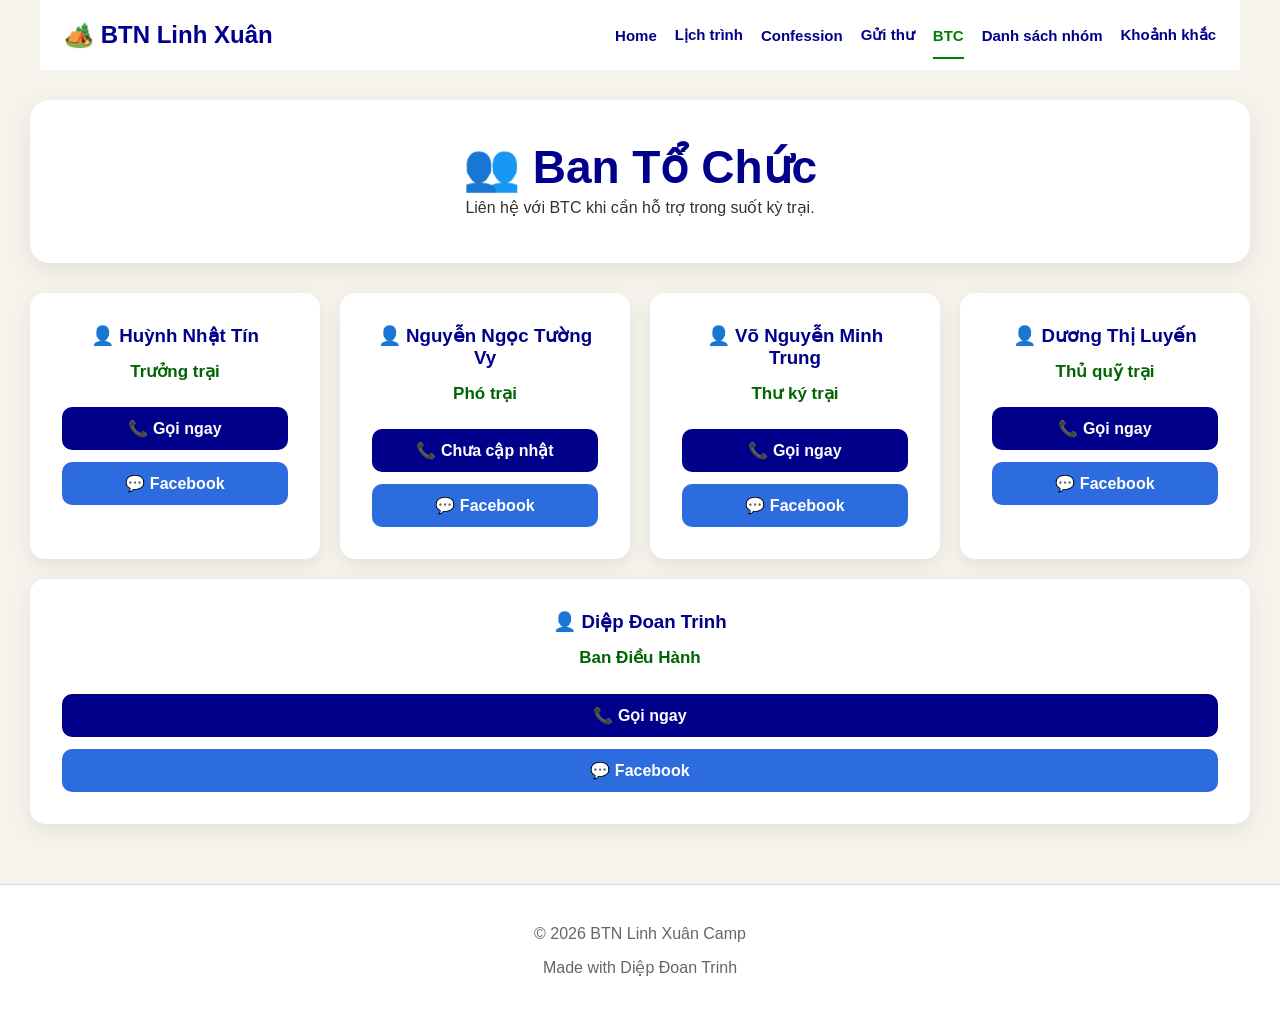
==== pages/btc.html @ 84582093 "Implement menu toggle with click events Added JavaScript for menu toggle functionality." ====
<!DOCTYPE html>
<html>

<head>
    <meta charset="UTF-8">
    <meta name="viewport" content="width=device-width, initial-scale=1.0">
    <title>BTC trại 2026</title>
    <link rel="stylesheet" href="../style.css">
</head>

<body>
    <nav>
        <div class="logo">
            <a href="../index.html" class="logo">
                🏕️ BTN Linh Xuân
            </a>
        </div>

        <button class="menu-toggle" type="button">
            ☰
        </button>

        <div class="menu">
            <a href="../index.html">Home</a>
            <a href="schedule.html">Lịch trình</a>
            <a href="confession.html">Confession</a>
            <a href="letter.html">Gửi thư</a>
            <a href="btc.html" class="active">BTC</a>
            <a href="groups.html">Danh sách nhóm</a>
            <a href="gallery.html">Khoảnh khắc</a>
        </div>
    </nav>

    <section class="page-title">
        <h1>👥 Ban Tổ Chức</h1>
        <p>
            Liên hệ với BTC khi cần hỗ trợ trong suốt kỳ trại.
        </p>
    </section>

    <section class="members">

        <div class="member-card">
            <h3>👤 Huỳnh Nhật Tín</h3>
            <p><strong>Trưởng trại</strong></p>

            <div class="member-buttons">
                <a class="call-btn" href="tel:0384628883" onclick="return confirm('Gọi cho Huỳnh Nhật Tín?')">
                    📞 Gọi ngay
                </a>

                <a class="facebook-btn" href="https://www.facebook.com/tin.huynhnhat.90" target="_blank">
                    💬 Facebook
                </a>
            </div>
        </div>

        <div class="member-card">
            <h3>👤 Nguyễn Ngọc Tường Vy</h3>
            <p><strong>Phó trại</strong></p>

            <div class="member-buttons">
                <a class="call-btn" href="tel:000">
                    📞 Chưa cập nhật
                </a>

                <a class="facebook-btn" href="https://www.facebook.com/vy.nguyen.122312" target="_blank">
                    💬 Facebook
                </a>
            </div>
        </div>

        <div class="member-card">
            <h3>👤 Võ Nguyễn Minh Trung</h3>
            <p><strong>Thư ký trại</strong></p>

            <div class="member-buttons">
                <a class="call-btn" href="tel:0704768756" onclick="return confirm('Gọi cho Võ Nguyễn Minh Trung?')">
                    📞 Gọi ngay
                </a>

                <a class="facebook-btn" href="https://www.facebook.com/vnmtrung" target="_blank">
                    💬 Facebook
                </a>
            </div>
        </div>

        <div class="member-card">
            <h3>👤 Dương Thị Luyến</h3>
            <p><strong>Thủ quỹ trại</strong></p>

            <div class="member-buttons">
                <a class="call-btn" href="tel:0365719910" onclick="return confirm('Gọi cho Dương Thị Luyến?')">
                    📞 Gọi ngay
                </a>

                <a class="facebook-btn" href="https://www.facebook.com/duong.luyen.2004" target="_blank">
                    💬 Facebook
                </a>
            </div>
        </div>

        <div class="member-card">
            <h3>👤 Diệp Đoan Trinh</h3>
            <p><strong>Ban Điều Hành</strong></p>

            <div class="member-buttons">
                <a class="call-btn" href="tel:0816173731" onclick="return confirm('Gọi cho Diệp Đoan Trinh?')">
                    📞 Gọi ngay
                </a>

                <a class="facebook-btn" href="https://www.facebook.com/theresadiep6" target="_blank">
                    💬 Facebook
                </a>
            </div>
        </div>

    </section>

    <footer>
        <p>© 2026 BTN Linh Xuân Camp</p>
        <p>Made with Diệp Đoan Trinh</p>
    </footer>

    <script>

        const toggle = document.querySelector(".menu-toggle");
        const menu = document.querySelector(".menu");

        // Mở / đóng menu
        toggle.addEventListener("click", () => {

            menu.classList.toggle("show");

            toggle.textContent =
                menu.classList.contains("show")
                    ? "✕"
                    : "☰";

        });

        // Bấm vào link thì đóng menu
        document.querySelectorAll(".menu a").forEach(link => {

            link.addEventListener("click", () => {

                menu.classList.remove("show");
                toggle.textContent = "☰";

            });

        });

        // Bấm ra ngoài thì đóng menu
        document.addEventListener("click", (e) => {

            if (
                !menu.contains(e.target) &&
                !toggle.contains(e.target)
            ) {

                menu.classList.remove("show");
                toggle.textContent = "☰";

            }

        });
    </script>
</body>

</html>
---- style.css ----
/* ===================== BODY ===================== */

* {
    margin: 0;
    padding: 0;
    box-sizing: border-box;
}

body {
    color: #333;
    min-height: 100vh;
    background: #f5f3ec;
    font-family: Verdana, sans-serif;
}

/* ===================== TEXT ===================== */
h1 {
    color: darkblue;
    text-align: center;
    font-size: 46px;
}

h2 {
    color: darkgreen;
}

p {
    line-height: 1.8;
}

/* ===================== HEADER ===================== */

header {
    position: sticky;
    top: 0;
    z-index: 1000;

    background: white;
    box-shadow: 0 3px 10px rgba(0, 0, 0, .08);
}

nav {

    position: sticky;
    top: 0;
    z-index: 1000;

    display: flex;
    justify-content: space-between;
    align-items: center;

    background: white;

    max-width: 1200px;
    margin: auto;

    padding: 16px 24px;

}

/* ===================== MENU ===================== */

.menu {
    display: flex;
    align-items: center;
    justify-content: flex-end;
    gap: 18px;
    flex: 1;
}

.menu-toggle {

    display: none;

    background: none !important;

    border: none;

    font-size: 30px;

    color: darkblue;

    cursor: pointer;

    padding: 0 !important;

}

.menu a {
    color: darkblue;
    text-decoration: none;
    transition: .3s;
    position: relative;
    font-weight: bold;
    white-space: nowrap;
    font-size: 15px;
    padding: 10px 0;
    width: auto;
}

.menu a::after {
    content: "";
    position: absolute;
    left: 0;
    bottom: -5px;
    width: 0%;
    height: 2px;
    background: darkblue;
    transition: .3s;
}

.menu a:hover::after {
    width: 100%;
}

.menu a:hover {
    color: darkgreen;
}

.menu a.active {
    color: green;
}

.menu a.active::after {
    width: 100%;
    background: green;
}

/* ===================== WELCOME ===================== */

.welcome {
    text-align: center;
    padding: 30px;
    margin: 30px;
    border-radius: 12px;
    box-shadow: 0 6px 20px rgba(0, 0, 0, 0.1);
}

.welcome p {
    max-width: 700px;
    margin: 15px auto 0;
}

/* ===================== CARD ===================== */

.card {
    padding: 30px;
    border-radius: 10px;
    border: 2px solid transparent;
    box-shadow: 0 6px 20px rgba(0, 0, 0, 0.1);
    flex: 1;
    min-width: 250px;
    transition: .3s;
    cursor: pointer;
    text-decoration: none;
    color: inherit;
}

.card:hover {
    transform: translateY(-8px);
    box-shadow: 0 12px 30px rgba(0, 0, 0, .15);
    border-color: darkblue;
}

.card:hover h3 {
    color: green;
}

.card p {
    color: #555;
}

.card h2 {
    font-size: 34px;
    line-height: 1;
    margin-bottom: 10px;
}

.card h3 {
    color: darkblue;
    margin-bottom: 10px;
}

.features {
    margin: 30px;
}

.features h2 {
    text-align: left;
}

.features p {
    text-align: left;
}

.card-container {
    display: flex;
    gap: 20px;
    flex-wrap: wrap;
}

/* ===================== HERO ===================== */

.hero {
    text-align: center;
    padding: 60px 40px;
    border-radius: 20px;
    box-shadow: 0 8px 25px rgba(0, 0, 0, .1);
    margin: 30px;
    animation: fadeUp .8s;
}

.hero-button {
    letter-spacing: .3px;
    font-size: 16px;
    display: inline-block;
    background-color: darkblue;
    color: white;
    padding: 15px 30px;
    border-radius: 10px;
    text-decoration: none;

    transition:
        transform .3s,
        background .3s,
        box-shadow .3s;

    font-weight: bold;
    box-shadow: 0 6px 20px rgba(0, 0, 0, .15);
}

.hero-button:hover {
    background-color: green;
    transform: scale(1.05);
    box-shadow: 0 10px 25px rgba(0, 0, 0, .18);
}

.hero-info {
    color: #777;
    font-size: 16px;
    margin-bottom: 35px;
}

.hero h1 {
    margin-top: 20px;
    margin-bottom: 15px;
}

.hero-subtitle {
    font-size: 20px;
    color: #555;
    margin: 0 auto 35px;
    max-width: 700px;
}

.hero-image {
    width: 100%;
    display: block;
    max-height: 400px;
    object-fit: cover;
    border-radius: 15px;
    margin-bottom: 30px;
}

@keyframes fadeUp {
    from {
        opacity: 0;
        transform: translateY(30px);
    }

    to {
        opacity: 1;
        transform: translateY(0);
    }
}

/* ===================== VERSE ===================== */

.verse {
    text-align: center;
    margin: 30px;
    line-height: 2;
    padding: 30px;
    border-radius: 20px;
    box-shadow: 0 8px 25px rgba(0, 0, 0, .08);
}

.verse h3 {
    color: darkblue;
    margin: 10px 0 20px;
}

.verse p {
    white-space: pre-line;
}

.verse p:last-child {
    max-width: 800px;
    margin: auto;
}

html {
    scroll-behavior: smooth;
}

.page-title {
    background: white;
    margin: 30px;
    padding: 40px;
    border-radius: 20px;
    text-align: center;
    box-shadow: 0 8px 25px rgba(0, 0, 0, .08);
}

.schedule {
    margin: 30px;
}

.schedule h2 {
    margin-bottom: 20px;
    color: darkblue;
}

.schedule table {
    margin-bottom: 40px;
}

.schedule table:last-child {
    margin-bottom: 0;
}

td:first-child {
    width: 120px;
    text-align: center;
    font-weight: bold;
}

tr {
    transition: .25s;
}

table {
    width: 100%;
    border-collapse: collapse;
    background: white;
    border-radius: 12px;
}

th,
td {
    border: 1px solid #ddd;
    padding: 15px;
}

th {
    background: darkblue;
    color: white;
}

tr:hover {
    background: #f8f8f8;
}

footer {
    background: white;
    margin-top: 60px;
    padding: 30px;
    text-align: center;
    color: #666;
    border-top: 1px solid #ddd;
}

footer p {
    margin: 5px 0;
}

section {
    margin-bottom: 50px;
}

.section-description {
    margin: 10px 0 30px;
    color: #666;
}

/* ===================== MOBILE ===================== */

@media (max-width:1000px) {
    nav {
        padding: 20px;
    }

    h1 {
        font-size: 36px;
    }

    .card {
        min-width: 100%;
    }

    .logo {
        flex-shrink: 0;
    }

    .menu-toggle {
        display: block;
    }


    .menu {

        display: none;

        flex-direction: column;
        border-top: 1px solid #eee;
        position: absolute;
        top: 100%;
        left: 0;
        right: 0;

        background: white;

        padding: 20px;

        gap: 20px;

        box-shadow: 0 10px 30px rgba(0, 0, 0, .1);
    }

    .menu.show {
        display: flex;
    }

    .menu a {
        width: 100%;
        text-align: center;
        padding: 12px 0;
    }
}

.logo a {

    color: darkblue;
    text-decoration: none;
    font-size: 24px;
    font-weight: bold;
    display: inline-block;
    transition: .3s;
}

.logo a:hover {
    transform: scale(1.05);
}

/* ===================== BTC & GROUPS ===================== */

.members,
.groups {
    margin: 30px;
    display: flex;
    gap: 20px;
    flex-wrap: wrap;
}

.member-card,
.group-card {
    flex: 1;
    transition: .3s;
    text-align: center;
    min-width: 250px;
    padding: 30px;
    border: 2px solid transparent;
    border-radius: 15px;
    box-shadow: 0 6px 20px rgba(0, 0, 0, .08);
}

.group-card hr {
    margin: 15px 0;
    border: none;
    border-top: 1px solid #ddd;
}

.group-card ul {
    margin-left: 20px;
    line-height: 2;
}

.group-card:hover {
    transform: translateY(-8px);
    border-color: darkblue;
    box-shadow: 0 12px 30px rgba(0, 0, 0, .15);
}

.member-card h3 {
    margin-bottom: 10px;
    color: darkblue;
}

.member-card:hover {
    border-color: darkblue;
    transform: translateY(-8px);
    box-shadow: 0 12px 30px rgba(0, 0, 0, .15);
}

.member-card strong {
    color: darkgreen;
    font-size: 17px;
}

.member-card p {
    margin: 10px 0;
}

.member-card p a {
    color: darkblue;
    text-decoration: none;
    font-weight: bold;
    transition: .25s;
}

.member-card p a:hover:not(.call-btn):not(.facebook-btn) {
    color: green;
    text-decoration: underline;
}

.call-btn,
.facebook-btn {
    color: white !important;
    text-decoration: none !important;
}

.call-btn:hover,
.facebook-btn:hover {
    color: white !important;
    text-decoration: none !important;
}

/* ===================== CONFESSION ===================== */

.confession-form {
    max-width: 700px;
    margin: 30px auto;
    background: white;
    padding: 30px;
    border-radius: 20px;
}

button {
    transition: .3s;
    background: darkblue;
    color: white;
    border: none;
    padding: 15px 30px;
    border-radius: 8px;
    cursor: pointer;
}

button:hover {
    background: green;
    transform: translateY(-2px);
}

.hero,
.verse,
.welcome,
.page-title,
.card,
.member-card,
.group-card,
.confession-form,
table,
footer {
    background: white;
}

label {
    font-weight: bold;
    color: darkblue;
}

input {
    transition: .25s;
}

input:focus,
textarea:focus,
select:focus {
    outline: none;
    border-color: darkblue;
    box-shadow: 0 0 8px rgba(0, 0, 139, .2);
}

input,
textarea,
select {
    width: 100%;
    padding: 14px;
    margin: 10px 0 20px;
    border: 1px solid #ccc;
    border-radius: 10px;
    font-size: 15px;
    transition: .25s;
}

.name-option {
    display: flex;
    gap: 25px;
    margin: 12px 0 15px;
}

.radio-option {
    display: flex;
    align-items: center;
    gap: 8px;
    color: darkblue;
    font-weight: bold;
    cursor: pointer;
}

.radio-option input {
    width: auto;
    margin: 0;
}

/* ===================== INTRO ===================== */

.intro-screen {
    position: fixed;
    inset: 0;
    display: flex;
    justify-content: center;
    align-items: center;
    background: rgba(255, 255, 255, .75);
    backdrop-filter: blur(8px);
    z-index: 9999;
    animation: introFade 1.5s forwards;
}

.intro-content h2 {
    font-size: 50px;
    color: darkblue;
    margin-bottom: 15px;
}

.intro-content {
    text-align: center;
    animation: zoomText 1.5s ease;
}

@keyframes zoomText {

    0% {
        opacity: 0;
        transform: scale(.9);
    }

    20% {
        opacity: 1;
        transform: scale(1);
    }

    80% {
        opacity: 1;
        transform: scale(1.03);
    }

    100% {
        opacity: 0;
        transform: scale(1.08);
    }
}

@keyframes introFade {

    0% {
        opacity: 1;
    }

    80% {
        opacity: 1;
    }

    100% {
        opacity: 0;
        visibility: hidden;
    }

}

/* ===================== GALLERY ===================== */

.gallery {
    margin: 30px;
    display: grid;
    grid-template-columns: repeat(auto-fit, minmax(250px, 1fr));
    gap: 20px;
}

.gallery img {
    width: 100%;
    height: 250px;
    object-fit: cover;
    border-radius: 15px;
    transition: .3s;
    cursor: pointer;
    box-shadow: 0 6px 20px rgba(0, 0, 0, .1);
}

.gallery img:hover {
    transform: scale(1.04);
    box-shadow: 0 15px 30px rgba(0, 0, 0, .2);
}

/* ===================== COUNTDOWN ===================== */

.countdown {
    margin: 30px;
    padding: 40px;
    background: white;
    border-radius: 20px;
    text-align: center;
    box-shadow: 0 8px 25px rgba(0, 0, 0, .08);
}

.countdown h2 {
    margin-bottom: 30px;
}

.countdown-container {

    display: flex;
    justify-content: center;
    gap: 20px;
    flex-wrap: wrap;

}

.time-box {
    width: 130px;
    padding: 25px;
    background: darkblue;
    color: white;
    border-radius: 18px;
    box-shadow: 0 8px 20px rgba(0, 0, 0, .15);
    transition: .3s;
    flex: 1;
    max-width: 130px;
}

.time-box:hover {

    transform: translateY(-8px);

}

.time-box span {

    display: block;

    font-size: 48px;

    font-weight: bold;

}

.time-box p {

    margin-top: 10px;

    font-size: 18px;

    letter-spacing: 1px;

}

/* ===================== MEMBER BUTTONS ===================== */

.member-buttons {
    display: flex;
    flex-direction: column;
    gap: 12px;
    margin-top: 20px;
}

.member-buttons a {

    display: flex;
    justify-content: center;
    align-items: center;

    padding: 12px;

    border-radius: 10px;

    color: white;

    text-decoration: none;

    font-weight: bold;

    transition: .3s;

}

.member-buttons a:hover {

    color: white;
    text-decoration: none;

}

.member-buttons a:active {

    transform: scale(.97);

}

.call-btn {

    background: darkblue;

}

.call-btn:hover {

    background: green;
    transform: translateY(-2px);

}

.facebook-btn {

    background: #2d6cdf;

}

.facebook-btn:hover {

    background: #1f4fa8;
    transform: translateY(-2px);

}

::selection {
    background: darkblue;
    color: white;
}
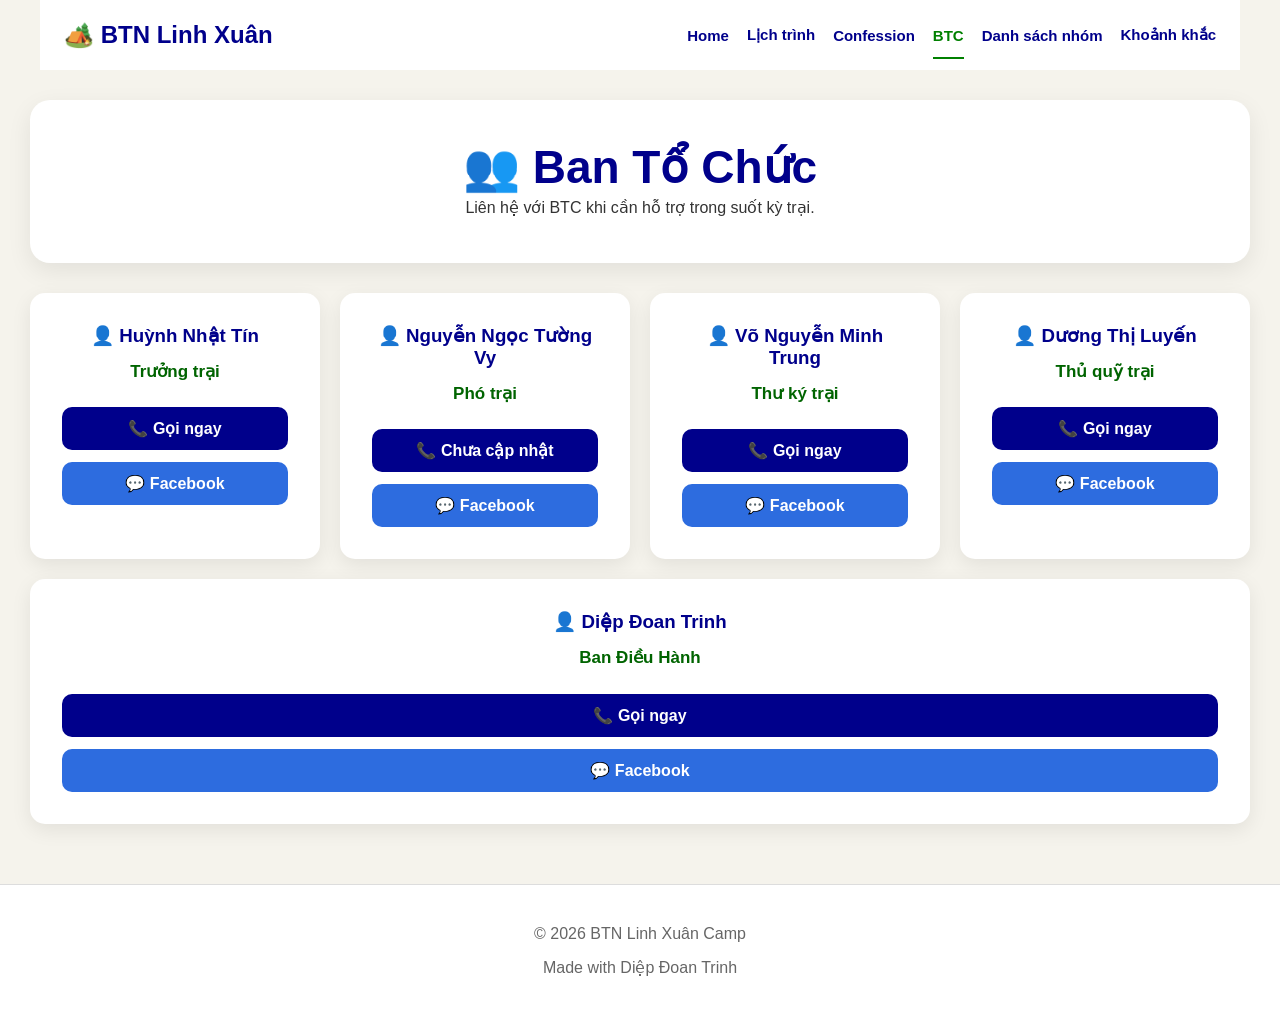
==== commit 56259d1d: "Remove 'Gửi thư' link from BTC page" ====
--- a/pages/btc.html
+++ b/pages/btc.html
@@ -24,7 +24,6 @@
             <a href="../index.html">Home</a>
             <a href="schedule.html">Lịch trình</a>
             <a href="confession.html">Confession</a>
-            <a href="letter.html">Gửi thư</a>
             <a href="btc.html" class="active">BTC</a>
             <a href="groups.html">Danh sách nhóm</a>
             <a href="gallery.html">Khoảnh khắc</a>
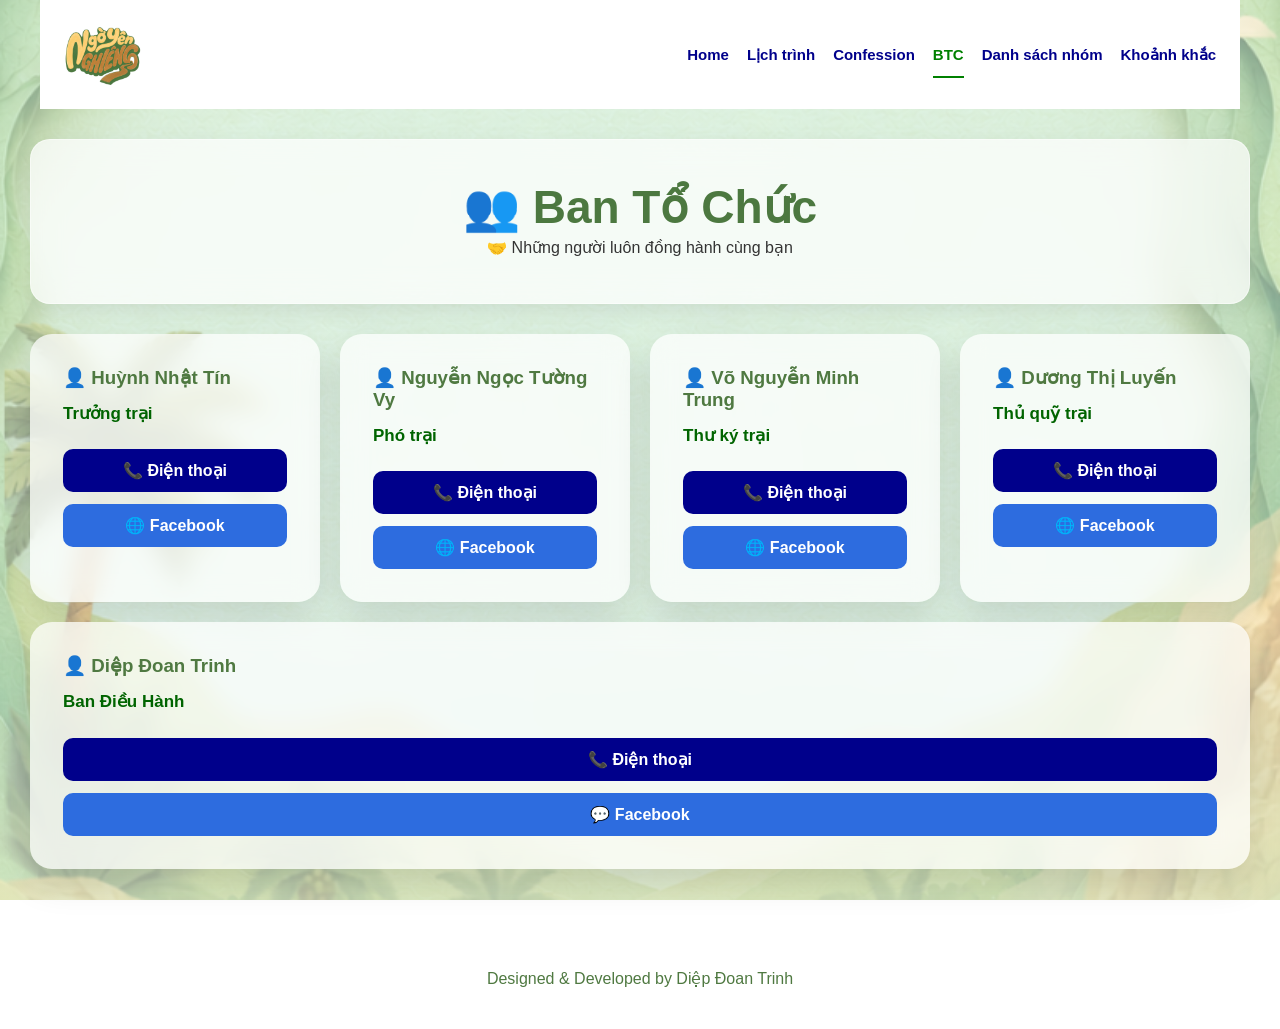
==== commit 066a092c: "Update BTC page with new logo and text changes" ====
--- a/pages/btc.html
+++ b/pages/btc.html
@@ -11,8 +11,8 @@
 <body>
     <nav>
         <div class="logo">
-            <a href="../index.html" class="logo">
-                🏕️ BTN Linh Xuân
+            <a href="../index.html">
+                <img src="../images/logo.png" alt="NGỜ YÊN NGHIÊNG">
             </a>
         </div>
 
@@ -30,11 +30,9 @@
         </div>
     </nav>
 
-    <section class="page-title">
+    <section class="page-title glass">
         <h1>👥 Ban Tổ Chức</h1>
-        <p>
-            Liên hệ với BTC khi cần hỗ trợ trong suốt kỳ trại.
-        </p>
+        <p>🤝 Những người luôn đồng hành cùng bạn</p>
     </section>
 
     <section class="members">
@@ -45,11 +43,11 @@
 
             <div class="member-buttons">
                 <a class="call-btn" href="tel:0384628883" onclick="return confirm('Gọi cho Huỳnh Nhật Tín?')">
-                    📞 Gọi ngay
+                    📞 Điện thoại
                 </a>
 
                 <a class="facebook-btn" href="https://www.facebook.com/tin.huynhnhat.90" target="_blank">
-                    💬 Facebook
+                    🌐 Facebook
                 </a>
             </div>
         </div>
@@ -59,12 +57,12 @@
             <p><strong>Phó trại</strong></p>
 
             <div class="member-buttons">
-                <a class="call-btn" href="tel:000">
-                    📞 Chưa cập nhật
+                <a class="call-btn" href="tel:0337631143">
+                    📞 Điện thoại
                 </a>
 
                 <a class="facebook-btn" href="https://www.facebook.com/vy.nguyen.122312" target="_blank">
-                    💬 Facebook
+                    🌐 Facebook
                 </a>
             </div>
         </div>
@@ -75,11 +73,11 @@
 
             <div class="member-buttons">
                 <a class="call-btn" href="tel:0704768756" onclick="return confirm('Gọi cho Võ Nguyễn Minh Trung?')">
-                    📞 Gọi ngay
+                    📞 Điện thoại
                 </a>
 
                 <a class="facebook-btn" href="https://www.facebook.com/vnmtrung" target="_blank">
-                    💬 Facebook
+                    🌐 Facebook
                 </a>
             </div>
         </div>
@@ -90,11 +88,11 @@
 
             <div class="member-buttons">
                 <a class="call-btn" href="tel:0365719910" onclick="return confirm('Gọi cho Dương Thị Luyến?')">
-                    📞 Gọi ngay
+                    📞 Điện thoại
                 </a>
 
                 <a class="facebook-btn" href="https://www.facebook.com/duong.luyen.2004" target="_blank">
-                    💬 Facebook
+                    🌐 Facebook
                 </a>
             </div>
         </div>
@@ -105,7 +103,7 @@
 
             <div class="member-buttons">
                 <a class="call-btn" href="tel:0816173731" onclick="return confirm('Gọi cho Diệp Đoan Trinh?')">
-                    📞 Gọi ngay
+                    📞 Điện thoại
                 </a>
 
                 <a class="facebook-btn" href="https://www.facebook.com/theresadiep6" target="_blank">
@@ -117,8 +115,7 @@
     </section>
 
     <footer>
-        <p>© 2026 BTN Linh Xuân Camp</p>
-        <p>Made with Diệp Đoan Trinh</p>
+        <p>Designed & Developed by Diệp Đoan Trinh</p>
     </footer>
 
     <script>
--- a/style.css
+++ b/style.css
@@ -6,16 +6,26 @@
     box-sizing: border-box;
 }
 
-body {
-    color: #333;
-    min-height: 100vh;
-    background: #f5f3ec;
-    font-family: Verdana, sans-serif;
+body{
+    color:#333;
+    background:
+        linear-gradient(rgba(255,255,255,.5),
+        rgba(255,255,255,.5)),
+        url(images/background.png) center/cover fixed;
+
+    min-height:100vh;
+    font-family:Verdana,sans-serif;
+}
+
+@media(max-width:1000px) {
+    body {
+        background-attachment: scroll;
+    }
 }
 
 /* ===================== TEXT ===================== */
 h1 {
-    color: darkblue;
+    color: #4c7840;
     text-align: center;
     font-size: 46px;
 }
@@ -34,7 +44,6 @@
     position: sticky;
     top: 0;
     z-index: 1000;
-
     background: white;
     box-shadow: 0 3px 10px rgba(0, 0, 0, .08);
 }
@@ -92,7 +101,11 @@
     transition: .3s;
     position: relative;
     font-weight: bold;
-    white-space: nowrap;
+    
+    white-space: normal;
+    max-width: 80%;
+    text-align:center;
+
     font-size: 15px;
     padding: 10px 0;
     width: auto;
@@ -126,40 +139,34 @@
     background: green;
 }
 
-/* ===================== WELCOME ===================== */
-
-.welcome {
-    text-align: center;
-    padding: 30px;
-    margin: 30px;
-    border-radius: 12px;
-    box-shadow: 0 6px 20px rgba(0, 0, 0, 0.1);
-}
-
-.welcome p {
-    max-width: 700px;
-    margin: 15px auto 0;
-}
-
 /* ===================== CARD ===================== */
 
 .card {
+    overflow: hidden;
+    position: relative;
+
     padding: 30px;
     border-radius: 10px;
     border: 2px solid transparent;
     box-shadow: 0 6px 20px rgba(0, 0, 0, 0.1);
     flex: 1;
     min-width: 250px;
-    transition: .3s;
+
+    transition:
+        transform .3s,
+        box-shadow .3s,
+        border-color .3s;
     cursor: pointer;
     text-decoration: none;
     color: inherit;
+    background: rgba(255, 255, 255, .65);
+    backdrop-filter: blur(10px);
 }
 
 .card:hover {
-    transform: translateY(-8px);
+    transform: translateY(-8px) scale(1.05);
     box-shadow: 0 12px 30px rgba(0, 0, 0, .15);
-    border-color: darkblue;
+    border-color: #4c7840;
 }
 
 .card:hover h3 {
@@ -174,11 +181,38 @@
     font-size: 34px;
     line-height: 1;
     margin-bottom: 10px;
+    transition:.3s;
 }
 
 .card h3 {
-    color: darkblue;
+    color: #4c7840;
     margin-bottom: 10px;
+}
+
+.card::before {
+
+    content: "";
+
+    position: absolute;
+
+    top: 0;
+    left: -100%;
+
+    width: 100%;
+    height: 100%;
+
+    background:
+        linear-gradient(90deg,
+            transparent,
+            rgba(255, 255, 255, .35),
+            transparent);
+
+    transition: .8s;
+
+}
+
+.card:hover::before {
+    left: 100%;
 }
 
 .features {
@@ -201,110 +235,206 @@
 
 /* ===================== HERO ===================== */
 
-.hero {
-    text-align: center;
-    padding: 60px 40px;
-    border-radius: 20px;
-    box-shadow: 0 8px 25px rgba(0, 0, 0, .1);
-    margin: 30px;
-    animation: fadeUp .8s;
-}
-
-.hero-button {
-    letter-spacing: .3px;
-    font-size: 16px;
-    display: inline-block;
-    background-color: darkblue;
-    color: white;
-    padding: 15px 30px;
-    border-radius: 10px;
-    text-decoration: none;
-
-    transition:
-        transform .3s,
-        background .3s,
-        box-shadow .3s;
-
-    font-weight: bold;
-    box-shadow: 0 6px 20px rgba(0, 0, 0, .15);
-}
-
-.hero-button:hover {
-    background-color: green;
-    transform: scale(1.05);
-    box-shadow: 0 10px 25px rgba(0, 0, 0, .18);
-}
-
-.hero-info {
-    color: #777;
-    font-size: 16px;
-    margin-bottom: 35px;
-}
-
-.hero h1 {
-    margin-top: 20px;
-    margin-bottom: 15px;
-}
-
-.hero-subtitle {
-    font-size: 20px;
-    color: #555;
-    margin: 0 auto 35px;
-    max-width: 700px;
-}
-
-.hero-image {
-    width: 100%;
-    display: block;
-    max-height: 400px;
-    object-fit: cover;
-    border-radius: 15px;
-    margin-bottom: 30px;
-}
-
-@keyframes fadeUp {
-    from {
-        opacity: 0;
-        transform: translateY(30px);
-    }
-
-    to {
-        opacity: 1;
-        transform: translateY(0);
-    }
-}
-
-/* ===================== VERSE ===================== */
-
-.verse {
-    text-align: center;
-    margin: 30px;
-    line-height: 2;
-    padding: 30px;
-    border-radius: 20px;
-    box-shadow: 0 8px 25px rgba(0, 0, 0, .08);
-}
-
-.verse h3 {
-    color: darkblue;
-    margin: 10px 0 20px;
-}
-
-.verse p {
-    white-space: pre-line;
-}
-
-.verse p:last-child {
-    max-width: 800px;
-    margin: auto;
-}
+.hero{
+
+    position:relative;
+
+    margin:30px;
+
+    border-radius:20px;
+
+    overflow:hidden;
+
+    aspect-ratio:1774/887;
+
+    cursor:pointer;
+
+    background:
+        url(images/banner.png)
+        center/cover no-repeat;
+
+    box-shadow:0 8px 25px rgba(0,0,0,.3);
+
+}
+
+.hero-hint{
+    position:absolute;
+    left:50%;
+    bottom:25px;
+    transform:translateX(-50%);
+
+    padding:12px 22px;
+
+    background:#4c7840;
+    backdrop-filter:blur(12px);
+    border-radius:999px;
+
+    color:#fcd077;
+    font-weight:bold;
+
+    font-size:clamp(12px,2vw,18px);
+
+    box-shadow:0 8px 18px rgba(0,0,0,.15);
+
+    transition:.4s;
+    z-index:5;
+
+    white-space:nowrap;
+
+    animation:pulseHint 2.2s infinite;
+}
+
+.hero.show .hero-hint{
+
+    opacity:0;
+
+    transform:
+        translateX(-50%)
+        translateY(15px);
+
+}
+
+@keyframes pulseHint{
+
+    0%,100%{
+        transform:translateX(-50%) scale(1);
+    }
+
+    50%{
+        transform:translateX(-50%) scale(1.05);
+    }
+
+}
+
+.hero-overlay{
+
+    position:absolute;
+
+    inset:0;
+
+    display:flex;
+
+    flex-direction:column;
+
+    justify-content:center;
+
+    align-items:center;
+
+    text-align:center;
+
+    padding:40px;
+
+    background:rgba(255,255,255,.72);
+
+    backdrop-filter:blur(18px);
+
+    opacity:0;
+
+    visibility:hidden;
+
+    transition:.45s;
+
+}
+
+.hero.show .hero-overlay{
+
+    opacity:1;
+
+    visibility:visible;
+
+}
+
+.hero-overlay h2{
+
+    color:#4c7840;
+
+    margin-bottom:20px;
+
+}
+
+.hero-overlay p{
+
+    max-width:750px;
+
+    line-height:2;
+
+    font-size:18px;
+
+}
+
+.hero-overlay small{
+
+    margin-top:25px;
+
+    color:#666;
+
+}
+
+@media (max-width:830px){
+
+    .hero{
+            aspect-ratio:819/1024;
+    
+            background-image:url(images/banner-mobile.png);
+            background-size:cover;
+            background-position:center;
+    }
+
+    .hero-overlay{
+
+        padding:28px;
+
+    }
+
+    .hero-overlay h2{
+
+        font-size:28px;
+
+    }
+
+    .hero-overlay p{
+
+        font-size:16px;
+
+        line-height:1.9;
+
+    }
+
+}
+
+.hero-button{
+    background:#4f7941;
+    color:white;
+    padding:14px 22px;
+    border-radius:999px;
+    font-weight:bold;
+    box-shadow:0 8px 20px rgba(0,0,0,.12);
+
+    display:inline-block;
+    text-decoration:none;
+    transition:.3s;
+}
+
+.hero-button:hover{
+    transform:translateY(-3px);
+    background:#3d6233;
+    box-shadow:0 14px 30px rgba(0,0,0,.18);
+}
+
+.hero:hover{
+    transform:scale(1.01);
+    cursor:pointer;
+}
+/* ===================== end HERO ===================== */
 
 html {
     scroll-behavior: smooth;
 }
 
 .page-title {
-    background: white;
+    background:rgba(255,255,255,.72);
+    backdrop-filter:blur(15px);
+    border:1px solid rgba(255,255,255,.45);
     margin: 30px;
     padding: 40px;
     border-radius: 20px;
@@ -313,12 +443,12 @@
 }
 
 .schedule {
-    margin: 30px;
+    margin: 50px;
 }
 
 .schedule h2 {
     margin-bottom: 20px;
-    color: darkblue;
+    color: #4c7840;
 }
 
 .schedule table {
@@ -330,7 +460,7 @@
 }
 
 td:first-child {
-    width: 120px;
+    width: 200px;
     text-align: center;
     font-weight: bold;
 }
@@ -340,21 +470,22 @@
 }
 
 table {
+    background:white;
     width: 100%;
     border-collapse: collapse;
-    background: white;
     border-radius: 12px;
 }
 
 th,
 td {
-    border: 1px solid #ddd;
-    padding: 15px;
+    border: 1.5px solid #4f7941;
+    padding: 30px;
 }
 
 th {
-    background: darkblue;
-    color: white;
+    background: #4f7941;
+    color: #fcd077;
+    font-size: 20px;
 }
 
 tr:hover {
@@ -362,12 +493,14 @@
 }
 
 footer {
-    background: white;
     margin-top: 60px;
     padding: 30px;
     text-align: center;
-    color: #666;
-    border-top: 1px solid #ddd;
+    color: #4f7941;
+
+    background:rgba(255,255,255,.65);
+    backdrop-filter:blur(15px);
+    border-top:1px solid white;
 }
 
 footer p {
@@ -436,23 +569,50 @@
         text-align: center;
         padding: 12px 0;
     }
-}
-
-.logo a {
-
-    color: darkblue;
-    text-decoration: none;
-    font-size: 24px;
-    font-weight: bold;
-    display: inline-block;
-    transition: .3s;
-}
-
-.logo a:hover {
-    transform: scale(1.05);
+
+    .slider button {
+        width: 38px;
+        height: 38px;
+        font-size: 22px;
+    }
+
+    .counter {
+        font-size: 12px;
+        padding: 5px 10px;
+    }
+}
+
+.logo img {
+    height: 77px;
+    width: auto;
+    display: block;
+    transition: .35s;
+}
+
+.logo img:hover {
+    transform: rotate(-3deg) scale(1.06);
 }
 
 /* ===================== BTC & GROUPS ===================== */
+.member-card::before{
+    content:"";
+    position:absolute;
+    left:-100%;
+    top:0;
+    width:100%;
+    height:100%;
+    background:linear-gradient(
+        90deg,
+        transparent,
+        rgba(255,255,255,.35),
+        transparent
+    );
+    transition:.5s;
+}
+
+.member-card:hover::before{
+    left:100%;
+}
 
 .members,
 .groups {
@@ -463,15 +623,27 @@
 }
 
 .member-card,
-.group-card {
-    flex: 1;
-    transition: .3s;
-    text-align: center;
-    min-width: 250px;
-    padding: 30px;
-    border: 2px solid transparent;
-    border-radius: 15px;
-    box-shadow: 0 6px 20px rgba(0, 0, 0, .08);
+.group-card{
+    position:relative;
+    overflow:hidden;
+
+    flex:1;
+    min-width:250px;
+
+    padding:30px;
+
+    border-radius:22px;
+    border: solid transparent;
+
+    background:rgba(255,255,255,.72);
+    backdrop-filter:blur(12px);
+
+    box-shadow:0 15px 35px rgba(0,0,0,.12);
+
+    transition:
+        transform .35s,
+        box-shadow .35s,
+        border-color .35s;
 }
 
 .group-card hr {
@@ -486,18 +658,18 @@
 }
 
 .group-card:hover {
-    transform: translateY(-8px);
-    border-color: darkblue;
-    box-shadow: 0 12px 30px rgba(0, 0, 0, .15);
+    transform: translateY(-10px);
+    border-color: #4f7941;
+    box-shadow:0 18px 40px rgba(0,0,0,.18);
 }
 
 .member-card h3 {
     margin-bottom: 10px;
-    color: darkblue;
+    color: #4f7941;
 }
 
 .member-card:hover {
-    border-color: darkblue;
+    border-color: #4f7941;
     transform: translateY(-8px);
     box-shadow: 0 12px 30px rgba(0, 0, 0, .15);
 }
@@ -512,7 +684,7 @@
 }
 
 .member-card p a {
-    color: darkblue;
+    color: #4c7840;
     text-decoration: none;
     font-weight: bold;
     transition: .25s;
@@ -535,19 +707,30 @@
     text-decoration: none !important;
 }
 
+.leader{
+    margin:20px 0;
+    padding:15px;
+    border-radius:12px;
+    background:#4f7941;
+    color:#fbd178;
+}
+
 /* ===================== CONFESSION ===================== */
 
 .confession-form {
     max-width: 700px;
     margin: 30px auto;
-    background: white;
+    
+    background:rgba(255,255,255,.7);
+    backdrop-filter:blur(12px);
+
     padding: 30px;
     border-radius: 20px;
 }
 
 button {
-    transition: .3s;
-    background: darkblue;
+    transition: background .3s, transform .3s;
+    background: #4f7941;
     color: white;
     border: none;
     padding: 15px 30px;
@@ -560,22 +743,9 @@
     transform: translateY(-2px);
 }
 
-.hero,
-.verse,
-.welcome,
-.page-title,
-.card,
-.member-card,
-.group-card,
-.confession-form,
-table,
-footer {
-    background: white;
-}
-
 label {
     font-weight: bold;
-    color: darkblue;
+    color: #4f7941;
 }
 
 input {
@@ -586,7 +756,7 @@
 textarea:focus,
 select:focus {
     outline: none;
-    border-color: darkblue;
+    border-color: #4f7941;
     box-shadow: 0 0 8px rgba(0, 0, 139, .2);
 }
 
@@ -602,6 +772,11 @@
     transition: .25s;
 }
 
+textarea{
+    resize:vertical;
+    min-height:180px;
+}
+
 .name-option {
     display: flex;
     gap: 25px;
@@ -612,7 +787,7 @@
     display: flex;
     align-items: center;
     gap: 8px;
-    color: darkblue;
+    color: #4f7941;
     font-weight: bold;
     cursor: pointer;
 }
@@ -630,15 +805,15 @@
     display: flex;
     justify-content: center;
     align-items: center;
-    background: rgba(255, 255, 255, .75);
-    backdrop-filter: blur(8px);
+    background:white;
+    backdrop-filter: blur(20px);
     z-index: 9999;
     animation: introFade 1.5s forwards;
 }
 
 .intro-content h2 {
-    font-size: 50px;
-    color: darkblue;
+    font-size: 75px;
+    color: #4f7941;
     margin-bottom: 15px;
 }
 
@@ -707,8 +882,41 @@
 }
 
 .gallery img:hover {
+    filter:brightness(1.05);
     transform: scale(1.04);
     box-shadow: 0 15px 30px rgba(0, 0, 0, .2);
+}
+
+.gallery-subtitle{
+
+    max-width:650px;
+    margin:18px auto 35px;
+    color:#666;
+    line-height:1.8;
+
+}
+
+.gallery-info{
+
+    display:flex;
+
+    justify-content:center;
+
+    align-items:center;
+
+    gap:20px;
+
+    flex-wrap:wrap;
+
+}
+
+.gallery-count{
+    background:#4f7941;
+    color:#fbd178;
+    padding:14px 22px;
+    border-radius:999px;
+    font-weight:bold;
+    box-shadow:0 8px 20px rgba(0,0,0,.12);
 }
 
 /* ===================== COUNTDOWN ===================== */
@@ -716,7 +924,11 @@
 .countdown {
     margin: 30px;
     padding: 40px;
-    background: white;
+
+    background:rgba(255,255,255,.65);
+    backdrop-filter:blur(20px);
+    border:1px solid rgba(255,255,255,.4);
+
     border-radius: 20px;
     text-align: center;
     box-shadow: 0 8px 25px rgba(0, 0, 0, .08);
@@ -738,8 +950,8 @@
 .time-box {
     width: 130px;
     padding: 25px;
-    background: darkblue;
-    color: white;
+    background: #4f7941;
+    color: #fbd178;
     border-radius: 18px;
     box-shadow: 0 8px 20px rgba(0, 0, 0, .15);
     transition: .3s;
@@ -748,9 +960,7 @@
 }
 
 .time-box:hover {
-
     transform: translateY(-8px);
-
 }
 
 .time-box span {
@@ -816,14 +1026,12 @@
 }
 
 .call-btn {
-
     background: darkblue;
-
 }
 
 .call-btn:hover {
 
-    background: green;
+    background: #4c7840;
     transform: translateY(-2px);
 
 }
@@ -842,6 +1050,144 @@
 }
 
 ::selection {
-    background: darkblue;
+    background: #4f7941;
     color: white;
-}+}
+
+.upload-section {
+
+    text-align: center;
+
+    margin: 40px 0;
+
+}
+
+/* ===================== FEED ===================== */
+
+.feed {
+    max-width: 800px;
+    width: 100%;
+    margin: 40px auto;
+    padding: 0 20px;
+}
+
+.post {
+    background: white;
+    border-radius: 18px;
+    overflow: hidden;
+    margin-bottom: 30px;
+    box-shadow: 0 8px 25px rgba(0, 0, 0, .08);
+}
+
+.post-header {
+    padding: 18px 20px;
+    font-weight: bold;
+    color: #4f7941;
+}
+
+.post-image {
+    width: 100%;
+    height: auto;
+    display: block;
+}
+
+.post-caption {
+    padding: 18px 20px 8px;
+    line-height: 1.7;
+}
+
+.post-time {
+    padding: 0 20px 20px;
+    color: #888;
+    font-size: 14px;
+}
+
+.slider {
+    position: relative;
+    background: #000;
+}
+
+.slider-image {
+    width: 100%;
+    height: auto;
+    display: block;
+    transition:.3s;
+}
+
+.slider button {
+    position: absolute;
+    top: 50%;
+    transform: translateY(-50%);
+
+    width: 45px;
+    height: 45px;
+
+    display: flex;
+    justify-content: center;
+    align-items: center;
+
+    border: none;
+    border-radius: 50%;
+
+    background: rgba(0, 0, 0, .45);
+
+    color: white;
+
+    font-size: 28px;
+    line-height: 1;
+
+    cursor: pointer;
+
+    z-index: 10;
+}
+
+.slider button:hover {
+    background: rgba(0, 0, 0, .7);
+}
+
+.slider button:active {
+    transform: translateY(-50%) scale(.92);
+}
+
+.prev {
+    left: 15px;
+}
+
+.next {
+    right: 15px;
+}
+
+.counter {
+    position: absolute;
+    bottom: 15px;
+    right: 15px;
+
+    background: rgba(0, 0, 0, .55);
+    color: white;
+
+    padding: 6px 12px;
+    border-radius: 20px;
+
+    font-size: 14px;
+    font-weight: bold;
+}
+
+.fade-up{
+    opacity:0;
+    transform:translateY(25px);
+    animation:fadeUp .7s forwards;
+}
+
+@keyframes fadeUp{
+
+    from{
+    opacity:0;
+    transform:translateY(25px);
+    }
+    
+    to{
+    opacity:1;
+    transform:translateY(0);
+    }
+    
+    }
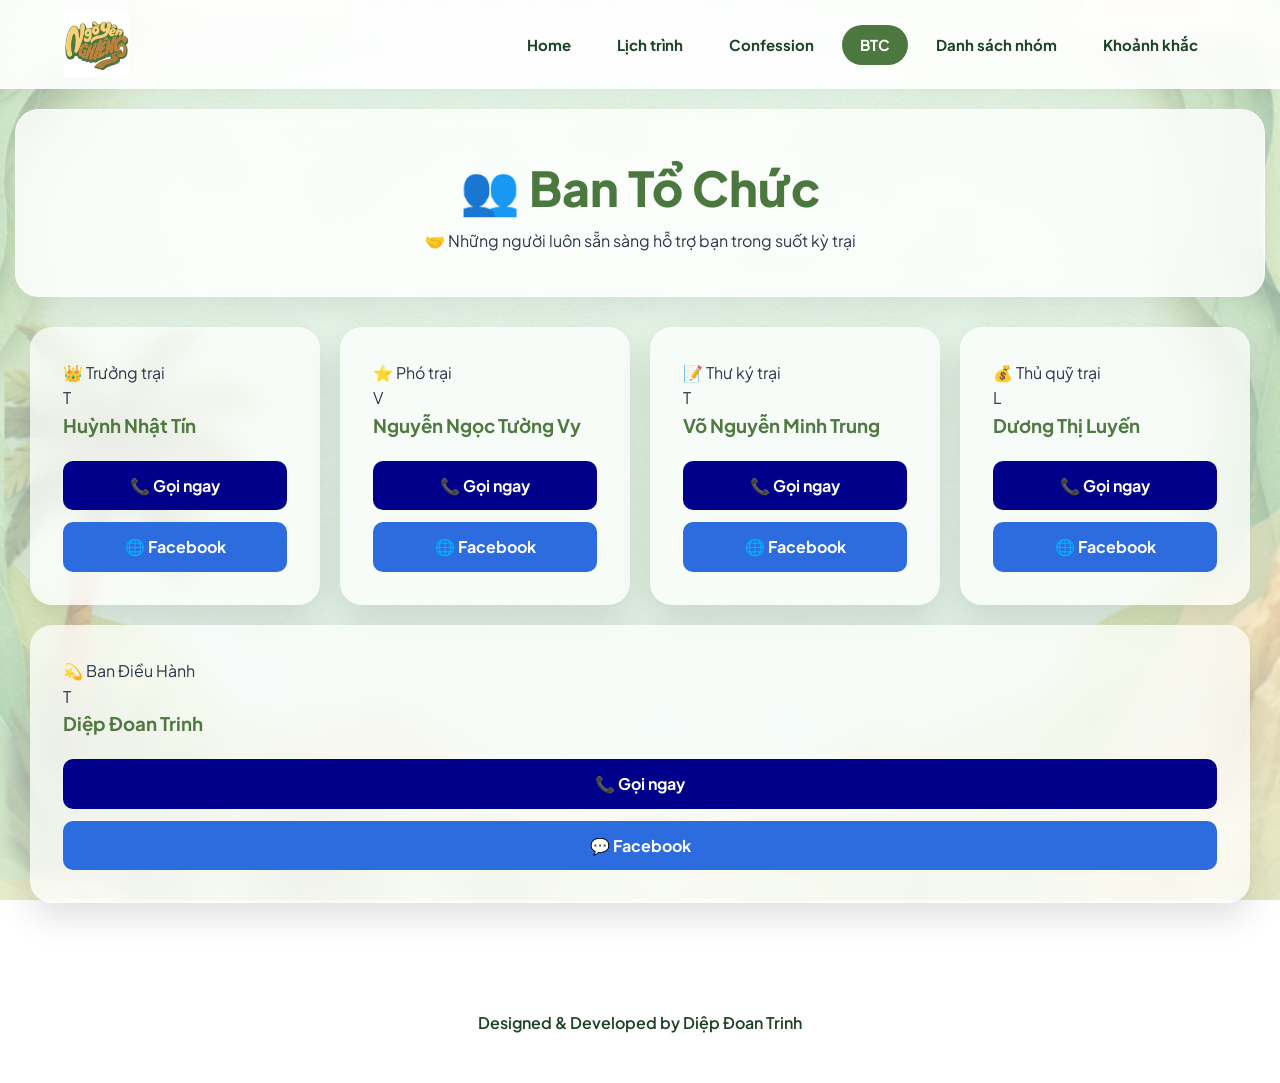
==== commit f00c844e: "Update BTC page layout and member information Refactor navigation structure and update member roles." ====
--- a/pages/btc.html
+++ b/pages/btc.html
@@ -1,5 +1,5 @@
 <!DOCTYPE html>
-<html>
+<html lang="vi">
 
 <head>
     <meta charset="UTF-8">
@@ -9,103 +9,109 @@
 </head>
 
 <body>
-    <nav>
-        <div class="logo">
-            <a href="../index.html">
-                <img src="../images/logo.png" alt="NGỜ YÊN NGHIÊNG">
-            </a>
-        </div>
+    <header>
+        <nav>
+            <div class="logo">
+                <a href="../index.html">
+                    <img src="../images/logo.png" alt="NGỜ YÊN NGHIÊNG">
+                </a>
+            </div>
 
-        <button class="menu-toggle" type="button">
-            ☰
-        </button>
+            <button class="menu-toggle" type="button">☰</button>
 
-        <div class="menu">
-            <a href="../index.html">Home</a>
-            <a href="schedule.html">Lịch trình</a>
-            <a href="confession.html">Confession</a>
-            <a href="btc.html" class="active">BTC</a>
-            <a href="groups.html">Danh sách nhóm</a>
-            <a href="gallery.html">Khoảnh khắc</a>
-        </div>
-    </nav>
+            <div class="menu">
+                <a href="../index.html">Home</a>
+                <a href="schedule.html">Lịch trình</a>
+                <a href="confession.html">Confession</a>
+                <a href="btc.html" class="active">BTC</a>
+                <a href="groups.html">Danh sách nhóm</a>
+                <a href="gallery.html">Khoảnh khắc</a>
+            </div>
+        </nav>
+    </header>
 
     <section class="page-title glass">
         <h1>👥 Ban Tổ Chức</h1>
-        <p>🤝 Những người luôn đồng hành cùng bạn</p>
+        <p>🤝 Những người luôn sẵn sàng hỗ trợ bạn trong suốt kỳ trại</p>
     </section>
 
-    <section class="members">
+    <!-- Section BTC Grid -->
+    <section class="members btc-grid">
 
-        <div class="member-card">
-            <h3>👤 Huỳnh Nhật Tín</h3>
-            <p><strong>Trưởng trại</strong></p>
+        <!-- Trưởng trại -->
+        <div class="member-card highlight-card">
+            <div class="role-badge">👑 Trưởng trại</div>
+            <div class="member-avatar">T</div>
+            <h3>Huỳnh Nhật Tín</h3>
 
             <div class="member-buttons">
                 <a class="call-btn" href="tel:0384628883" onclick="return confirm('Gọi cho Huỳnh Nhật Tín?')">
-                    📞 Điện thoại
+                    📞 Gọi ngay
                 </a>
-
                 <a class="facebook-btn" href="https://www.facebook.com/tin.huynhnhat.90" target="_blank">
                     🌐 Facebook
                 </a>
             </div>
         </div>
 
-        <div class="member-card">
-            <h3>👤 Nguyễn Ngọc Tường Vy</h3>
-            <p><strong>Phó trại</strong></p>
+        <!-- Phó trại -->
+        <div class="member-card highlight-card">
+            <div class="role-badge">⭐ Phó trại</div>
+            <div class="member-avatar">V</div>
+            <h3>Nguyễn Ngọc Tường Vy</h3>
 
             <div class="member-buttons">
                 <a class="call-btn" href="tel:0337631143">
-                    📞 Điện thoại
+                    📞 Gọi ngay
                 </a>
-
                 <a class="facebook-btn" href="https://www.facebook.com/vy.nguyen.122312" target="_blank">
                     🌐 Facebook
                 </a>
             </div>
         </div>
 
-        <div class="member-card">
-            <h3>👤 Võ Nguyễn Minh Trung</h3>
-            <p><strong>Thư ký trại</strong></p>
+        <!-- Thư ký (Đã thêm highlight-card và đổi class role-badge) -->
+        <div class="member-card highlight-card">
+            <div class="role-badge">📝 Thư ký trại</div>
+            <div class="member-avatar">T</div>
+            <h3>Võ Nguyễn Minh Trung</h3>
 
             <div class="member-buttons">
                 <a class="call-btn" href="tel:0704768756" onclick="return confirm('Gọi cho Võ Nguyễn Minh Trung?')">
-                    📞 Điện thoại
+                    📞 Gọi ngay
                 </a>
-
                 <a class="facebook-btn" href="https://www.facebook.com/vnmtrung" target="_blank">
                     🌐 Facebook
                 </a>
             </div>
         </div>
 
-        <div class="member-card">
-            <h3>👤 Dương Thị Luyến</h3>
-            <p><strong>Thủ quỹ trại</strong></p>
+        <!-- Thủ quỹ (Đã thêm highlight-card và đổi class role-badge) -->
+        <div class="member-card highlight-card">
+            <div class="role-badge">💰 Thủ quỹ trại</div>
+            <div class="member-avatar">L</div>
+            <h3>Dương Thị Luyến</h3>
 
             <div class="member-buttons">
                 <a class="call-btn" href="tel:0365719910" onclick="return confirm('Gọi cho Dương Thị Luyến?')">
-                    📞 Điện thoại
+                    📞 Gọi ngay
                 </a>
-
                 <a class="facebook-btn" href="https://www.facebook.com/duong.luyen.2004" target="_blank">
                     🌐 Facebook
                 </a>
             </div>
         </div>
 
+        <!-- BĐH (Giữ nguyên dạng thẻ phụ) -->
         <div class="member-card">
-            <h3>👤 Diệp Đoan Trinh</h3>
-            <p><strong>Ban Điều Hành</strong></p>
+            <div class="role-badge sub">💫 Ban Điều Hành</div>
+            <div class="member-avatar">T</div>
+            <h3>Diệp Đoan Trinh</h3>
 
             <div class="member-buttons">
                 <a class="call-btn" href="tel:0816173731" onclick="return confirm('Gọi cho Diệp Đoan Trinh?')">
-                    📞 Điện thoại
+                    📞 Gọi ngay
                 </a>
-
                 <a class="facebook-btn" href="https://www.facebook.com/theresadiep6" target="_blank">
                     💬 Facebook
                 </a>
@@ -119,47 +125,26 @@
     </footer>
 
     <script>
-
         const toggle = document.querySelector(".menu-toggle");
         const menu = document.querySelector(".menu");
 
-        // Mở / đóng menu
         toggle.addEventListener("click", () => {
-
             menu.classList.toggle("show");
-
-            toggle.textContent =
-                menu.classList.contains("show")
-                    ? "✕"
-                    : "☰";
-
+            toggle.textContent = menu.classList.contains("show") ? "✕" : "☰";
         });
 
-        // Bấm vào link thì đóng menu
         document.querySelectorAll(".menu a").forEach(link => {
-
             link.addEventListener("click", () => {
-
                 menu.classList.remove("show");
                 toggle.textContent = "☰";
-
             });
-
         });
 
-        // Bấm ra ngoài thì đóng menu
         document.addEventListener("click", (e) => {
-
-            if (
-                !menu.contains(e.target) &&
-                !toggle.contains(e.target)
-            ) {
-
+            if (!menu.contains(e.target) && !toggle.contains(e.target)) {
                 menu.classList.remove("show");
                 toggle.textContent = "☰";
-
             }
-
         });
     </script>
 </body>
--- a/style.css
+++ b/style.css
@@ -1,3 +1,18 @@
+/* Thêm vào đầu file CSS */
+@import url('https://fonts.googleapis.com/css2?family=Plus+Jakarta+Sans:wght@400;500;600;700;800&display=swap');
+body {
+    color: #2D3748;
+    background: linear-gradient(rgba(255,255,255,.6), rgba(255,255,255,.6)),
+                url(images/background.png) center/cover fixed;
+    min-height: 100vh;
+    font-family: 'Plus Jakarta Sans', -apple-system, sans-serif;
+    line-height: 1.6;
+}
+
+@media(max-width: 1000px) {
+    body { background-attachment: scroll; }
+}
+
 /* ===================== BODY ===================== */
 
 * {
@@ -6,137 +21,83 @@
     box-sizing: border-box;
 }
 
-body{
-    color:#333;
-    background:
-        linear-gradient(rgba(255,255,255,.5),
-        rgba(255,255,255,.5)),
-        url(images/background.png) center/cover fixed;
-
-    min-height:100vh;
-    font-family:Verdana,sans-serif;
-}
-
-@media(max-width:1000px) {
-    body {
-        background-attachment: scroll;
-    }
-}
-
-/* ===================== TEXT ===================== */
+/* ===================== TYPOGRAPHY ===================== */
 h1 {
-    color: #4c7840;
+    color: #4b783f;
     text-align: center;
-    font-size: 46px;
+    font-size: clamp(32px, 5vw, 48px);
+    font-weight: 800;
 }
 
 h2 {
-    color: darkgreen;
+    color: #4b783f;
+    font-weight: 700;
 }
 
 p {
     line-height: 1.8;
 }
 
-/* ===================== HEADER ===================== */
-
+/* ===================== HEADER & NAV ===================== */
 header {
     position: sticky;
     top: 0;
     z-index: 1000;
-    background: white;
-    box-shadow: 0 3px 10px rgba(0, 0, 0, .08);
+    background: rgba(255, 255, 255, 0.9);
+    backdrop-filter: blur(15px);
+    box-shadow: 0 4px 20px rgba(0, 0, 0, 0.05);
 }
 
 nav {
-
-    position: sticky;
-    top: 0;
-    z-index: 1000;
-
     display: flex;
     justify-content: space-between;
     align-items: center;
-
-    background: white;
-
     max-width: 1200px;
     margin: auto;
-
-    padding: 16px 24px;
-
-}
-
-/* ===================== MENU ===================== */
-
+    padding: 12px 24px;
+}
+
+/* Menu Viên Thuốc (Modern Pill Navigation) */
 .menu {
     display: flex;
     align-items: center;
     justify-content: flex-end;
-    gap: 18px;
+    gap: 10px;
     flex: 1;
 }
 
 .menu-toggle {
-
     display: none;
-
     background: none !important;
-
     border: none;
-
-    font-size: 30px;
-
-    color: darkblue;
-
+    font-size: 28px;
+    color: var(--color-green-dark);
     cursor: pointer;
-
-    padding: 0 !important;
-
 }
 
 .menu a {
-    color: darkblue;
+    color: var(--color-green-dark);
     text-decoration: none;
-    transition: .3s;
-    position: relative;
-    font-weight: bold;
-    
-    white-space: normal;
-    max-width: 80%;
-    text-align:center;
-
+    transition: all 0.3s ease;
+    font-weight: 700;
     font-size: 15px;
-    padding: 10px 0;
-    width: auto;
-}
-
-.menu a::after {
-    content: "";
-    position: absolute;
-    left: 0;
-    bottom: -5px;
-    width: 0%;
-    height: 2px;
-    background: darkblue;
-    transition: .3s;
-}
-
-.menu a:hover::after {
-    width: 100%;
+    padding: 8px 18px;
+    border-radius: 999px;
 }
 
 .menu a:hover {
-    color: darkgreen;
+    background: rgba(76, 120, 64, 0.1);
+    color: var(--color-green-main);
+}
+
+.menu a:hover {
+    background: rgba(76, 120, 64, 0.1);
+    color: var(--color-green-main);
 }
 
 .menu a.active {
-    color: green;
-}
-
-.menu a.active::after {
-    width: 100%;
-    background: green;
+    background: var(--color-green-main);
+    color: white;
 }
 
 /* ===================== CARD ===================== */
@@ -164,7 +125,7 @@
 }
 
 .card:hover {
-    transform: translateY(-8px) scale(1.05);
+    transform: translateY(-8px) scale(1.02);
     box-shadow: 0 12px 30px rgba(0, 0, 0, .15);
     border-color: #4c7840;
 }
@@ -181,7 +142,7 @@
     font-size: 34px;
     line-height: 1;
     margin-bottom: 10px;
-    transition:.3s;
+    transition: .3s;
 }
 
 .card h3 {
@@ -189,26 +150,18 @@
     margin-bottom: 10px;
 }
 
-.card::before {
-
+/* Hiệu ứng vệt sáng (Shimmer effect) */
+.card::before, .member-card::before {
     content: "";
-
     position: absolute;
-
-    top: 0;
-    left: -100%;
-
-    width: 100%;
-    height: 100%;
-
-    background:
-        linear-gradient(90deg,
-            transparent,
-            rgba(255, 255, 255, .35),
-            transparent);
-
-    transition: .8s;
-
+    top: 0; left: -100%;
+    width: 100%; height: 100%;
+    background: linear-gradient(90deg, transparent, rgba(255, 255, 255, 0.4), transparent);
+    transition: left 0.6s ease;
+}
+
+.card:hover::before, .member-card:hover::before {
+    left: 100%;
 }
 
 .card:hover::before {
@@ -216,6 +169,7 @@
 }
 
 .features {
+    animation-delay: .8s;
     margin: 30px;
 }
 
@@ -235,220 +189,239 @@
 
 /* ===================== HERO ===================== */
 
-.hero{
-
-    position:relative;
-
-    margin:30px;
-
-    border-radius:20px;
-
-    overflow:hidden;
-
-    aspect-ratio:1774/887;
-
-    cursor:pointer;
-
-    background:
-        url(images/banner.png)
-        center/cover no-repeat;
-
-    box-shadow:0 8px 25px rgba(0,0,0,.3);
-
-}
-
-.hero-hint{
-    position:absolute;
-    left:50%;
-    bottom:25px;
-    transform:translateX(-50%);
-
-    padding:12px 22px;
-
-    background:#4c7840;
-    backdrop-filter:blur(12px);
-    border-radius:999px;
-
-    color:#fcd077;
-    font-weight:bold;
-
-    font-size:clamp(12px,2vw,18px);
-
-    box-shadow:0 8px 18px rgba(0,0,0,.15);
-
-    transition:.4s;
-    z-index:5;
-
-    white-space:nowrap;
-
-    animation:pulseHint 2.2s infinite;
-}
-
-.hero.show .hero-hint{
-
-    opacity:0;
-
-    transform:
-        translateX(-50%)
-        translateY(15px);
-
-}
-
-@keyframes pulseHint{
-
-    0%,100%{
-        transform:translateX(-50%) scale(1);
-    }
-
-    50%{
-        transform:translateX(-50%) scale(1.05);
-    }
-
-}
-
-.hero-overlay{
-
-    position:absolute;
-
-    inset:0;
-
-    display:flex;
-
-    flex-direction:column;
-
-    justify-content:center;
-
-    align-items:center;
-
-    text-align:center;
-
-    padding:40px;
-
-    background:rgba(255,255,255,.72);
-
-    backdrop-filter:blur(18px);
-
-    opacity:0;
-
-    visibility:hidden;
-
-    transition:.45s;
-
-}
-
-.hero.show .hero-overlay{
-
-    opacity:1;
-
-    visibility:visible;
-
-}
-
-.hero-overlay h2{
-
-    color:#4c7840;
-
-    margin-bottom:20px;
-
-}
-
-.hero-overlay p{
-
-    max-width:750px;
-
-    line-height:2;
-
-    font-size:18px;
-
-}
-
-.hero-overlay small{
-
-    margin-top:25px;
-
-    color:#666;
-
-}
-
-@media (max-width:830px){
-
-    .hero{
-            aspect-ratio:819/1024;
-    
-            background-image:url(images/banner-mobile.png);
-            background-size:cover;
-            background-position:center;
-    }
-
-    .hero-overlay{
-
-        padding:28px;
-
-    }
-
-    .hero-overlay h2{
-
-        font-size:28px;
-
-    }
-
-    .hero-overlay p{
-
-        font-size:16px;
-
-        line-height:1.9;
-
-    }
-
-}
-
-.hero-button{
-    background:#4f7941;
-    color:white;
-    padding:14px 22px;
-    border-radius:999px;
-    font-weight:bold;
-    box-shadow:0 8px 20px rgba(0,0,0,.12);
-
-    display:inline-block;
-    text-decoration:none;
-    transition:.3s;
-}
-
-.hero-button:hover{
-    transform:translateY(-3px);
-    background:#3d6233;
-    box-shadow:0 14px 30px rgba(0,0,0,.18);
-}
-
-.hero:hover{
-    transform:scale(1.01);
-    cursor:pointer;
-}
+/* ===================== ROOT & VARIABLES ===================== */
+:root {
+    --color-green-dark: #1C4127; 
+    --color-green-main: #4c7840; 
+    --color-yellow-sun: #FFF4BC; 
+    --color-yellow-accent: #fbd178;
+    --color-brown-text: #734F36; 
+    --color-bg-paper: #FDFCEF;   
+    --color-blue-fb: #2d6cdf;
+    --shadow-soft: 0 10px 30px rgba(0, 0, 0, 0.08);
+    --shadow-hover: 0 18px 40px rgba(0, 0, 0, 0.15);
+}
+/* ===================== HERO - PAPERCUT STYLE ===================== */
+.hero {
+    position: relative;
+    margin: 30px;
+    border-radius: 40px 15px 40px 15px; 
+    overflow: hidden;
+    aspect-ratio: 1774/887;
+    cursor: pointer;
+    background: url(images/banner.png) center/cover no-repeat;
+    box-shadow: 5px 5px 0px rgba(0,0,0,0.15); 
+    transition: transform 0.3s cubic-bezier(0.25, 1, 0.5, 1), box-shadow 0.3s ease;
+}
+
+.hero:hover {
+    transform: translateY(-3px);
+    box-shadow: 8px 12px 25px rgba(0,0,0,0.2);
+}
+
+/* 1. Nút Hint */
+.hero-hint {
+    position: absolute;
+    left: 50%;
+    bottom: 30px; 
+    transform: translateX(-50%);
+    padding: 14px 28px;
+    background: var(--color-yellow-sun);
+    border-radius: 12px 12px 25px 12px; 
+    color: var(--color-brown-text);
+    font-weight: 800;
+    font-size: clamp(14px, 1.8vw, 18px);
+    letter-spacing: 0.5px;
+    box-shadow: 4px 4px 0px rgba(115, 79, 54, 0.25); 
+    transition: 0.4s ease;
+    z-index: 5;
+    white-space: nowrap;
+    animation: pulseHint 2.2s infinite;
+}
+
+.hero.show .hero-hint {
+    opacity: 0;
+    transform: translateX(-50%) translateY(20px);
+    pointer-events: none;
+}
+
+@keyframes pulseHint {
+    0%, 100% { transform: translateX(-50%) scale(1); box-shadow: 4px 4px 0px rgba(115, 79, 54, 0.25); }
+    50% { transform: translateX(-50%) scale(1.04); box-shadow: 6px 6px 0px rgba(115, 79, 54, 0.18); }
+}
+
+/* 2. Overlay & Hiệu ứng Scale mượt mà */
+.hero-overlay {
+    position: absolute;
+    inset: 0;
+    display: flex;
+    flex-direction: column;
+    justify-content: center;
+    align-items: center;
+    text-align: center;
+    padding: clamp(20px, 4vw, 50px);
+    background-color: var(--color-bg-paper);
+    background-image: linear-gradient(135deg, #fdfcef 0%, #f4ebd0 100%);
+    opacity: 0;
+    visibility: hidden;
+    transform: scale(0.92);
+    transition: opacity 0.4s ease, visibility 0.4s ease, transform 0.4s cubic-bezier(0.34, 1.56, 0.64, 1);
+    z-index: 10;
+}
+
+.hero.show .hero-overlay {
+    opacity: 1;
+    visibility: visible;
+    transform: scale(1);
+}
+
+/* 3. Khối Kinh Thánh & Dấu Ngoặc Kép */
+.bible-quote {
+    position: relative;
+    max-width: 780px;
+    margin-bottom: 25px;
+    background: #ffffff;
+    padding: 30px 35px;
+    border-radius: 24px;
+    border: 2px solid #e2d7ba;
+    box-shadow: 0 10px 25px rgba(115, 79, 54, 0.06);
+}
+
+.bible-quote::before {
+    content: "❝";
+    position: absolute;
+    top: -22px;
+    left: 25px;
+    font-size: 65px;
+    line-height: 1;
+    color: #d8c89b;
+    font-family: Georgia, serif;
+    pointer-events: none;
+}
+
+.hero-overlay h2 {
+    color: var(--color-green-dark);
+    font-size: clamp(22px, 3.5vw, 32px);
+    margin-bottom: 18px;
+    font-weight: 800;
+}
+
+.hero-overlay p {
+    color: #2c3e2e;
+    line-height: 2;
+    font-size: clamp(15px, 1.8vw, 18px);
+    font-weight: 500;
+}
+
+/* 4. Thẻ Thời gian & Địa điểm */
+.hero-meta {
+    display: flex;
+    gap: 20px;
+    margin-top: 5px;
+    padding: 12px 28px;
+    background: var(--color-green-dark);
+    border-radius: 999px;
+    box-shadow: 0 6px 18px rgba(28, 65, 39, 0.25);
+}
+
+.meta-item {
+    margin: 0 !important;
+    font-size: clamp(14px, 1.5vw, 16px) !important;
+    color: var(--color-yellow-sun) !important;
+    font-weight: 600;
+}
+
+/* 5. Gợi ý nút đóng */
+.close-hint {
+    margin-top: 20px;
+    padding: 6px 16px;
+    background: rgba(115, 79, 54, 0.08);
+    border-radius: 20px;
+    color: var(--color-brown-text);
+    font-size: 13px;
+    font-style: italic;
+    font-weight: 600;
+}
+
+.hero-overlay:hover .close-hint {
+    background: rgba(115, 79, 54, 0.15);
+}
+
+/* ===================== RESPONSIVE (MOBILE) ===================== */
+@media (max-width: 830px) {
+    .hero {
+        margin: 15px;
+        border-radius: 25px 10px 25px 10px;
+        aspect-ratio: 819/1024;
+        background-image: url(images/banner-mobile.png);
+    }
+
+    .hero-hint { padding: 10px 20px; bottom: 20px; }
+    .hero-overlay { padding: 25px 18px; }
+    .bible-quote { padding: 22px 18px; margin-bottom: 18px; }
+    .bible-quote::before { font-size: 50px; top: -18px; left: 15px; }
+    .hero-meta { flex-direction: column; gap: 8px; padding: 12px 20px; border-radius: 16px; }
+
+    .hero-overlay p {
+        line-height: 1.75;
+    }
+}
+
 /* ===================== end HERO ===================== */
 
 html {
     scroll-behavior: smooth;
 }
 
+/* ===================== CARDS & SECTIONS ===================== */
 .page-title {
-    background:rgba(255,255,255,.72);
-    backdrop-filter:blur(15px);
-    border:1px solid rgba(255,255,255,.45);
+    background: rgba(255, 255, 255, 0.8);
+    backdrop-filter: blur(15px);
+    border: 1px solid rgba(255, 255, 255, 0.6);
     margin: 30px;
     padding: 40px;
-    border-radius: 20px;
+    border-radius: 24px;
     text-align: center;
-    box-shadow: 0 8px 25px rgba(0, 0, 0, .08);
+    box-shadow: var(--shadow-soft);
+}
+
+.card-container, .members, .groups {
+    display: flex;
+    gap: 20px;
+    flex-wrap: wrap;
+}
+
+.card-container, .members, .groups, .schedule, .page-title, .countdown {
+    margin: 20px 15px;
+}
+
+.card, .member-card, .group-card {
+    position: relative;
+    overflow: hidden;
+    flex: 1;
+    min-width: 260px;
+    padding: 30px;
+    border-radius: 24px;
+    background: rgba(255, 255, 255, 0.8);
+    backdrop-filter: blur(12px);
+    border: 2px solid transparent;
+    box-shadow: var(--shadow-soft);
+    transition: all 0.35s cubic-bezier(0.25, 1, 0.5, 1);
+}
+
+.card:hover, .member-card:hover, .group-card:hover {
+    transform: translateY(-8px);
+    border-color: var(--color-green-main);
+    box-shadow: var(--shadow-hover);
+    background: rgba(255, 255, 255, 0.95);
 }
 
 .schedule {
-    margin: 50px;
+    margin: 40px 30px;
 }
 
 .schedule h2 {
     margin-bottom: 20px;
-    color: #4c7840;
 }
 
 .schedule table {
@@ -460,9 +433,9 @@
 }
 
 td:first-child {
-    width: 200px;
-    text-align: center;
-    font-weight: bold;
+    width: 180px;
+    font-weight: 700;
+    color: var(--color-green-main);
 }
 
 tr {
@@ -470,37 +443,50 @@
 }
 
 table {
-    background:white;
+    background: white;
     width: 100%;
-    border-collapse: collapse;
-    border-radius: 12px;
-}
-
-th,
-td {
-    border: 1.5px solid #4f7941;
-    padding: 30px;
+    border-collapse: separate;
+    border-spacing: 0;
+    border-radius: 20px;
+    overflow: hidden;
+    box-shadow: var(--shadow-soft);
+}
+
+th, td {
+    padding: 20px 24px;
+    border-bottom: 1px solid #edf2f7;
 }
 
 th {
-    background: #4f7941;
-    color: #fcd077;
-    font-size: 20px;
+    background: var(--color-green-dark);
+    color: var(--color-yellow-sun);
+    font-size: 18px;
+    font-weight: 700;
+    text-align: left;
+}
+
+tr:nth-child(even) {
+    background: #fcfbf7;
+    /* Xen kẽ màu kem cực nhẹ */
+}
+
+tr:last-child td {
+    border-bottom: none;
 }
 
 tr:hover {
-    background: #f8f8f8;
-}
-
+    background: #fcfbf7;
+}
+/* ===================== FOOTER ===================== */
 footer {
     margin-top: 60px;
-    padding: 30px;
+    padding: 40px 20px;
     text-align: center;
-    color: #4f7941;
-
-    background:rgba(255,255,255,.65);
-    backdrop-filter:blur(15px);
-    border-top:1px solid white;
+    color: var(--color-green-dark);
+    background: rgba(255, 255, 255, 0.85);
+    backdrop-filter: blur(15px);
+    border-top: 1px solid rgba(255,255,255,0.5);
+    font-weight: 600;
 }
 
 footer p {
@@ -508,7 +494,7 @@
 }
 
 section {
-    margin-bottom: 50px;
+    margin-bottom: 30px;
 }
 
 .section-description {
@@ -519,9 +505,7 @@
 /* ===================== MOBILE ===================== */
 
 @media (max-width:1000px) {
-    nav {
-        padding: 20px;
-    }
+    nav { padding: 16px 20px; }
 
     h1 {
         font-size: 36px;
@@ -535,39 +519,27 @@
         flex-shrink: 0;
     }
 
-    .menu-toggle {
-        display: block;
-    }
+    .menu-toggle { display: block; }
 
 
     .menu {
-
         display: none;
-
         flex-direction: column;
-        border-top: 1px solid #eee;
         position: absolute;
-        top: 100%;
-        left: 0;
-        right: 0;
-
-        background: white;
-
+        top: 100%; left: 0; right: 0;
+        background: rgba(255, 255, 255, 0.98);
+        backdrop-filter: blur(20px);
         padding: 20px;
-
-        gap: 20px;
-
-        box-shadow: 0 10px 30px rgba(0, 0, 0, .1);
-    }
-
-    .menu.show {
-        display: flex;
-    }
+        gap: 10px;
+        box-shadow: 0 15px 30px rgba(0, 0, 0, 0.1);
+    }
+
+    .menu.show { display: flex; }
 
     .menu a {
         width: 100%;
         text-align: center;
-        padding: 12px 0;
+        padding: 12px;
     }
 
     .slider button {
@@ -583,10 +555,10 @@
 }
 
 .logo img {
-    height: 77px;
+    height: 65px;
     width: auto;
     display: block;
-    transition: .35s;
+    transition: transform 0.35s ease;
 }
 
 .logo img:hover {
@@ -594,24 +566,22 @@
 }
 
 /* ===================== BTC & GROUPS ===================== */
-.member-card::before{
-    content:"";
-    position:absolute;
-    left:-100%;
-    top:0;
-    width:100%;
-    height:100%;
-    background:linear-gradient(
-        90deg,
-        transparent,
-        rgba(255,255,255,.35),
-        transparent
-    );
-    transition:.5s;
-}
-
-.member-card:hover::before{
-    left:100%;
+.member-card::before {
+    content: "";
+    position: absolute;
+    left: -100%;
+    top: 0;
+    width: 100%;
+    height: 100%;
+    background: linear-gradient(90deg,
+            transparent,
+            rgba(255, 255, 255, .35),
+            transparent);
+    transition: .5s;
+}
+
+.member-card:hover::before {
+    left: 100%;
 }
 
 .members,
@@ -623,22 +593,22 @@
 }
 
 .member-card,
-.group-card{
-    position:relative;
-    overflow:hidden;
-
-    flex:1;
-    min-width:250px;
-
-    padding:30px;
-
-    border-radius:22px;
+.group-card {
+    position: relative;
+    overflow: hidden;
+
+    flex: 1;
+    min-width: 250px;
+
+    padding: 30px;
+
+    border-radius: 22px;
     border: solid transparent;
 
-    background:rgba(255,255,255,.72);
-    backdrop-filter:blur(12px);
-
-    box-shadow:0 15px 35px rgba(0,0,0,.12);
+    background: rgba(255, 255, 255, .72);
+    backdrop-filter: blur(12px);
+
+    box-shadow: 0 15px 35px rgba(0, 0, 0, .12);
 
     transition:
         transform .35s,
@@ -660,7 +630,7 @@
 .group-card:hover {
     transform: translateY(-10px);
     border-color: #4f7941;
-    box-shadow:0 18px 40px rgba(0,0,0,.18);
+    box-shadow: 0 18px 40px rgba(0, 0, 0, .18);
 }
 
 .member-card h3 {
@@ -707,22 +677,22 @@
     text-decoration: none !important;
 }
 
-.leader{
-    margin:20px 0;
-    padding:15px;
-    border-radius:12px;
-    background:#4f7941;
-    color:#fbd178;
-}
-
+.leader {
+    margin: 20px 0;
+    padding: 15px;
+    border-radius: 14px;
+    background: var(--color-green-dark);
+    color: var(--color-yellow-accent);
+    font-weight: 600;
+}
 /* ===================== CONFESSION ===================== */
 
 .confession-form {
     max-width: 700px;
     margin: 30px auto;
-    
-    background:rgba(255,255,255,.7);
-    backdrop-filter:blur(12px);
+
+    background: rgba(255, 255, 255, .7);
+    backdrop-filter: blur(12px);
 
     padding: 30px;
     border-radius: 20px;
@@ -752,29 +722,27 @@
     transition: .25s;
 }
 
-input:focus,
-textarea:focus,
-select:focus {
+input:focus, textarea:focus, select:focus {
     outline: none;
-    border-color: #4f7941;
-    box-shadow: 0 0 8px rgba(0, 0, 139, .2);
-}
-
-input,
-textarea,
-select {
+    border-color: var(--color-green-main);
+    box-shadow: 0 0 0 4px rgba(76, 120, 64, 0.15);
+}
+
+input, textarea, select {
     width: 100%;
-    padding: 14px;
+    padding: 14px 18px;
     margin: 10px 0 20px;
-    border: 1px solid #ccc;
-    border-radius: 10px;
+    border: 2px solid #e2e8f0;
+    border-radius: 14px;
     font-size: 15px;
-    transition: .25s;
-}
-
-textarea{
-    resize:vertical;
-    min-height:180px;
+    font-family: inherit;
+    transition: all 0.25s ease;
+    background: rgba(255, 255, 255, 0.9);
+}
+
+textarea {
+    resize: vertical;
+    min-height: 180px;
 }
 
 .name-option {
@@ -805,7 +773,7 @@
     display: flex;
     justify-content: center;
     align-items: center;
-    background:white;
+    background: white;
     backdrop-filter: blur(20px);
     z-index: 9999;
     animation: introFade 1.5s forwards;
@@ -882,56 +850,52 @@
 }
 
 .gallery img:hover {
-    filter:brightness(1.05);
+    filter: brightness(1.05);
     transform: scale(1.04);
     box-shadow: 0 15px 30px rgba(0, 0, 0, .2);
 }
 
-.gallery-subtitle{
-
-    max-width:650px;
-    margin:18px auto 35px;
-    color:#666;
-    line-height:1.8;
-
-}
-
-.gallery-info{
-
-    display:flex;
-
-    justify-content:center;
-
-    align-items:center;
-
-    gap:20px;
-
-    flex-wrap:wrap;
-
-}
-
-.gallery-count{
-    background:#4f7941;
-    color:#fbd178;
-    padding:14px 22px;
-    border-radius:999px;
-    font-weight:bold;
-    box-shadow:0 8px 20px rgba(0,0,0,.12);
+.gallery-subtitle {
+
+    max-width: 650px;
+    margin: 18px auto 35px;
+    color: #666;
+    line-height: 1.8;
+
+}
+
+.gallery-info {
+
+    display: flex;
+
+    justify-content: center;
+
+    align-items: center;
+
+    gap: 20px;
+
+    flex-wrap: wrap;
+
+}
+
+.gallery-count {
+    background: #4f7941;
+    color: #fbd178;
+    padding: 14px 22px;
+    border-radius: 999px;
+    font-weight: bold;
+    box-shadow: 0 8px 20px rgba(0, 0, 0, .12);
 }
 
 /* ===================== COUNTDOWN ===================== */
-
 .countdown {
     margin: 30px;
     padding: 40px;
-
-    background:rgba(255,255,255,.65);
-    backdrop-filter:blur(20px);
-    border:1px solid rgba(255,255,255,.4);
-
-    border-radius: 20px;
+    background: rgba(255, 255, 255, 0.8);
+    backdrop-filter: blur(20px);
+    border-radius: 24px;
     text-align: center;
-    box-shadow: 0 8px 25px rgba(0, 0, 0, .08);
+    box-shadow: var(--shadow-soft);
 }
 
 .countdown h2 {
@@ -939,51 +903,66 @@
 }
 
 .countdown-container {
-
     display: flex;
     justify-content: center;
     gap: 20px;
     flex-wrap: wrap;
-
+    margin-top: 25px;
 }
 
 .time-box {
-    width: 130px;
-    padding: 25px;
-    background: #4f7941;
-    color: #fbd178;
-    border-radius: 18px;
-    box-shadow: 0 8px 20px rgba(0, 0, 0, .15);
-    transition: .3s;
-    flex: 1;
-    max-width: 130px;
+    width: 120px;
+    padding: 20px;
+    background: var(--color-green-dark);
+    color: var(--color-yellow-accent);
+    border-radius: 20px;
+    box-shadow: 0 8px 20px rgba(0, 0, 0, 0.12);
+    transition: transform 0.3s ease;
 }
 
 .time-box:hover {
-    transform: translateY(-8px);
+    transform: translateY(-5px);
 }
 
 .time-box span {
-
     display: block;
-
-    font-size: 48px;
-
-    font-weight: bold;
-
+    font-size: 42px;
+    font-weight: 800;
+    line-height: 1;
 }
 
 .time-box p {
-
-    margin-top: 10px;
-
-    font-size: 18px;
-
-    letter-spacing: 1px;
-
+    margin-top: 8px;
+    font-size: 14px;
+    font-weight: 600;
 }
 
 /* ===================== MEMBER BUTTONS ===================== */
+
+/* ===================== BUTTONS & INPUTS ===================== */
+button, .call-btn, .facebook-btn {
+    display: inline-flex;
+    justify-content: center;
+    align-items: center;
+    padding: 14px 28px;
+    border-radius: 12px;
+    font-weight: 700;
+    cursor: pointer;
+    border: none;
+    transition: all 0.3s ease;
+    text-decoration: none !important;
+}
+
+button, .call-btn {
+    background: var(--color-green-main);
+    color: white !important;
+}
+
+button:hover, .call-btn:hover {
+    background: var(--color-green-dark);
+    transform: translateY(-2px);
+    box-shadow: 0 6px 18px rgba(28, 65, 39, 0.25);
+}
 
 .member-buttons {
     display: flex;
@@ -1037,20 +1016,17 @@
 }
 
 .facebook-btn {
-
-    background: #2d6cdf;
-
+    background: var(--color-blue-fb);
+    color: white !important;
 }
 
 .facebook-btn:hover {
-
-    background: #1f4fa8;
+    background: #185cbc;
     transform: translateY(-2px);
-
 }
 
 ::selection {
-    background: #4f7941;
+    background: var(--color-green-main);
     color: white;
 }
 
@@ -1111,7 +1087,7 @@
     width: 100%;
     height: auto;
     display: block;
-    transition:.3s;
+    transition: .3s;
 }
 
 .slider button {
@@ -1172,22 +1148,110 @@
     font-weight: bold;
 }
 
-.fade-up{
-    opacity:0;
-    transform:translateY(25px);
-    animation:fadeUp .7s forwards;
-}
-
-@keyframes fadeUp{
-
-    from{
-    opacity:0;
-    transform:translateY(25px);
+.fade-up {
+    opacity: 0;
+    transform: translateY(20px);
+    animation: fadeUp .8s forwards;
+}
+
+@keyframes fadeUp {
+
+    from {
+        opacity: 0;
+        transform: translateY(25px);
+    }
+
+    to {
+        opacity: 1;
+        transform: translateY(0);
+    }
+}
+
+/* ===================== STICKY FLOATING COUNTDOWN ===================== */
+.sticky-countdown {
+    position: fixed;
+    bottom: 20px;
+    right: 20px;
+    z-index: 9999;
+    background: rgba(28, 65, 39, 0.92); /* Màu xanh lá đậm theme trại */
+    backdrop-filter: blur(12px);
+    color: #FFF4BC; /* Vàng nắng */
+    padding: 12px 20px;
+    border-radius: 50px;
+    box-shadow: 0 8px 25px rgba(0, 0, 0, 0.25);
+    border: 1.5px solid rgba(255, 244, 188, 0.3);
+    display: flex;
+    align-items: center;
+    gap: 12px;
+    font-size: 14px;
+    transition: all 0.3s cubic-bezier(0.25, 1, 0.5, 1);
+}
+
+.sticky-countdown.minimized {
+    transform: translateY(120%); /* Trượt xuống ẩn đi khi bấm nút close */
+    opacity: 0;
+    pointer-events: none;
+}
+
+.countdown-live {
+    display: flex;
+    align-items: center;
+    gap: 10px;
+    font-weight: 600;
+}
+
+.mini-timer {
+    background: rgba(255, 255, 255, 0.15);
+    padding: 4px 12px;
+    border-radius: 20px;
+    font-family: monospace;
+    font-size: 15px;
+    font-weight: 700;
+    color: #ffffff;
+    letter-spacing: 0.5px;
+}
+
+.close-countdown-btn {
+    background: transparent !important;
+    border: none !important;
+    color: rgba(255, 255, 255, 0.6) !important;
+    font-size: 14px !important;
+    padding: 0 !important;
+    cursor: pointer;
+    line-height: 1;
+    margin-left: 5px;
+}
+
+.close-countdown-btn:hover {
+    color: #ffffff !important;
+    transform: none !important;
+    box-shadow: none !important;
+}
+
+.welcome-message {
+    font-weight: 700;
+    color: #FFF4BC;
+    font-size: 14px;
+    text-align: center;
+}
+
+/* Tối ưu riêng trên giao diện Điện Thoại */
+@media (max-width: 768px) {
+    .sticky-countdown {
+        bottom: 15px;
+        left: 15px;
+        right: 15px;
+        justify-content: center;
+        border-radius: 20px;
+        padding: 10px 15px;
     }
     
-    to{
-    opacity:1;
-    transform:translateY(0);
+    .countdown-live {
+        flex-direction: column;
+        gap: 4px;
     }
     
-    }
+    .countdown-label {
+        font-size: 12px;
+    }
+}
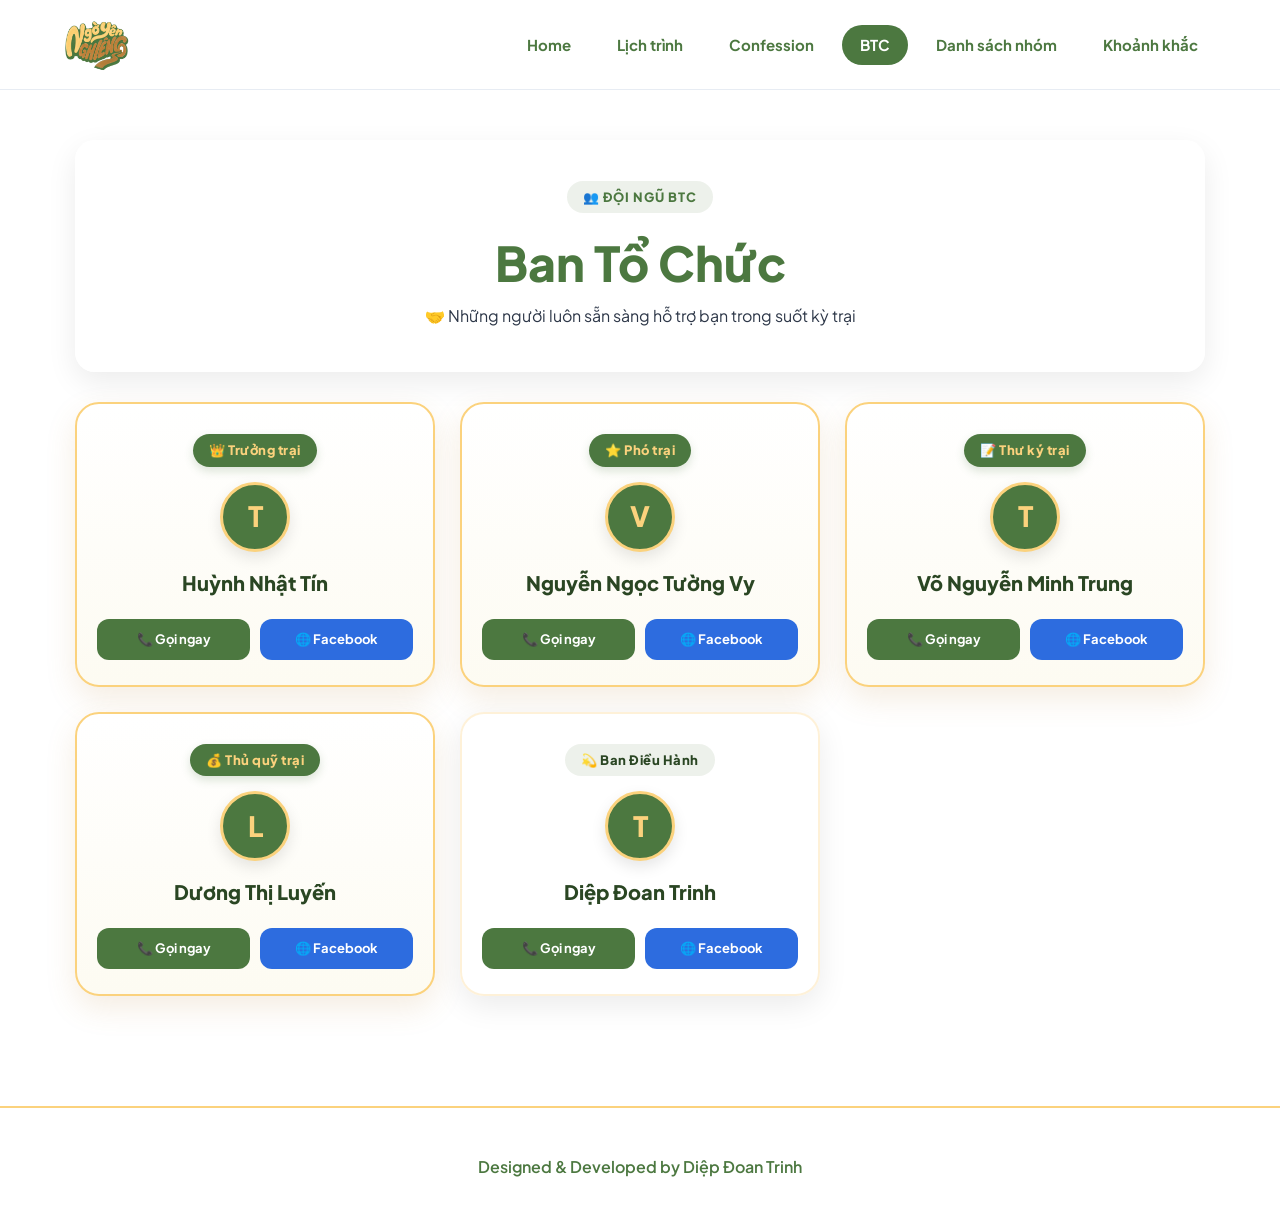
==== commit 1a216b78: "Update BTC page title and structure" ====
--- a/pages/btc.html
+++ b/pages/btc.html
@@ -4,8 +4,17 @@
 <head>
     <meta charset="UTF-8">
     <meta name="viewport" content="width=device-width, initial-scale=1.0">
-    <title>BTC trại 2026</title>
+    <title>Ban Tổ Chức - NGỜ YÊN NGHIÊNG</title>
+
     <link rel="stylesheet" href="../style.css">
+    <link rel="icon" href="../images/icon.png">
+    <link rel="apple-touch-icon" href="../images/icon.png">
+    <link rel="manifest" href="../manifest.json">
+
+    <meta name="theme-color" content="#123b8d">
+    <meta name="apple-mobile-web-app-capable" content="yes">
+    <meta name="apple-mobile-web-app-status-bar-style" content="black-translucent">
+    <meta name="apple-mobile-web-app-title" content="BTN LX">
 </head>
 
 <body>
@@ -17,7 +26,7 @@
                 </a>
             </div>
 
-            <button class="menu-toggle" type="button">☰</button>
+            <button class="menu-toggle" aria-label="Toggle Navigation">☰</button>
 
             <div class="menu">
                 <a href="../index.html">Home</a>
@@ -30,95 +39,65 @@
         </nav>
     </header>
 
-    <section class="page-title glass">
-        <h1>👥 Ban Tổ Chức</h1>
-        <p>🤝 Những người luôn sẵn sàng hỗ trợ bạn trong suốt kỳ trại</p>
-    </section>
+    <main class="container">
+        <section class="page-title glass text-center">
+            <span class="page-title-badge">👥 ĐỘI NGŨ BTC</span>
+            <h1>Ban Tổ Chức</h1>
+            <p>🤝 Những người luôn sẵn sàng hỗ trợ bạn trong suốt kỳ trại</p>
+        </section>
 
-    <!-- Section BTC Grid -->
-    <section class="members btc-grid">
+        <section class="members btc-grid">
+            <div class="member-card highlight-card">
+                <div class="role-badge">👑 Trưởng trại</div>
+                <div class="member-avatar">T</div>
+                <h3>Huỳnh Nhật Tín</h3>
+                <div class="member-buttons">
+                    <a class="call-btn" href="tel:0384628883" onclick="return confirm('Gọi cho Huỳnh Nhật Tín?')">📞 Gọi ngay</a>
+                    <a class="facebook-btn" href="https://www.facebook.com/tin.huynhnhat.90" target="_blank" rel="noopener">🌐 Facebook</a>
+                </div>
+            </div>
 
-        <!-- Trưởng trại -->
-        <div class="member-card highlight-card">
-            <div class="role-badge">👑 Trưởng trại</div>
-            <div class="member-avatar">T</div>
-            <h3>Huỳnh Nhật Tín</h3>
+            <div class="member-card highlight-card">
+                <div class="role-badge">⭐ Phó trại</div>
+                <div class="member-avatar">V</div>
+                <h3>Nguyễn Ngọc Tường Vy</h3>
+                <div class="member-buttons">
+                    <a class="call-btn" href="tel:0337631143" onclick="return confirm('Gọi cho Nguyễn Ngọc Tường Vy?')">📞 Gọi ngay</a>
+                    <a class="facebook-btn" href="https://www.facebook.com/vy.nguyen.122312" target="_blank" rel="noopener">🌐 Facebook</a>
+                </div>
+            </div>
 
-            <div class="member-buttons">
-                <a class="call-btn" href="tel:0384628883" onclick="return confirm('Gọi cho Huỳnh Nhật Tín?')">
-                    📞 Gọi ngay
-                </a>
-                <a class="facebook-btn" href="https://www.facebook.com/tin.huynhnhat.90" target="_blank">
-                    🌐 Facebook
-                </a>
+            <div class="member-card highlight-card">
+                <div class="role-badge">📝 Thư ký trại</div>
+                <div class="member-avatar">T</div>
+                <h3>Võ Nguyễn Minh Trung</h3>
+                <div class="member-buttons">
+                    <a class="call-btn" href="tel:0704768756" onclick="return confirm('Gọi cho Võ Nguyễn Minh Trung?')">📞 Gọi ngay</a>
+                    <a class="facebook-btn" href="https://www.facebook.com/vnmtrung" target="_blank" rel="noopener">🌐 Facebook</a>
+                </div>
             </div>
-        </div>
 
-        <!-- Phó trại -->
-        <div class="member-card highlight-card">
-            <div class="role-badge">⭐ Phó trại</div>
-            <div class="member-avatar">V</div>
-            <h3>Nguyễn Ngọc Tường Vy</h3>
+            <div class="member-card highlight-card">
+                <div class="role-badge">💰 Thủ quỹ trại</div>
+                <div class="member-avatar">L</div>
+                <h3>Dương Thị Luyến</h3>
+                <div class="member-buttons">
+                    <a class="call-btn" href="tel:0365719910" onclick="return confirm('Gọi cho Dương Thị Luyến?')">📞 Gọi ngay</a>
+                    <a class="facebook-btn" href="https://www.facebook.com/duong.luyen.2004" target="_blank" rel="noopener">🌐 Facebook</a>
+                </div>
+            </div>
 
-            <div class="member-buttons">
-                <a class="call-btn" href="tel:0337631143">
-                    📞 Gọi ngay
-                </a>
-                <a class="facebook-btn" href="https://www.facebook.com/vy.nguyen.122312" target="_blank">
-                    🌐 Facebook
-                </a>
+            <div class="member-card">
+                <div class="role-badge sub">💫 Ban Điều Hành</div>
+                <div class="member-avatar">T</div>
+                <h3>Diệp Đoan Trinh</h3>
+                <div class="member-buttons">
+                    <a class="call-btn" href="tel:0816173731" onclick="return confirm('Gọi cho Diệp Đoan Trinh?')">📞 Gọi ngay</a>
+                    <a class="facebook-btn" href="https://www.facebook.com/theresadiep6" target="_blank" rel="noopener">🌐 Facebook</a>
+                </div>
             </div>
-        </div>
-
-        <!-- Thư ký (Đã thêm highlight-card và đổi class role-badge) -->
-        <div class="member-card highlight-card">
-            <div class="role-badge">📝 Thư ký trại</div>
-            <div class="member-avatar">T</div>
-            <h3>Võ Nguyễn Minh Trung</h3>
-
-            <div class="member-buttons">
-                <a class="call-btn" href="tel:0704768756" onclick="return confirm('Gọi cho Võ Nguyễn Minh Trung?')">
-                    📞 Gọi ngay
-                </a>
-                <a class="facebook-btn" href="https://www.facebook.com/vnmtrung" target="_blank">
-                    🌐 Facebook
-                </a>
-            </div>
-        </div>
-
-        <!-- Thủ quỹ (Đã thêm highlight-card và đổi class role-badge) -->
-        <div class="member-card highlight-card">
-            <div class="role-badge">💰 Thủ quỹ trại</div>
-            <div class="member-avatar">L</div>
-            <h3>Dương Thị Luyến</h3>
-
-            <div class="member-buttons">
-                <a class="call-btn" href="tel:0365719910" onclick="return confirm('Gọi cho Dương Thị Luyến?')">
-                    📞 Gọi ngay
-                </a>
-                <a class="facebook-btn" href="https://www.facebook.com/duong.luyen.2004" target="_blank">
-                    🌐 Facebook
-                </a>
-            </div>
-        </div>
-
-        <!-- BĐH (Giữ nguyên dạng thẻ phụ) -->
-        <div class="member-card">
-            <div class="role-badge sub">💫 Ban Điều Hành</div>
-            <div class="member-avatar">T</div>
-            <h3>Diệp Đoan Trinh</h3>
-
-            <div class="member-buttons">
-                <a class="call-btn" href="tel:0816173731" onclick="return confirm('Gọi cho Diệp Đoan Trinh?')">
-                    📞 Gọi ngay
-                </a>
-                <a class="facebook-btn" href="https://www.facebook.com/theresadiep6" target="_blank">
-                    💬 Facebook
-                </a>
-            </div>
-        </div>
-
-    </section>
+        </section>
+    </main>
 
     <footer>
         <p>Designed & Developed by Diệp Đoan Trinh</p>
@@ -127,19 +106,10 @@
     <script>
         const toggle = document.querySelector(".menu-toggle");
         const menu = document.querySelector(".menu");
-
         toggle.addEventListener("click", () => {
             menu.classList.toggle("show");
             toggle.textContent = menu.classList.contains("show") ? "✕" : "☰";
         });
-
-        document.querySelectorAll(".menu a").forEach(link => {
-            link.addEventListener("click", () => {
-                menu.classList.remove("show");
-                toggle.textContent = "☰";
-            });
-        });
-
         document.addEventListener("click", (e) => {
             if (!menu.contains(e.target) && !toggle.contains(e.target)) {
                 menu.classList.remove("show");
--- a/style.css
+++ b/style.css
@@ -1,1257 +1,1970 @@
-/* Thêm vào đầu file CSS */
-@import url('https://fonts.googleapis.com/css2?family=Plus+Jakarta+Sans:wght@400;500;600;700;800&display=swap');
-body {
-    color: #2D3748;
-    background: linear-gradient(rgba(255,255,255,.6), rgba(255,255,255,.6)),
-                url(images/background.png) center/cover fixed;
-    min-height: 100vh;
-    font-family: 'Plus Jakarta Sans', -apple-system, sans-serif;
-    line-height: 1.6;
-}
-
-@media(max-width: 1000px) {
-    body { background-attachment: scroll; }
-}
-
-/* ===================== BODY ===================== */
-
-* {
-    margin: 0;
-    padding: 0;
-    box-sizing: border-box;
-}
-
-/* ===================== TYPOGRAPHY ===================== */
-h1 {
-    color: #4b783f;
+/* ==========================================================================
+   1. IMPORTS, VARS & BASE RESET
+   ========================================================================== */
+   @import url('https://fonts.googleapis.com/css2?family=Plus+Jakarta+Sans:wght@400;500;600;700;800&display=swap');
+
+   :root {
+       --color-green-main: #4c7840;
+       --color-yellow-main: #fbd27d;
+       --color-brown-main: #bf833f;
+       --color-green-dark: #2a4623;
+       --color-bg-paper: #fdfcf7;
+       --color-text-main: #2D3748;
+       --color-blue-fb: #2d6cdf;
+       --shadow-soft: 0 10px 30px rgba(0, 0, 0, 0.08);
+       --shadow-hover: 0 18px 40px rgba(0, 0, 0, 0.15);
+       --transition-fast: all 0.25s ease;
+       --transition-smooth: all 0.35s cubic-bezier(0.25, 1, 0.5, 1);
+   }
+   
+   * {
+       margin: 0;
+       padding: 0;
+       box-sizing: border-box;
+   }
+   
+   html {
+       scroll-behavior: smooth;
+   }
+   
+   body {
+       color: var(--color-text-main);
+       background: linear-gradient(rgba(253, 252, 247, 0.8)),
+           url(images/background.png) center/cover fixed;
+       min-height: 100vh;
+       font-family: 'Plus Jakarta Sans', -apple-system, sans-serif;
+       line-height: 1.6;
+   }
+   
+   ::selection {
+       background: var(--color-green-main);
+       color: #fff;
+   }
+   
+   section {
+       margin-bottom: 30px;
+   }
+   
+   .container {
+       max-width: 1200px;
+       margin: 0 auto;
+       padding: 20px;
+   }
+   
+   /* ==========================================================================
+      2. TYPOGRAPHY & SHARED UTILITIES
+      ========================================================================== */
+   h1, h2, h3, label {
+       color: var(--color-green-main);
+   }
+   
+   h1 {
+       text-align: center;
+       font-size: clamp(32px, 5vw, 48px);
+       font-weight: 800;
+   }
+   
+   h2 {
+       font-weight: 700;
+   }
+   
+   p {
+       line-height: 1.8;
+   }
+   
+   .text-center { text-align: center; }
+   
+   .section-description,
+   .sub-text,
+   .gallery-subtitle {
+       color: #666;
+   }
+   
+   .section-description {
+       margin: 10px 0 30px;
+   }
+   
+   .sub-text {
+       font-size: 0.9rem;
+       opacity: 0.8;
+       margin-top: 5px;
+   }
+   
+   /* Helpers */
+   .flex-center,
+   .member-avatar,
+   .user-avatar,
+   .image-modal,
+   .intro-screen,
+   .countdown-live {
+       display: flex;
+       align-items: center;
+       justify-content: center;
+   }
+   
+   .glass,
+   .page-title,
+   .group-card,
+   .member-card,
+   .countdown,
+   .confession-form {
+       background: rgba(255, 255, 255, 0.85);
+       backdrop-filter: blur(12px);
+       -webkit-backdrop-filter: blur(12px);
+       border-radius: 24px;
+       box-shadow: var(--shadow-soft);
+   }
+   
+   .glass {
+       border: 1px solid rgba(255, 255, 255, 0.5);
+       border-radius: 20px;
+   }
+   
+   /* ==========================================================================
+      3. BUTTONS & INPUTS
+      ========================================================================== */
+   button,
+   .call-btn,
+   .facebook-btn,
+   .upload-btn {
+       display: inline-flex;
+       justify-content: center;
+       align-items: center;
+       padding: 14px 28px;
+       border-radius: 12px;
+       font-weight: 700;
+       cursor: pointer;
+       border: none;
+       transition: var(--transition-fast);
+       text-decoration: none !important;
+   }
+   
+   button,
+   .call-btn {
+       background: var(--color-green-main);
+       color: #fff !important;
+   }
+   
+   button:hover,
+   .call-btn:hover {
+       background: var(--color-green-dark);
+       transform: translateY(-2px);
+       box-shadow: 0 6px 18px rgba(76, 120, 64, 0.3);
+   }
+   
+   .facebook-btn {
+       background: var(--color-blue-fb);
+       color: #fff !important;
+   }
+   
+   .facebook-btn:hover {
+       background: #185cbc;
+       transform: translateY(-2px);
+   }
+   
+   input,
+   textarea,
+   select {
+       width: 100%;
+       padding: 14px 18px;
+       margin: 10px 0 20px;
+       border: 2px solid #e2e8f0;
+       border-radius: 14px;
+       font: inherit;
+       font-size: 15px;
+       transition: var(--transition-fast);
+       background: rgba(255, 255, 255, 0.9);
+   }
+   
+   input:focus,
+   textarea:focus,
+   select:focus {
+       outline: none;
+       border-color: var(--color-green-main);
+       box-shadow: 0 0 0 4px rgba(76, 120, 64, 0.15);
+   }
+   
+   textarea {
+       resize: vertical;
+       min-height: 180px;
+   }
+   
+   .form-group {
+       margin-bottom: 20px;
+       transition: opacity 0.3s ease;
+   }
+   
+   .form-group label {
+       display: block;
+       font-weight: 600;
+       margin-bottom: 8px;
+       color: #444;
+       font-size: 0.95rem;
+   }
+   
+   .label-row {
+       display: flex;
+       justify-content: space-between;
+       align-items: center;
+   }
+   
+   .char-count {
+       font-size: 0.8rem;
+       color: #888;
+   }
+   
+   /* ==========================================================================
+      4. HEADER & NAV
+      ========================================================================== */
+   header {
+       position: sticky;
+       top: 0;
+       z-index: 100;
+       background: rgba(255, 255, 255, 0.88);
+       backdrop-filter: blur(16px);
+       -webkit-backdrop-filter: blur(16px);
+       border-bottom: 1px solid rgba(226, 232, 240, 0.8);
+   }
+   
+   nav {
+       display: flex;
+       justify-content: space-between;
+       align-items: center;
+       max-width: 1200px;
+       margin: auto;
+       padding: 12px 24px;
+   }
+   
+   .logo { flex-shrink: 0; }
+   
+   .logo img {
+       height: 65px;
+       width: auto;
+       display: block;
+       transition: transform 0.35s ease;
+   }
+   
+   .logo img:hover {
+       transform: rotate(-3deg) scale(1.06);
+   }
+   
+   .menu {
+       display: flex;
+       align-items: center;
+       justify-content: flex-end;
+       gap: 10px;
+       flex: 1;
+   }
+   
+   .menu a {
+       color: var(--color-green-main);
+       text-decoration: none;
+       transition: var(--transition-fast);
+       font-weight: 700;
+       font-size: 15px;
+       padding: 8px 18px;
+       border-radius: 999px;
+   }
+   
+   .menu a:hover {
+       background: rgba(76, 120, 64, 0.1);
+       color: var(--color-green-dark);
+   }
+   
+   .menu a.active {
+       background: var(--color-green-main);
+       color: #fff;
+   }
+   
+   .menu-toggle {
+       display: none;
+       background: transparent !important;
+       border: none !important;
+       font-size: 30px;
+       color: var(--color-green-main) !important;
+       cursor: pointer;
+       line-height: 1;
+       padding: 4px 8px !important;
+       box-shadow: none !important;
+       transform: none !important;
+   }
+   
+   /* ==========================================================================
+      5. HERO & BIBLE QUOTE
+      ========================================================================== */
+   .hero {
+       position: relative;
+       margin: 30px;
+       border-radius: 40px 15px;
+       overflow: hidden;
+       aspect-ratio: 1774/887;
+       cursor: pointer;
+       background: url(images/banner.png) center/cover no-repeat;
+       box-shadow: 5px 5px 0px rgba(191, 131, 63, 0.3);
+       transition: var(--transition-smooth);
+   }
+   
+   .hero:hover {
+       transform: translateY(-3px);
+       box-shadow: 8px 12px 25px rgba(0, 0, 0, 0.2);
+   }
+   
+   .hero-hint {
+       position: absolute;
+       left: 50%;
+       bottom: 30px;
+       transform: translateX(-50%);
+       padding: 14px 28px;
+       background: var(--color-yellow-main);
+       border-radius: 12px 12px 25px 12px;
+       color: var(--color-green-dark);
+       font-weight: 800;
+       font-size: clamp(14px, 1.8vw, 18px);
+       letter-spacing: 0.5px;
+       box-shadow: 4px 4px 0px var(--color-brown-main);
+       transition: 0.4s ease;
+       z-index: 5;
+       white-space: nowrap;
+       animation: pulseHint 2.2s infinite;
+   }
+   
+   .hero.show .hero-hint {
+       opacity: 0;
+       transform: translateX(-50%) translateY(20px);
+       pointer-events: none;
+   }
+   
+   @keyframes pulseHint {
+       0%, 100% {
+           transform: translateX(-50%) scale(1);
+           box-shadow: 4px 4px 0px var(--color-brown-main);
+       }
+       50% {
+           transform: translateX(-50%) scale(1.04);
+           box-shadow: 6px 6px 0px rgba(191, 131, 63, 0.6);
+       }
+   }
+   
+   .hero-overlay {
+       position: absolute;
+       inset: 0;
+       display: flex;
+       flex-direction: column;
+       justify-content: center;
+       align-items: center;
+       text-align: center;
+       padding: clamp(20px, 4vw, 50px);
+       background: rgba(253, 252, 247, 0.94);
+       backdrop-filter: blur(12px);
+       -webkit-backdrop-filter: blur(12px);
+       opacity: 0;
+       visibility: hidden;
+       transform: translateY(15px);
+       transition: opacity 0.4s cubic-bezier(0.16, 1, 0.3, 1),
+                   visibility 0.4s cubic-bezier(0.16, 1, 0.3, 1),
+                   transform 0.4s cubic-bezier(0.16, 1, 0.3, 1);
+       z-index: 10;
+       overflow-y: auto;
+       -webkit-overflow-scrolling: touch;
+   }
+   
+   .hero.show .hero-overlay {
+       opacity: 1;
+       visibility: visible;
+       transform: translateY(0);
+   }
+   
+   .hero-overlay > .bible-quote {
+       margin-top: auto;
+       margin-bottom: 20px;
+   }
+   
+   .hero-overlay > .close-hint {
+       margin-bottom: auto;
+   }
+   
+   .hero-overlay .bible-quote,
+   .hero-overlay .hero-meta,
+   .hero-overlay .close-hint {
+       opacity: 0;
+       transform: translateY(20px);
+       transition: opacity 0.5s cubic-bezier(0.16, 1, 0.3, 1),
+                   transform 0.5s cubic-bezier(0.16, 1, 0.3, 1);
+   }
+   
+   .hero.show .hero-overlay .bible-quote {
+       opacity: 1;
+       transform: translateY(0);
+       transition-delay: 0.1s;
+   }
+   
+   .hero.show .hero-overlay .hero-meta {
+       opacity: 1;
+       transform: translateY(0);
+       transition-delay: 0.2s;
+   }
+   
+   .hero.show .hero-overlay .close-hint {
+       opacity: 1;
+       transform: translateY(0);
+       transition-delay: 0.3s;
+   }
+   
+   .bible-quote {
+       text-align: center;
+       padding: 1.5rem 1rem;
+       position: relative;
+       width: 100%;
+       max-width: 680px;
+       background: #fff;
+       border-radius: 24px;
+       border: 2px solid var(--color-yellow-main);
+       box-shadow: 0 10px 25px rgba(191, 131, 63, 0.1);
+   }
+   
+   .bible-quote h2 {
+       font-size: clamp(1.1rem, 3vw, 1.4rem);
+       margin-bottom: 1rem;
+       color: #123b8d;
+       font-weight: 800;
+   }
+   
+   .bible-quote-text {
+       text-align: center;
+       line-height: 1.6;
+       font-size: clamp(0.9rem, 2.5vw, 1.1rem);
+       word-break: keep-all;
+       padding: 0 0.5rem;
+   }
+   
+   .bible-quote::before {
+       content: "❝";
+       position: absolute;
+       top: -22px;
+       left: 25px;
+       font-size: 65px;
+       line-height: 1;
+       color: var(--color-brown-main);
+       font-family: Georgia, serif;
+       pointer-events: none;
+   }
+   
+   .quote-body {
+       display: flex;
+       flex-direction: column;
+       gap: 0.4rem;
+   }
+   
+   .quote-body p {
+       font-size: 1rem;
+       line-height: 1.6;
+       margin: 0;
+       color: #2c3e2e;
+   }
+   
+   .hero-overlay h2 {
+       font-size: clamp(22px, 3.5vw, 32px);
+       margin-bottom: 18px;
+       font-weight: 800;
+   }
+   
+   .hero-overlay p {
+       color: #2c3e2e;
+       line-height: 2;
+       font-size: clamp(15px, 1.8vw, 18px);
+       font-weight: 500;
+   }
+   
+   .hero-meta {
+       display: flex;
+       gap: 20px;
+       padding: 12px 28px;
+       background: var(--color-green-main);
+       border-radius: 999px;
+       box-shadow: 0 6px 18px rgba(76, 120, 64, 0.25);
+   }
+   
+   .meta-item {
+       margin: 0 !important;
+       font-size: clamp(14px, 1.5vw, 16px) !important;
+       color: var(--color-yellow-main) !important;
+       font-weight: 600;
+   }
+   
+   .close-hint {
+       padding: 6px 16px;
+       background: rgba(191, 131, 63, 0.12);
+       border-radius: 20px;
+       color: var(--color-brown-main);
+       font-size: 13px;
+       font-style: italic;
+       font-weight: 600;
+       margin-top: 15px;
+       cursor: pointer;
+       transition: background 0.2s ease;
+   }
+   
+   .hero-overlay:hover .close-hint {
+       background: rgba(191, 131, 63, 0.25);
+   }
+   
+   /* ==========================================================================
+      6. CARDS & FEATURES
+      ========================================================================== */
+   .card-container,
+   .members,
+   .groups {
+       display: flex;
+       gap: 20px;
+       flex-wrap: wrap;
+       margin: 30px 15px;
+   }
+   
+   .schedule,
+   .page-title,
+   .countdown {
+       margin: 30px 15px;
+   }
+   
+   .page-title {
+       padding: 40px;
+       text-align: center;
+       border: 1px solid rgba(255, 255, 255, 0.6);
+   }
+   
+   .card-container {
+       display: grid;
+       grid-template-columns: repeat(auto-fit, minmax(260px, 1fr));
+       gap: 22px;
+   }
+   
+   .card,
+   .group-card {
+       position: relative;
+       background: #ffffff;
+       border-radius: 20px;
+       padding: 24px;
+       text-decoration: none;
+       color: inherit;
+       border: 1.5px solid rgba(0, 0, 0, 0.06);
+       box-shadow: 0 10px 25px rgba(0, 0, 0, 0.03);
+       display: flex;
+       flex-direction: column;
+       justify-content: space-between;
+       transition: all 0.35s cubic-bezier(0.16, 1, 0.3, 1);
+       overflow: hidden;
+   }
+   
+   .card:hover,
+   .group-card:hover {
+       transform: translateY(-8px);
+       box-shadow: 0 18px 35px rgba(76, 120, 64, 0.12);
+       border-color: rgba(251, 210, 125, 0.8);
+   }
+   
+   .card::before,
+   .member-card::before {
+       content: "";
+       position: absolute;
+       top: 0;
+       left: -150%;
+       width: 100%;
+       height: 100%;
+       background: linear-gradient(90deg, transparent 0%, rgba(251, 210, 125, 0.45) 50%, transparent 100%);
+       transition: left 0.75s ease-in-out;
+       pointer-events: none;
+       z-index: 2;
+   }
+   
+   .card:hover::before,
+   .member-card:hover::before {
+       left: 150%;
+   }
+   
+   .card-top {
+       display: flex;
+       justify-content: space-between;
+       align-items: center;
+       margin-bottom: 18px;
+   }
+   
+   .icon-wrapper {
+       width: 50px;
+       height: 50px;
+       border-radius: 16px;
+       background: #fdfbf7;
+       display: flex;
+       align-items: center;
+       justify-content: center;
+       font-size: 1.6rem;
+       box-shadow: inset 0 0 0 1px rgba(0,0,0,0.05);
+       transition: transform 0.3s ease;
+   }
+   
+   .card:hover .icon-wrapper {
+       transform: scale(1.1) rotate(-5deg);
+   }
+   
+   .card-tag {
+       font-size: 0.75rem;
+       font-weight: 700;
+       padding: 4px 10px;
+       border-radius: 12px;
+   }
+   
+   .tag-green { background: #e8f5e9; color: #2e7d32; }
+   .tag-pink  { background: #fce4ec; color: #c2185b; }
+   .tag-yellow{ background: #fff8e1; color: #f57f17; }
+   .tag-orange{ background: #fff3e0; color: #e65100; }
+   
+   .card h2 {
+       font-size: 34px;
+       line-height: 1;
+       margin-bottom: 10px;
+   }
+   
+   .card h3 {
+       font-size: 1.25rem;
+       font-weight: 800;
+       color: #2c3e2e;
+       margin-bottom: 8px;
+       transition: color 0.3s ease;
+   }
+   
+   .card:hover h3 {
+       color: var(--color-green-main);
+   }
+   
+   .card p {
+       font-size: 0.9rem;
+       color: #666;
+       line-height: 1.5;
+       margin-bottom: 20px;
+       flex-grow: 1;
+   }
+   
+   .card-footer {
+       display: flex;
+       align-items: center;
+       justify-content: space-between;
+       font-size: 0.85rem;
+       font-weight: 700;
+       color: var(--color-green-main);
+       border-top: 1px dashed #eee;
+       padding-top: 14px;
+   }
+   
+   .card-footer .arrow {
+       transition: transform 0.3s ease;
+       font-size: 1.1rem;
+   }
+   
+   .card:hover .card-footer .arrow {
+       transform: translateX(6px);
+   }
+   
+   .features {
+       max-width: 1200px;
+       margin: 50px auto;
+       padding: 0 20px;
+       animation-delay: .8s;
+   }
+   
+   .features h2, .features p { text-align: left; }
+   
+   .section-header {
+       text-align: center;
+       margin-bottom: 35px;
+   }
+   
+   .section-badge {
+       display: inline-block;
+       padding: 6px 16px;
+       background: rgba(76, 120, 64, 0.1);
+       color: var(--color-green-main);
+       border-radius: 20px;
+       font-size: 0.8rem;
+       font-weight: 700;
+       letter-spacing: 1px;
+       margin-bottom: 10px;
+   }
+   
+   .section-header h2 {
+       font-size: clamp(1.8rem, 4vw, 2.4rem);
+       color: var(--color-green-dark);
+       font-weight: 800;
+       margin-bottom: 8px;
+   }
+   
+   /* ==========================================================================
+      7. BAN THÀNH TRẠI (BTC) & GROUPS
+      ========================================================================== */
+   .btc-grid {
+       display: grid;
+       grid-template-columns: repeat(auto-fit, minmax(280px, 1fr));
+       gap: 25px;
+       max-width: 1200px;
+       margin: 30px auto !important;
+       padding: 0 15px;
+   }
+   
+   .member-card {
+       display: flex;
+       flex-direction: column;
+       align-items: center;
+       text-align: center;
+       padding: 30px 20px 25px;
+       border: 2px solid rgba(251, 210, 125, 0.3);
+       position: relative;
+       transition: var(--transition-smooth);
+       overflow: hidden;
+   }
+   
+   .member-card.highlight-card {
+       border-color: var(--color-yellow-main);
+       background: linear-gradient(180deg, #fff 0%, #fdfbf2 100%);
+       box-shadow: 0 12px 30px rgba(191, 131, 63, 0.15);
+   }
+   
+   .member-card:hover {
+       transform: translateY(-8px);
+       border-color: var(--color-green-main);
+       box-shadow: 0 16px 35px rgba(76, 120, 64, 0.18);
+   }
+   
+   .role-badge {
+       padding: 6px 16px;
+       background: var(--color-green-main);
+       color: var(--color-yellow-main);
+       font-size: 13px;
+       font-weight: 800;
+       border-radius: 20px;
+       margin-bottom: 15px;
+       letter-spacing: 0.5px;
+       box-shadow: 0 4px 10px rgba(76, 120, 64, 0.2);
+   }
+   
+   .role-badge.sub {
+       background: rgba(76, 120, 64, 0.1);
+       color: var(--color-green-dark);
+       box-shadow: none;
+   }
+   
+   .member-avatar {
+       width: 70px;
+       height: 70px;
+       border-radius: 50%;
+       background: var(--color-green-main);
+       color: var(--color-yellow-main);
+       font-size: 28px;
+       font-weight: 800;
+       margin-bottom: 15px;
+       border: 3px solid var(--color-yellow-main);
+       box-shadow: 0 6px 15px rgba(0, 0, 0, 0.1);
+   }
+   
+   .member-card h3 {
+       font-size: 20px;
+       font-weight: 800;
+       color: var(--color-green-dark);
+       margin-bottom: 20px;
+   }
+   
+   .member-buttons {
+       display: flex;
+       gap: 10px;
+       width: 100%;
+       margin-top: auto;
+   }
+   
+   .member-buttons a {
+       flex: 1;
+       padding: 10px 12px !important;
+       font-size: 13px !important;
+       border-radius: 12px !important;
+       white-space: nowrap;
+   }
+   
+   .search-box {
+       position: relative;
+       max-width: 500px;
+       margin: 20px auto 0;
+   }
+   
+   .search-box input {
+       width: 100%;
+       padding: 12px 20px 12px 45px;
+       border-radius: 25px;
+       border: 1px solid rgba(255, 255, 255, 0.3);
+       background: rgba(255, 255, 255, 0.8);
+       backdrop-filter: blur(10px);
+       font-size: 0.95rem;
+   }
+   
+   .search-box input:focus {
+       background: #fff;
+       box-shadow: 0 4px 15px rgba(0, 0, 0, 0.1);
+   }
+   
+   .groups-grid {
+       display: grid;
+       grid-template-columns: repeat(auto-fill, minmax(320px, 1fr));
+       gap: 25px;
+       margin-top: 30px;
+   }
+   
+   .card-header {
+       display: flex;
+       justify-content: space-between;
+       align-items: center;
+       margin-bottom: 16px;
+   }
+   
+   .group-badge {
+       display: inline-flex;
+       align-items: center;
+       gap: 6px;
+       padding: 6px 14px;
+       border-radius: 20px;
+       font-weight: 700;
+       font-size: 0.9rem;
+   }
+   
+   .badge-green { background: #e6f4ea; color: #137333; }
+   .badge-orange { background: #feefe3; color: #b06000; }
+   
+   .group-badge .dot {
+       width: 8px;
+       height: 8px;
+       border-radius: 50%;
+       background-color: currentColor;
+   }
+   
+   .member-count {
+       font-size: 0.85rem;
+       color: #666;
+       font-weight: 600;
+   }
+   
+   .leader-box {
+       display: flex;
+       align-items: center;
+       gap: 12px;
+       background: linear-gradient(135deg, #fff6d6 0%, #fff0b3 100%);
+       padding: 12px 16px;
+       border-radius: 12px;
+       margin-bottom: 20px;
+   }
+   
+   .leader-box .crown { font-size: 1.6rem; }
+   
+   .leader-info {
+       display: flex;
+       flex-direction: column;
+   }
+   
+   .leader-info .role {
+       font-size: 0.75rem;
+       text-transform: uppercase;
+       letter-spacing: 0.5px;
+       color: #8a6d3b;
+       font-weight: 700;
+   }
+   
+   .leader-info .name {
+       color: #4a3800;
+       font-size: 1rem;
+   }
+   
+   .members-section h4 {
+       font-size: 0.85rem;
+       color: #777;
+       text-transform: uppercase;
+       margin-bottom: 10px;
+       letter-spacing: 0.5px;
+   }
+   
+   .members-chips {
+       display: flex;
+       flex-wrap: wrap;
+       gap: 8px;
+   }
+   
+   .chip {
+       background: rgba(0, 0, 0, 0.04);
+       padding: 6px 12px;
+       border-radius: 12px;
+       font-size: 0.88rem;
+       color: #333;
+       transition: background 0.2s ease;
+   }
+   
+   .chip:hover {
+       background: rgba(0, 0, 0, 0.08);
+   }
+   
+   /* ==========================================================================
+      8. SCHEDULE TABLE
+      ========================================================================== */
+   .schedule { margin: 40px 30px; }
+   .schedule h2 { margin-bottom: 20px; }
+   
+   .schedule table {
+       margin-bottom: 40px;
+       background: #fff;
+       width: 100%;
+       border-collapse: separate;
+       border-spacing: 0;
+       border-radius: 20px;
+       overflow: hidden;
+       box-shadow: var(--shadow-soft);
+   }
+   
+   .schedule table:last-child { margin-bottom: 0; }
+   
+   th, td {
+       padding: 20px 24px;
+       border-bottom: 1px solid #edf2f7;
+   }
+   
+   th {
+       background: var(--color-green-main);
+       color: var(--color-yellow-main);
+       font-size: 18px;
+       font-weight: 700;
+       text-align: left;
+   }
+   
+   td:first-child {
+       width: 180px;
+       font-weight: 700;
+       color: var(--color-green-main);
+   }
+   
+   tr { transition: var(--transition-fast); }
+   tr:nth-child(even) { background: #fdfbf7; }
+   tr:last-child td { border-bottom: none; }
+   tr:hover { background: rgba(251, 210, 125, 0.15); }
+   
+   /* ==========================================================================
+      9. COUNTDOWN & STICKY TIMER
+      ========================================================================== */
+   .countdown {
+       padding: 40px;
+       text-align: center;
+   }
+   
+   .countdown h2 { margin-bottom: 30px; }
+   
+   .countdown-container {
+       display: flex;
+       justify-content: center;
+       gap: 20px;
+       flex-wrap: wrap;
+       margin-top: 25px;
+   }
+   
+   .time-box {
+       width: 120px;
+       padding: 20px;
+       background: var(--color-green-main);
+       color: var(--color-yellow-main);
+       border-radius: 20px;
+       box-shadow: 0 8px 20px rgba(0, 0, 0, 0.1);
+       transition: transform 0.3s ease;
+   }
+   
+   .time-box:hover { transform: translateY(-5px); }
+   
+   .time-box span {
+       display: block;
+       font-size: 42px;
+       font-weight: 800;
+       line-height: 1;
+   }
+   
+   .time-box p {
+       margin-top: 8px;
+       font-size: 14px;
+       font-weight: 600;
+   }
+   
+   .sticky-countdown {
+       position: fixed;
+       bottom: 20px;
+       right: 20px;
+       z-index: 9999;
+       background: var(--color-green-dark);
+       backdrop-filter: blur(12px);
+       color: var(--color-yellow-main);
+       padding: 12px 20px;
+       border-radius: 50px;
+       box-shadow: 0 8px 25px rgba(0, 0, 0, 0.25);
+       border: 1.5px solid var(--color-brown-main);
+       display: flex;
+       align-items: center;
+       gap: 12px;
+       font-size: 14px;
+       transition: var(--transition-smooth);
+   }
+   
+   .sticky-countdown.minimized {
+       transform: translateY(120%);
+       opacity: 0;
+       pointer-events: none;
+   }
+   
+   .countdown-live {
+       gap: 0.5rem;
+       flex-wrap: wrap;
+       width: 100%;
+   }
+   
+   .countdown-label {
+       white-space: nowrap;
+       font-size: clamp(0.8rem, 2vw, 0.95rem);
+   }
+   
+   .mini-timer {
+       display: inline-flex;
+       align-items: center;
+       gap: 0.3rem;
+       white-space: nowrap;
+   }
+   
+   .timer-unit {
+       font-size: clamp(0.8rem, 2vw, 0.95rem);
+       white-space: nowrap;
+   }
+   
+   .timer-unit strong { font-weight: 700; }
+   .timer-sep { opacity: 0.7; }
+   
+   .close-countdown-btn {
+       background: transparent !important;
+       border: none !important;
+       color: rgba(255, 255, 255, 0.6) !important;
+       font-size: 14px !important;
+       padding: 0 !important;
+       cursor: pointer;
+       line-height: 1;
+       margin-left: 5px;
+   }
+   
+   .close-countdown-btn:hover {
+       color: #fff !important;
+       transform: none !important;
+       box-shadow: none !important;
+   }
+   
+   /* ==========================================================================
+      10. GALLERY & POSTS FEED
+      ========================================================================== */
+   .gallery-hero {
+       padding: 25px;
+       margin-bottom: 30px;
+       display: flex;
+       justify-content: space-between;
+       align-items: center;
+       gap: 20px;
+   }
+   
+   .gallery-hero-v2 {
+       text-align: center;
+       padding: 30px 15px 20px;
+       margin-bottom: 20px;
+   }
+   
+   .hero-text-center {
+       display: flex;
+       flex-direction: column;
+       align-items: center;
+       gap: 10px;
+   }
+   
+   .hero-badge {
+       background: rgba(76, 120, 64, 0.1);
+       color: var(--color-green-main);
+       padding: 6px 16px;
+       border-radius: 20px;
+       font-size: 0.75rem;
+       font-weight: 800;
+       letter-spacing: 1px;
+   }
+   
+   .gallery-hero-v2 h1 {
+       font-size: clamp(1.8rem, 4vw, 2.5rem);
+       color: var(--color-green-dark);
+       margin: 0;
+       font-weight: 800;
+   }
+   
+   .gallery-count,
+   .gallery-count-pill {
+       display: inline-block;
+       background: #e7f5ff;
+       color: #1c7ed6;
+       padding: 6px 18px;
+       border-radius: 20px;
+       font-size: 0.85rem;
+       font-weight: 600;
+       margin-top: 8px;
+   }
+   
+   .upload-cta-card {
+       background: linear-gradient(135deg, #ff9a9e 0%, #fecfef 99%);
+       border-radius: 16px;
+       padding: 18px 22px;
+       display: flex;
+       align-items: center;
+       gap: 15px;
+       color: #4a1525;
+       box-shadow: 0 8px 20px rgba(255, 154, 158, 0.3);
+   }
+   
+   .cta-icon { font-size: 2rem; }
+   .cta-content h3 { font-size: 1.05rem; margin-bottom: 2px; }
+   .cta-content p { font-size: 0.8rem; opacity: 0.85; }
+   
+   .upload-btn {
+       background: #fff;
+       color: #ff4757;
+       border-radius: 25px;
+       white-space: nowrap;
+   }
+   
+   .upload-btn:hover {
+       transform: scale(1.05);
+       box-shadow: 0 4px 12px rgba(0, 0, 0, 0.15);
+   }
+   
+   .floating-upload-btn {
+       position: fixed;
+       bottom: 25px;
+       left: 50%;
+       transform: translateX(-50%);
+       z-index: 99;
+       display: flex;
+       align-items: center;
+       gap: 8px;
+       background: linear-gradient(135deg, #ff4757 0%, #ff6b81 100%);
+       color: #ffffff !important;
+       padding: 12px 24px;
+       border-radius: 50px;
+       text-decoration: none;
+       font-weight: 700;
+       font-size: 0.95rem;
+       box-shadow: 0 10px 25px rgba(255, 71, 87, 0.4);
+       transition: all 0.3s cubic-bezier(0.16, 1, 0.3, 1);
+       white-space: nowrap;
+   }
+   
+   .floating-upload-btn:hover {
+       transform: translateX(-50%) translateY(-3px) scale(1.03);
+       box-shadow: 0 15px 30px rgba(255, 71, 87, 0.5);
+   }
+   
+   .floating-upload-btn:active {
+       transform: translateX(-50%) scale(0.97);
+   }
+   
+   .fab-icon { font-size: 1.1rem; }
+   
+   /* Posts Feed Layout */
+   .posts-grid {
+       column-count: 3;
+       column-gap: 20px;
+       width: 100%;
+   }
+   
+   .post-card {
+       background: #ffffff;
+       border-radius: 20px;
+       border: 1px solid rgba(0, 0, 0, 0.06);
+       box-shadow: 0 10px 30px rgba(0, 0, 0, 0.04);
+       display: block;
+       break-inside: avoid;
+       margin-bottom: 20px;
+       overflow: hidden;
+       transition: transform 0.35s cubic-bezier(0.16, 1, 0.3, 1), 
+                   box-shadow 0.35s cubic-bezier(0.16, 1, 0.3, 1);
+   }
+   
+   .post-card:hover {
+       transform: translateY(-6px);
+       box-shadow: 0 20px 40px rgba(0, 0, 0, 0.08);
+   }
+   
+   .post-card-header {
+       display: flex;
+       align-items: center;
+       gap: 12px;
+       padding: 15px 18px;
+   }
+   
+   .user-avatar {
+       width: 40px;
+       height: 40px;
+       background: #f0f2f5;
+       border-radius: 50%;
+       font-size: 1.2rem;
+   }
+   
+   .user-info { display: flex; flex-direction: column; }
+   .user-name { font-size: 0.95rem; color: #222; }
+   .post-time { font-size: 0.75rem; color: #888; }
+   
+   .post-media {
+       position: relative;
+       width: 100%;
+       border-radius: 14px;
+       overflow: hidden;
+       background: #f7f9fa;
+   }
+   
+   .post-image,
+   .slider-image {
+       width: 100%;
+       height: auto;
+       display: block;
+       object-fit: cover;
+       cursor: zoom-in;
+       transition: transform 0.4s ease;
+   }
+   
+   .post-card:hover .post-image,
+   .post-card:hover .slider-image {
+       transform: scale(1.02);
+   }
+   
+   .slider-btn {
+       position: absolute;
+       top: 50%;
+       transform: translateY(-50%) scale(0.9);
+       width: 38px;
+       height: 38px;
+       border-radius: 50%;
+       background: rgba(255, 255, 255, 0.85);
+       color: #2d3748;
+       border: 1px solid rgba(255, 255, 255, 0.6);
+       backdrop-filter: blur(8px);
+       -webkit-backdrop-filter: blur(8px);
+       font-size: 1.2rem;
+       line-height: 1;
+       display: flex;
+       align-items: center;
+       justify-content: center;
+       box-shadow: 0 4px 12px rgba(0, 0, 0, 0.15);
+       opacity: 0.8;
+       transition: all 0.25s cubic-bezier(0.16, 1, 0.3, 1);
+       z-index: 5;
+       padding: 0;
+       cursor: pointer;
+   }
+   
+   .post-media:hover .slider-btn {
+       opacity: 1;
+       transform: translateY(-50%) scale(1);
+   }
+   
+   .slider-btn:hover {
+       background: #ffffff;
+       color: var(--color-green-main);
+       transform: translateY(-50%) scale(1.1);
+       box-shadow: 0 6px 16px rgba(0, 0, 0, 0.2);
+   }
+   
+   .slider-btn:active {
+       transform: translateY(-50%) scale(0.95);
+   }
+   
+   .slider-btn.prev { left: 12px; }
+   .slider-btn.next { right: 12px; }
+   
+   .slider-counter {
+       position: absolute;
+       top: 12px;
+       right: 12px;
+       background: rgba(0, 0, 0, 0.55);
+       color: #ffffff;
+       padding: 4px 12px;
+       border-radius: 20px;
+       font-size: 0.75rem;
+       font-weight: 700;
+       letter-spacing: 0.5px;
+       backdrop-filter: blur(6px);
+       -webkit-backdrop-filter: blur(6px);
+       border: 1px solid rgba(255, 255, 255, 0.2);
+       box-shadow: 0 2px 8px rgba(0, 0, 0, 0.15);
+       z-index: 5;
+   }
+   
+   .post-card-body { padding: 12px 18px; }
+   .post-caption { font-size: 0.92rem; color: #333; line-height: 1.5; }
+   .post-card-footer { padding: 0 18px 15px; }
+   
+   .like-btn {
+       background: #f7f9fa;
+       border: 1px solid #edf2f7;
+       padding: 8px 18px;
+       border-radius: 99px;
+       font-weight: 700;
+       font-size: 0.88rem;
+       color: #4a5568;
+       transition: all 0.25s ease;
+       gap: 8px;
+       cursor: pointer;
+       display: inline-flex;
+       align-items: center;
+   }
+   
+   .like-btn:hover,
+   .like-btn.liked {
+       background: #fff5f5;
+       border-color: #fed7d7;
+       color: #e53e3e;
+   }
+   
+   .like-btn:hover { transform: translateY(-1px); }
+   
+   .like-btn.liked .heart-icon {
+       animation: heartPulse 0.45s cubic-bezier(0.17, 0.89, 0.32, 1.49);
+       display: inline-block;
+   }
+   
+   @keyframes heartPulse {
+       0% { transform: scale(1); }
+       50% { transform: scale(1.4); }
+       100% { transform: scale(1); }
+   }
+   
+   /* Lightbox Modal */
+   .image-modal {
+       display: none;
+       position: fixed;
+       z-index: 9999;
+       inset: 0;
+       background: rgba(15, 23, 42, 0.9);
+       backdrop-filter: blur(12px);
+   }
+   
+   .modal-content {
+       max-width: 90%;
+       max-height: 90vh;
+       border-radius: 16px;
+       object-fit: contain;
+       box-shadow: 0 25px 50px -12px rgba(0, 0, 0, 0.5);
+   }
+   
+   .close-modal {
+       position: absolute;
+       top: 20px;
+       right: 25px;
+       width: 44px;
+       height: 44px;
+       background: rgba(255, 255, 255, 0.1);
+       color: #fff;
+       font-size: 30px;
+       border-radius: 50%;
+       display: flex;
+       align-items: center;
+       justify-content: center;
+       cursor: pointer;
+       transition: background 0.2s ease;
+   }
+   
+   .close-modal:hover {
+       background: rgba(255, 255, 255, 0.25);
+   }
+   
+   /* ==========================================================================
+      11. CONFESSION & ANIMATIONS
+      ========================================================================== */
+   .cfs-layout {
+       display: grid;
+       grid-template-columns: 1.2fr 0.8fr;
+       gap: 30px;
+       margin-top: 30px;
+   }
+   
+   .confession-form {
+       padding: 30px;
+       border: 1px solid rgba(255, 255, 255, 0.5);
+       box-shadow: 0 8px 32px 0 rgba(31, 38, 135, 0.08);
+   }
+   
+   .confession-form h2 {
+       font-size: 1.4rem;
+       margin-bottom: 20px;
+       color: #333;
+   }
+   
+   .intro-screen {
+       position: fixed;
+       inset: 0;
+       background: #fff;
+       backdrop-filter: blur(20px);
+       z-index: 9999;
+       animation: introFade 1.5s forwards;
+   }
+   
+   .intro-content {
+       text-align: center;
+       animation: zoomText 1.5s ease;
+   }
+   
+   .intro-content h2 {
+       font-size: 75px;
+       color: var(--color-green-main);
+       margin-bottom: 15px;
+   }
+   
+   @keyframes zoomText {
+       0% { opacity: 0; transform: scale(0.9); }
+       20%, 80% { opacity: 1; transform: scale(1); }
+       100% { opacity: 0; transform: scale(1.08); }
+   }
+   
+   @keyframes introFade {
+       0%, 80% { opacity: 1; }
+       100% { opacity: 0; visibility: hidden; }
+   }
+   
+   /* ==========================================================================
+      12. FOOTER
+      ========================================================================== */
+   footer {
+       margin-top: 60px;
+       padding: 40px 20px;
+       text-align: center;
+       color: var(--color-green-main);
+       background: rgba(255, 255, 255, 0.85);
+       backdrop-filter: blur(15px);
+       border-top: 2px solid var(--color-yellow-main);
+       font-weight: 600;
+   }
+   
+   footer p { margin: 5px 0; }
+   
+   /* ==========================================================================
+      13. RESPONSIVE MEDIA QUERIES
+      ========================================================================== */
+   @media (max-width: 1024px) {
+       .posts-grid { column-count: 2; }
+   }
+   
+   @media (max-width: 1000px) {
+       body { background-attachment: scroll; }
+       nav { padding: 16px 20px; }
+       h1 { font-size: 36px; }
+       .card { min-width: 100%; }
+   
+       .menu-toggle { display: block !important; }
+   
+       .menu {
+           display: none;
+           flex-direction: column;
+           position: absolute;
+           top: 100%;
+           left: 0;
+           right: 0;
+           background: rgba(255, 255, 255, 0.98);
+           backdrop-filter: blur(20px);
+           padding: 20px;
+           gap: 10px;
+           box-shadow: 0 15px 30px rgba(0, 0, 0, 0.1);
+       }
+   
+       .menu.show { display: flex; }
+   
+       .menu a {
+           width: 100%;
+           text-align: center;
+           padding: 12px;
+       }
+   }
+   
+   @media (max-width: 850px) {
+       .cfs-layout { grid-template-columns: 1fr; }
+       
+       .posts-grid {
+           column-count: 1;
+           max-width: 500px;
+           margin: 0 auto;
+       }
+   
+       .gallery-hero-v2 { padding: 15px 10px; }
+       footer { padding-bottom: 90px; }
+   }
+   
+   @media (max-width: 830px) {
+       .hero {
+           min-height: 480px;
+           margin: 15px;
+           border-radius: 25px 10px;
+           aspect-ratio: 819/1024;
+           background-image: url(images/banner-mobile.png);
+       }
+   
+       .hero-hint {
+           padding: 10px 20px;
+           bottom: 20px;
+       }
+   
+       .bible-quote { padding: 15px 12px; }
+   
+       .bible-quote::before {
+           font-size: 50px;
+           top: -18px;
+           left: 15px;
+       }
+   
+       .hero-meta {
+           flex-direction: column;
+           gap: 8px;
+           padding: 8px 16px;
+           border-radius: 16px;
+       }
+   }
+   
+   @media (max-width: 768px) {
+       .gallery-hero {
+           flex-direction: column;
+           align-items: stretch;
+       }
+   
+       .sticky-countdown {
+           bottom: 15px;
+           left: 15px;
+           right: 15px;
+           justify-content: center;
+           border-radius: 20px;
+           padding: 10px 15px;
+       }
+   
+       .countdown-live {
+           flex-direction: column;
+           gap: 4px;
+       }
+   
+       .countdown-label { font-size: 12px; }
+   }
+   
+   @media (max-width: 600px) {
+       .quote-body p { font-size: 0.9rem; }
+       .btc-grid { grid-template-columns: 1fr; }
+   }
+
+   /* ==========================================================================
+   14. UNIFIED PAGE TITLES & EXTRA COMPONENT STYLES
+   ========================================================================== */
+/* Header tiêu đề trang dùng chung */
+.page-title-badge {
+    display: inline-block;
+    padding: 6px 16px;
+    background: rgba(76, 120, 64, 0.1);
+    color: var(--color-green-main);
+    font-weight: 800;
+    font-size: 0.8rem;
+    letter-spacing: 1px;
+    border-radius: 20px;
+    margin-bottom: 12px;
+    text-transform: uppercase;
+}
+
+/* Form Confession & Interactive Components */
+.identity-toggle {
+    display: flex;
+    background: rgba(0, 0, 0, 0.05);
+    padding: 4px;
+    border-radius: 12px;
+    gap: 4px;
+}
+
+.toggle-option {
+    flex: 1;
     text-align: center;
-    font-size: clamp(32px, 5vw, 48px);
-    font-weight: 800;
-}
-
-h2 {
-    color: #4b783f;
-    font-weight: 700;
-}
-
-p {
-    line-height: 1.8;
-}
-
-/* ===================== HEADER & NAV ===================== */
-header {
-    position: sticky;
-    top: 0;
-    z-index: 1000;
-    background: rgba(255, 255, 255, 0.9);
-    backdrop-filter: blur(15px);
-    box-shadow: 0 4px 20px rgba(0, 0, 0, 0.05);
-}
-
-nav {
-    display: flex;
-    justify-content: space-between;
-    align-items: center;
-    max-width: 1200px;
-    margin: auto;
-    padding: 12px 24px;
-}
-
-/* Menu Viên Thuốc (Modern Pill Navigation) */
-.menu {
+    padding: 10px 14px;
+    border-radius: 9px;
+    font-weight: 600;
+    cursor: pointer;
+    transition: var(--transition-fast);
+    color: #555;
     display: flex;
     align-items: center;
-    justify-content: flex-end;
+    justify-content: center;
+    gap: 6px;
+    font-size: 0.95rem;
+}
+
+.toggle-option input { display: none; }
+
+.toggle-option.active {
+    background: #ffffff;
+    color: var(--color-green-main);
+    box-shadow: 0 2px 8px rgba(0, 0, 0, 0.08);
+}
+
+#nameGroup {
+    transition: all 0.3s ease;
+    max-height: 100px;
+    overflow: hidden;
+}
+
+#nameGroup.disabled {
+    max-height: 0;
+    opacity: 0;
+    margin: 0;
+    pointer-events: none;
+}
+
+.anon-avatar-picker {
+    display: flex;
     gap: 10px;
-    flex: 1;
-}
-
-.menu-toggle {
-    display: none;
-    background: none !important;
-    border: none;
-    font-size: 28px;
-    color: var(--color-green-dark);
+    margin-top: 8px;
+}
+
+.avatar-opt {
+    width: 38px;
+    height: 38px;
+    border-radius: 50%;
+    border: 2px solid #ddd;
+    display: flex;
+    align-items: center;
+    justify-content: center;
     cursor: pointer;
-}
-
-.menu a {
-    color: var(--color-green-dark);
-    text-decoration: none;
-    transition: all 0.3s ease;
-    font-weight: 700;
-    font-size: 15px;
-    padding: 8px 18px;
-    border-radius: 999px;
-}
-
-.menu a:hover {
-    background: rgba(76, 120, 64, 0.1);
+    font-size: 1.2rem;
+    background: #fff;
+    transition: var(--transition-fast);
+}
+
+.avatar-opt.active {
+    border-color: var(--color-green-main);
+    transform: scale(1.15);
+    box-shadow: 0 2px 6px rgba(0,0,0,0.15);
+}
+
+.mood-selector {
+    display: flex;
+    gap: 8px;
+    flex-wrap: wrap;
+    margin-top: 6px;
+}
+
+.mood-tag {
+    padding: 6px 12px;
+    border-radius: 20px;
+    border: 1px solid #ddd;
+    font-size: 0.85rem;
+    cursor: pointer;
+    background: #fff;
+    transition: var(--transition-fast);
+    user-select: none;
+}
+
+.mood-tag.active {
+    background: #e8f5e9;
+    border-color: var(--color-green-main);
     color: var(--color-green-main);
-}
-
-.menu a:hover {
-    background: rgba(76, 120, 64, 0.1);
+    font-weight: 600;
+}
+
+.char-progress-bg {
+    width: 100%;
+    height: 4px;
+    background: #e0e0e0;
+    border-radius: 2px;
+    margin-top: 6px;
+    overflow: hidden;
+}
+
+.char-progress-bar {
+    height: 100%;
+    width: 0%;
+    background: #4caf50;
+    transition: width 0.1s linear, background-color 0.2s ease;
+}
+
+.preview-section {
+    position: sticky;
+    top: 20px;
+}
+
+.cfs-card-preview {
+    border: 2px dashed #81c784;
+    background: rgba(255, 255, 255, 0.9);
+    border-radius: 16px;
+    padding: 18px;
+    box-shadow: 0 4px 15px rgba(0,0,0,0.05);
+}
+
+.pv-mood-badge {
+    display: inline-block;
+    font-size: 0.75rem;
+    padding: 2px 8px;
+    border-radius: 10px;
+    background: #f0f0f0;
+    margin-top: 4px;
+}
+
+/* Filtering & Quick Stats for Groups Page */
+.quick-stats {
+    display: inline-flex;
+    align-items: center;
+    gap: 18px;
+    background: #ffffff;
+    padding: 8px 24px;
+    border-radius: 50px;
+    box-shadow: 0 4px 15px rgba(0, 0, 0, 0.04);
+    border: 1px solid #edf2f7;
+    margin-bottom: 25px;
+}
+
+.stat-item {
+    display: flex;
+    align-items: center;
+    gap: 6px;
+}
+
+.stat-num {
+    font-weight: 800;
+    font-size: 1.1rem;
     color: var(--color-green-main);
 }
 
-.menu a.active {
-    background: var(--color-green-main);
-    color: white;
-}
-
-/* ===================== CARD ===================== */
-
-.card {
+.stat-label {
+    font-size: 0.8rem;
+    color: #777;
+    font-weight: 600;
+}
+
+.stat-divider {
+    width: 1px;
+    height: 16px;
+    background: #e2e8f0;
+}
+
+.search-box-v2 {
+    display: flex;
+    align-items: center;
+    background: #ffffff;
+    border-radius: 99px;
+    padding: 6px 10px 6px 20px;
+    box-shadow: 0 10px 25px rgba(0, 0, 0, 0.06);
+    border: 2px solid transparent;
+    transition: var(--transition-smooth);
+}
+
+.search-box-v2:focus-within {
+    border-color: var(--color-green-main);
+    box-shadow: 0 12px 30px rgba(76, 120, 64, 0.18);
+}
+
+.search-box-v2 input {
+    border: none !important;
+    outline: none !important;
+    width: 100%;
+    padding: 8px 0 !important;
+    margin: 0 !important;
+    font-size: 0.95rem;
+    background: transparent !important;
+    box-shadow: none !important;
+}
+
+.filter-tags {
+    display: flex;
+    justify-content: center;
+    gap: 10px;
+    flex-wrap: wrap;
+    margin-top: 15px;
+}
+
+.tag-btn {
+    padding: 8px 18px !important;
+    border-radius: 50px !important;
+    border: 1.5px solid #e2e8f0 !important;
+    background: #ffffff !important;
+    color: #4a5568 !important;
+    font-size: 0.85rem !important;
+    font-weight: 700 !important;
+    cursor: pointer;
+    transition: var(--transition-fast) !important;
+}
+
+.tag-btn:hover, .tag-btn.active {
+    background: var(--color-green-main) !important;
+    color: #ffffff !important;
+    border-color: var(--color-green-main) !important;
+}
+
+/* ==========================================================================
+   15. ENHANCED INTERACTIVE GALLERY POST CARDS
+   ========================================================================== */
+
+/* Hiệu ứng xuất hiện mượt mà cho Card */
+.post-card {
+    animation: cardFadeIn 0.5s cubic-bezier(0.16, 1, 0.3, 1) forwards;
+    transition: transform 0.3s ease, box-shadow 0.3s ease;
     overflow: hidden;
     position: relative;
-
-    padding: 30px;
-    border-radius: 10px;
-    border: 2px solid transparent;
-    box-shadow: 0 6px 20px rgba(0, 0, 0, 0.1);
-    flex: 1;
-    min-width: 250px;
-
-    transition:
-        transform .3s,
-        box-shadow .3s,
-        border-color .3s;
-    cursor: pointer;
-    text-decoration: none;
-    color: inherit;
-    background: rgba(255, 255, 255, .65);
-    backdrop-filter: blur(10px);
-}
-
-.card:hover {
-    transform: translateY(-8px) scale(1.02);
-    box-shadow: 0 12px 30px rgba(0, 0, 0, .15);
-    border-color: #4c7840;
-}
-
-.card:hover h3 {
-    color: green;
-}
-
-.card p {
-    color: #555;
-}
-
-.card h2 {
-    font-size: 34px;
-    line-height: 1;
-    margin-bottom: 10px;
-    transition: .3s;
-}
-
-.card h3 {
-    color: #4c7840;
-    margin-bottom: 10px;
-}
-
-/* Hiệu ứng vệt sáng (Shimmer effect) */
-.card::before, .member-card::before {
-    content: "";
-    position: absolute;
-    top: 0; left: -100%;
-    width: 100%; height: 100%;
-    background: linear-gradient(90deg, transparent, rgba(255, 255, 255, 0.4), transparent);
-    transition: left 0.6s ease;
-}
-
-.card:hover::before, .member-card:hover::before {
-    left: 100%;
-}
-
-.card:hover::before {
-    left: 100%;
-}
-
-.features {
-    animation-delay: .8s;
-    margin: 30px;
-}
-
-.features h2 {
-    text-align: left;
-}
-
-.features p {
-    text-align: left;
-}
-
-.card-container {
+    border: 1px solid rgba(255, 255, 255, 0.6) !important;
+}
+
+.post-card:hover {
+    transform: translateY(-6px);
+    box-shadow: 0 15px 35px rgba(0, 0, 0, 0.12) !important;
+}
+
+@keyframes cardFadeIn {
+    from { opacity: 0; transform: translateY(20px); }
+    to { opacity: 1; transform: translateY(0); }
+}
+
+/* Avatar Gradient viền Story Instagram */
+.user-avatar-wrap {
+    position: relative;
+    padding: 2px;
+    background: linear-gradient(45deg, #f09433, #e6683c, #dc2743, #cc2366, #bc1888);
+    border-radius: 50%;
     display: flex;
-    gap: 20px;
+    align-items: center;
+    justify-content: center;
+}
+
+.user-avatar {
+    width: 42px;
+    height: 42px;
+    border-radius: 50%;
+    background: #ffffff;
+    display: flex;
+    align-items: center;
+    justify-content: center;
+    font-size: 1.3rem;
+    border: 2px solid #ffffff;
+}
+
+/* Hashtag / Mood Badges */
+.post-tags {
+    display: flex;
+    gap: 6px;
+    margin-top: 6px;
     flex-wrap: wrap;
 }
 
-/* ===================== HERO ===================== */
-
-/* ===================== ROOT & VARIABLES ===================== */
-:root {
-    --color-green-dark: #1C4127; 
-    --color-green-main: #4c7840; 
-    --color-yellow-sun: #FFF4BC; 
-    --color-yellow-accent: #fbd178;
-    --color-brown-text: #734F36; 
-    --color-bg-paper: #FDFCEF;   
-    --color-blue-fb: #2d6cdf;
-    --shadow-soft: 0 10px 30px rgba(0, 0, 0, 0.08);
-    --shadow-hover: 0 18px 40px rgba(0, 0, 0, 0.15);
-}
-/* ===================== HERO - PAPERCUT STYLE ===================== */
-.hero {
-    position: relative;
-    margin: 30px;
-    border-radius: 40px 15px 40px 15px; 
-    overflow: hidden;
-    aspect-ratio: 1774/887;
-    cursor: pointer;
-    background: url(images/banner.png) center/cover no-repeat;
-    box-shadow: 5px 5px 0px rgba(0,0,0,0.15); 
-    transition: transform 0.3s cubic-bezier(0.25, 1, 0.5, 1), box-shadow 0.3s ease;
-}
-
-.hero:hover {
-    transform: translateY(-3px);
-    box-shadow: 8px 12px 25px rgba(0,0,0,0.2);
-}
-
-/* 1. Nút Hint */
-.hero-hint {
-    position: absolute;
-    left: 50%;
-    bottom: 30px; 
-    transform: translateX(-50%);
-    padding: 14px 28px;
-    background: var(--color-yellow-sun);
-    border-radius: 12px 12px 25px 12px; 
-    color: var(--color-brown-text);
-    font-weight: 800;
-    font-size: clamp(14px, 1.8vw, 18px);
-    letter-spacing: 0.5px;
-    box-shadow: 4px 4px 0px rgba(115, 79, 54, 0.25); 
-    transition: 0.4s ease;
-    z-index: 5;
-    white-space: nowrap;
-    animation: pulseHint 2.2s infinite;
-}
-
-.hero.show .hero-hint {
-    opacity: 0;
-    transform: translateX(-50%) translateY(20px);
-    pointer-events: none;
-}
-
-@keyframes pulseHint {
-    0%, 100% { transform: translateX(-50%) scale(1); box-shadow: 4px 4px 0px rgba(115, 79, 54, 0.25); }
-    50% { transform: translateX(-50%) scale(1.04); box-shadow: 6px 6px 0px rgba(115, 79, 54, 0.18); }
-}
-
-/* 2. Overlay & Hiệu ứng Scale mượt mà */
-.hero-overlay {
-    position: absolute;
-    inset: 0;
-    display: flex;
-    flex-direction: column;
-    justify-content: center;
-    align-items: center;
-    text-align: center;
-    padding: clamp(20px, 4vw, 50px);
-    background-color: var(--color-bg-paper);
-    background-image: linear-gradient(135deg, #fdfcef 0%, #f4ebd0 100%);
-    opacity: 0;
-    visibility: hidden;
-    transform: scale(0.92);
-    transition: opacity 0.4s ease, visibility 0.4s ease, transform 0.4s cubic-bezier(0.34, 1.56, 0.64, 1);
-    z-index: 10;
-}
-
-.hero.show .hero-overlay {
-    opacity: 1;
-    visibility: visible;
-    transform: scale(1);
-}
-
-/* 3. Khối Kinh Thánh & Dấu Ngoặc Kép */
-.bible-quote {
-    position: relative;
-    max-width: 780px;
-    margin-bottom: 25px;
-    background: #ffffff;
-    padding: 30px 35px;
-    border-radius: 24px;
-    border: 2px solid #e2d7ba;
-    box-shadow: 0 10px 25px rgba(115, 79, 54, 0.06);
-}
-
-.bible-quote::before {
-    content: "❝";
-    position: absolute;
-    top: -22px;
-    left: 25px;
-    font-size: 65px;
-    line-height: 1;
-    color: #d8c89b;
-    font-family: Georgia, serif;
-    pointer-events: none;
-}
-
-.hero-overlay h2 {
-    color: var(--color-green-dark);
-    font-size: clamp(22px, 3.5vw, 32px);
-    margin-bottom: 18px;
-    font-weight: 800;
-}
-
-.hero-overlay p {
-    color: #2c3e2e;
-    line-height: 2;
-    font-size: clamp(15px, 1.8vw, 18px);
-    font-weight: 500;
-}
-
-/* 4. Thẻ Thời gian & Địa điểm */
-.hero-meta {
-    display: flex;
-    gap: 20px;
-    margin-top: 5px;
-    padding: 12px 28px;
-    background: var(--color-green-dark);
-    border-radius: 999px;
-    box-shadow: 0 6px 18px rgba(28, 65, 39, 0.25);
-}
-
-.meta-item {
-    margin: 0 !important;
-    font-size: clamp(14px, 1.5vw, 16px) !important;
-    color: var(--color-yellow-sun) !important;
+.tag-badge {
+    font-size: 0.75rem;
+    padding: 2px 8px;
+    background: rgba(76, 120, 64, 0.1);
+    color: var(--color-green-main, #388e3c);
+    border-radius: 12px;
     font-weight: 600;
 }
 
-/* 5. Gợi ý nút đóng */
-.close-hint {
-    margin-top: 20px;
-    padding: 6px 16px;
-    background: rgba(115, 79, 54, 0.08);
-    border-radius: 20px;
-    color: var(--color-brown-text);
-    font-size: 13px;
-    font-style: italic;
-    font-weight: 600;
-}
-
-.hero-overlay:hover .close-hint {
-    background: rgba(115, 79, 54, 0.15);
-}
-
-/* ===================== RESPONSIVE (MOBILE) ===================== */
-@media (max-width: 830px) {
-    .hero {
-        margin: 15px;
-        border-radius: 25px 10px 25px 10px;
-        aspect-ratio: 819/1024;
-        background-image: url(images/banner-mobile.png);
-    }
-
-    .hero-hint { padding: 10px 20px; bottom: 20px; }
-    .hero-overlay { padding: 25px 18px; }
-    .bible-quote { padding: 22px 18px; margin-bottom: 18px; }
-    .bible-quote::before { font-size: 50px; top: -18px; left: 15px; }
-    .hero-meta { flex-direction: column; gap: 8px; padding: 12px 20px; border-radius: 16px; }
-
-    .hero-overlay p {
-        line-height: 1.75;
-    }
-}
-
-/* ===================== end HERO ===================== */
-
-html {
-    scroll-behavior: smooth;
-}
-
-/* ===================== CARDS & SECTIONS ===================== */
-.page-title {
-    background: rgba(255, 255, 255, 0.8);
-    backdrop-filter: blur(15px);
-    border: 1px solid rgba(255, 255, 255, 0.6);
-    margin: 30px;
-    padding: 40px;
-    border-radius: 24px;
-    text-align: center;
-    box-shadow: var(--shadow-soft);
-}
-
-.card-container, .members, .groups {
-    display: flex;
-    gap: 20px;
-    flex-wrap: wrap;
-}
-
-.card-container, .members, .groups, .schedule, .page-title, .countdown {
-    margin: 20px 15px;
-}
-
-.card, .member-card, .group-card {
+/* Khung Ảnh & Hiệu ứng Double Tap Tim Khổng Lồ */
+.post-media {
     position: relative;
     overflow: hidden;
-    flex: 1;
-    min-width: 260px;
-    padding: 30px;
-    border-radius: 24px;
-    background: rgba(255, 255, 255, 0.8);
-    backdrop-filter: blur(12px);
-    border: 2px solid transparent;
-    box-shadow: var(--shadow-soft);
-    transition: all 0.35s cubic-bezier(0.25, 1, 0.5, 1);
-}
-
-.card:hover, .member-card:hover, .group-card:hover {
-    transform: translateY(-8px);
-    border-color: var(--color-green-main);
-    box-shadow: var(--shadow-hover);
-    background: rgba(255, 255, 255, 0.95);
-}
-
-.schedule {
-    margin: 40px 30px;
-}
-
-.schedule h2 {
-    margin-bottom: 20px;
-}
-
-.schedule table {
-    margin-bottom: 40px;
-}
-
-.schedule table:last-child {
-    margin-bottom: 0;
-}
-
-td:first-child {
-    width: 180px;
-    font-weight: 700;
-    color: var(--color-green-main);
-}
-
-tr {
-    transition: .25s;
-}
-
-table {
-    background: white;
-    width: 100%;
-    border-collapse: separate;
-    border-spacing: 0;
-    border-radius: 20px;
-    overflow: hidden;
-    box-shadow: var(--shadow-soft);
-}
-
-th, td {
-    padding: 20px 24px;
-    border-bottom: 1px solid #edf2f7;
-}
-
-th {
-    background: var(--color-green-dark);
-    color: var(--color-yellow-sun);
-    font-size: 18px;
-    font-weight: 700;
-    text-align: left;
-}
-
-tr:nth-child(even) {
-    background: #fcfbf7;
-    /* Xen kẽ màu kem cực nhẹ */
-}
-
-tr:last-child td {
-    border-bottom: none;
-}
-
-tr:hover {
-    background: #fcfbf7;
-}
-/* ===================== FOOTER ===================== */
-footer {
-    margin-top: 60px;
-    padding: 40px 20px;
-    text-align: center;
-    color: var(--color-green-dark);
-    background: rgba(255, 255, 255, 0.85);
-    backdrop-filter: blur(15px);
-    border-top: 1px solid rgba(255,255,255,0.5);
-    font-weight: 600;
-}
-
-footer p {
-    margin: 5px 0;
-}
-
-section {
-    margin-bottom: 30px;
-}
-
-.section-description {
-    margin: 10px 0 30px;
-    color: #666;
-}
-
-/* ===================== MOBILE ===================== */
-
-@media (max-width:1000px) {
-    nav { padding: 16px 20px; }
-
-    h1 {
-        font-size: 36px;
-    }
-
-    .card {
-        min-width: 100%;
-    }
-
-    .logo {
-        flex-shrink: 0;
-    }
-
-    .menu-toggle { display: block; }
-
-
-    .menu {
-        display: none;
-        flex-direction: column;
-        position: absolute;
-        top: 100%; left: 0; right: 0;
-        background: rgba(255, 255, 255, 0.98);
-        backdrop-filter: blur(20px);
-        padding: 20px;
-        gap: 10px;
-        box-shadow: 0 15px 30px rgba(0, 0, 0, 0.1);
-    }
-
-    .menu.show { display: flex; }
-
-    .menu a {
-        width: 100%;
-        text-align: center;
-        padding: 12px;
-    }
-
-    .slider button {
-        width: 38px;
-        height: 38px;
-        font-size: 22px;
-    }
-
-    .counter {
-        font-size: 12px;
-        padding: 5px 10px;
-    }
-}
-
-.logo img {
-    height: 65px;
-    width: auto;
-    display: block;
-    transition: transform 0.35s ease;
-}
-
-.logo img:hover {
-    transform: rotate(-3deg) scale(1.06);
-}
-
-/* ===================== BTC & GROUPS ===================== */
-.member-card::before {
-    content: "";
+    cursor: zoom-in;
+    user-select: none;
+}
+
+.post-media img {
+    transition: transform 0.4s ease;
+}
+
+.post-media:hover img {
+    transform: scale(1.02);
+}
+
+.heart-overlay {
     position: absolute;
-    left: -100%;
-    top: 0;
-    width: 100%;
-    height: 100%;
-    background: linear-gradient(90deg,
-            transparent,
-            rgba(255, 255, 255, .35),
-            transparent);
-    transition: .5s;
-}
-
-.member-card:hover::before {
-    left: 100%;
-}
-
-.members,
-.groups {
-    margin: 30px;
-    display: flex;
-    gap: 20px;
-    flex-wrap: wrap;
-}
-
-.member-card,
-.group-card {
-    position: relative;
-    overflow: hidden;
-
-    flex: 1;
-    min-width: 250px;
-
-    padding: 30px;
-
-    border-radius: 22px;
-    border: solid transparent;
-
-    background: rgba(255, 255, 255, .72);
-    backdrop-filter: blur(12px);
-
-    box-shadow: 0 15px 35px rgba(0, 0, 0, .12);
-
-    transition:
-        transform .35s,
-        box-shadow .35s,
-        border-color .35s;
-}
-
-.group-card hr {
-    margin: 15px 0;
-    border: none;
-    border-top: 1px solid #ddd;
-}
-
-.group-card ul {
-    margin-left: 20px;
-    line-height: 2;
-}
-
-.group-card:hover {
-    transform: translateY(-10px);
-    border-color: #4f7941;
-    box-shadow: 0 18px 40px rgba(0, 0, 0, .18);
-}
-
-.member-card h3 {
-    margin-bottom: 10px;
-    color: #4f7941;
-}
-
-.member-card:hover {
-    border-color: #4f7941;
-    transform: translateY(-8px);
-    box-shadow: 0 12px 30px rgba(0, 0, 0, .15);
-}
-
-.member-card strong {
-    color: darkgreen;
-    font-size: 17px;
-}
-
-.member-card p {
-    margin: 10px 0;
-}
-
-.member-card p a {
-    color: #4c7840;
-    text-decoration: none;
-    font-weight: bold;
-    transition: .25s;
-}
-
-.member-card p a:hover:not(.call-btn):not(.facebook-btn) {
-    color: green;
-    text-decoration: underline;
-}
-
-.call-btn,
-.facebook-btn {
-    color: white !important;
-    text-decoration: none !important;
-}
-
-.call-btn:hover,
-.facebook-btn:hover {
-    color: white !important;
-    text-decoration: none !important;
-}
-
-.leader {
-    margin: 20px 0;
-    padding: 15px;
-    border-radius: 14px;
-    background: var(--color-green-dark);
-    color: var(--color-yellow-accent);
-    font-weight: 600;
-}
-/* ===================== CONFESSION ===================== */
-
-.confession-form {
-    max-width: 700px;
-    margin: 30px auto;
-
-    background: rgba(255, 255, 255, .7);
-    backdrop-filter: blur(12px);
-
-    padding: 30px;
-    border-radius: 20px;
-}
-
-button {
-    transition: background .3s, transform .3s;
-    background: #4f7941;
-    color: white;
-    border: none;
-    padding: 15px 30px;
-    border-radius: 8px;
-    cursor: pointer;
-}
-
-button:hover {
-    background: green;
-    transform: translateY(-2px);
-}
-
-label {
-    font-weight: bold;
-    color: #4f7941;
-}
-
-input {
-    transition: .25s;
-}
-
-input:focus, textarea:focus, select:focus {
-    outline: none;
-    border-color: var(--color-green-main);
-    box-shadow: 0 0 0 4px rgba(76, 120, 64, 0.15);
-}
-
-input, textarea, select {
-    width: 100%;
-    padding: 14px 18px;
-    margin: 10px 0 20px;
-    border: 2px solid #e2e8f0;
-    border-radius: 14px;
-    font-size: 15px;
-    font-family: inherit;
-    transition: all 0.25s ease;
-    background: rgba(255, 255, 255, 0.9);
-}
-
-textarea {
-    resize: vertical;
-    min-height: 180px;
-}
-
-.name-option {
-    display: flex;
-    gap: 25px;
-    margin: 12px 0 15px;
-}
-
-.radio-option {
+    top: 50%;
+    left: 50%;
+    transform: translate(-50%, -50%) scale(0);
+    font-size: 90px;
+    pointer-events: none;
+    z-index: 10;
+    filter: drop-shadow(0 10px 20px rgba(0,0,0,0.3));
+    animation: heartPop 0.8s cubic-bezier(0.175, 0.885, 0.32, 1.275) forwards;
+}
+
+@keyframes heartPop {
+    0% { transform: translate(-50%, -50%) scale(0) rotate(-20deg); opacity: 0; }
+    50% { transform: translate(-50%, -50%) scale(1.2) rotate(0deg); opacity: 1; }
+    80% { transform: translate(-50%, -50%) scale(1) rotate(10deg); opacity: 1; }
+    100% { transform: translate(-50%, -50%) scale(0.8) rotate(15deg); opacity: 0; }
+}
+
+/* Footer tương tác bài viết */
+.post-card-footer {
     display: flex;
     align-items: center;
-    gap: 8px;
-    color: #4f7941;
-    font-weight: bold;
-    cursor: pointer;
-}
-
-.radio-option input {
-    width: auto;
-    margin: 0;
-}
-
-/* ===================== INTRO ===================== */
-
-.intro-screen {
-    position: fixed;
-    inset: 0;
-    display: flex;
-    justify-content: center;
-    align-items: center;
-    background: white;
-    backdrop-filter: blur(20px);
-    z-index: 9999;
-    animation: introFade 1.5s forwards;
-}
-
-.intro-content h2 {
-    font-size: 75px;
-    color: #4f7941;
-    margin-bottom: 15px;
-}
-
-.intro-content {
-    text-align: center;
-    animation: zoomText 1.5s ease;
-}
-
-@keyframes zoomText {
-
-    0% {
-        opacity: 0;
-        transform: scale(.9);
-    }
-
-    20% {
-        opacity: 1;
-        transform: scale(1);
-    }
-
-    80% {
-        opacity: 1;
-        transform: scale(1.03);
-    }
-
-    100% {
-        opacity: 0;
-        transform: scale(1.08);
-    }
-}
-
-@keyframes introFade {
-
-    0% {
-        opacity: 1;
-    }
-
-    80% {
-        opacity: 1;
-    }
-
-    100% {
-        opacity: 0;
-        visibility: hidden;
-    }
-
-}
-
-/* ===================== GALLERY ===================== */
-
-.gallery {
-    margin: 30px;
-    display: grid;
-    grid-template-columns: repeat(auto-fit, minmax(250px, 1fr));
-    gap: 20px;
-}
-
-.gallery img {
-    width: 100%;
-    height: 250px;
-    object-fit: cover;
-    border-radius: 15px;
-    transition: .3s;
-    cursor: pointer;
-    box-shadow: 0 6px 20px rgba(0, 0, 0, .1);
-}
-
-.gallery img:hover {
-    filter: brightness(1.05);
-    transform: scale(1.04);
-    box-shadow: 0 15px 30px rgba(0, 0, 0, .2);
-}
-
-.gallery-subtitle {
-
-    max-width: 650px;
-    margin: 18px auto 35px;
-    color: #666;
-    line-height: 1.8;
-
-}
-
-.gallery-info {
-
-    display: flex;
-
-    justify-content: center;
-
-    align-items: center;
-
-    gap: 20px;
-
-    flex-wrap: wrap;
-
-}
-
-.gallery-count {
-    background: #4f7941;
-    color: #fbd178;
-    padding: 14px 22px;
-    border-radius: 999px;
-    font-weight: bold;
-    box-shadow: 0 8px 20px rgba(0, 0, 0, .12);
-}
-
-/* ===================== COUNTDOWN ===================== */
-.countdown {
-    margin: 30px;
-    padding: 40px;
-    background: rgba(255, 255, 255, 0.8);
-    backdrop-filter: blur(20px);
-    border-radius: 24px;
-    text-align: center;
-    box-shadow: var(--shadow-soft);
-}
-
-.countdown h2 {
-    margin-bottom: 30px;
-}
-
-.countdown-container {
-    display: flex;
-    justify-content: center;
-    gap: 20px;
-    flex-wrap: wrap;
-    margin-top: 25px;
-}
-
-.time-box {
-    width: 120px;
-    padding: 20px;
-    background: var(--color-green-dark);
-    color: var(--color-yellow-accent);
-    border-radius: 20px;
-    box-shadow: 0 8px 20px rgba(0, 0, 0, 0.12);
-    transition: transform 0.3s ease;
-}
-
-.time-box:hover {
-    transform: translateY(-5px);
-}
-
-.time-box span {
-    display: block;
-    font-size: 42px;
-    font-weight: 800;
-    line-height: 1;
-}
-
-.time-box p {
-    margin-top: 8px;
-    font-size: 14px;
-    font-weight: 600;
-}
-
-/* ===================== MEMBER BUTTONS ===================== */
-
-/* ===================== BUTTONS & INPUTS ===================== */
-button, .call-btn, .facebook-btn {
-    display: inline-flex;
-    justify-content: center;
-    align-items: center;
-    padding: 14px 28px;
-    border-radius: 12px;
-    font-weight: 700;
-    cursor: pointer;
-    border: none;
-    transition: all 0.3s ease;
-    text-decoration: none !important;
-}
-
-button, .call-btn {
-    background: var(--color-green-main);
-    color: white !important;
-}
-
-button:hover, .call-btn:hover {
-    background: var(--color-green-dark);
-    transform: translateY(-2px);
-    box-shadow: 0 6px 18px rgba(28, 65, 39, 0.25);
-}
-
-.member-buttons {
-    display: flex;
-    flex-direction: column;
-    gap: 12px;
-    margin-top: 20px;
-}
-
-.member-buttons a {
-
-    display: flex;
-    justify-content: center;
-    align-items: center;
-
-    padding: 12px;
-
-    border-radius: 10px;
-
-    color: white;
-
-    text-decoration: none;
-
-    font-weight: bold;
-
-    transition: .3s;
-
-}
-
-.member-buttons a:hover {
-
-    color: white;
-    text-decoration: none;
-
-}
-
-.member-buttons a:active {
-
-    transform: scale(.97);
-
-}
-
-.call-btn {
-    background: darkblue;
-}
-
-.call-btn:hover {
-
-    background: #4c7840;
-    transform: translateY(-2px);
-
-}
-
-.facebook-btn {
-    background: var(--color-blue-fb);
-    color: white !important;
-}
-
-.facebook-btn:hover {
-    background: #185cbc;
-    transform: translateY(-2px);
-}
-
-::selection {
-    background: var(--color-green-main);
-    color: white;
-}
-
-.upload-section {
-
-    text-align: center;
-
-    margin: 40px 0;
-
-}
-
-/* ===================== FEED ===================== */
-
-.feed {
-    max-width: 800px;
-    width: 100%;
-    margin: 40px auto;
-    padding: 0 20px;
-}
-
-.post {
-    background: white;
-    border-radius: 18px;
-    overflow: hidden;
-    margin-bottom: 30px;
-    box-shadow: 0 8px 25px rgba(0, 0, 0, .08);
-}
-
-.post-header {
-    padding: 18px 20px;
-    font-weight: bold;
-    color: #4f7941;
-}
-
-.post-image {
-    width: 100%;
-    height: auto;
-    display: block;
-}
-
-.post-caption {
-    padding: 18px 20px 8px;
-    line-height: 1.7;
-}
-
-.post-time {
-    padding: 0 20px 20px;
-    color: #888;
-    font-size: 14px;
-}
-
-.slider {
-    position: relative;
-    background: #000;
-}
-
-.slider-image {
-    width: 100%;
-    height: auto;
-    display: block;
-    transition: .3s;
-}
-
-.slider button {
-    position: absolute;
-    top: 50%;
-    transform: translateY(-50%);
-
-    width: 45px;
-    height: 45px;
-
-    display: flex;
-    justify-content: center;
-    align-items: center;
-
-    border: none;
-    border-radius: 50%;
-
-    background: rgba(0, 0, 0, .45);
-
-    color: white;
-
-    font-size: 28px;
-    line-height: 1;
-
-    cursor: pointer;
-
-    z-index: 10;
-}
-
-.slider button:hover {
-    background: rgba(0, 0, 0, .7);
-}
-
-.slider button:active {
-    transform: translateY(-50%) scale(.92);
-}
-
-.prev {
-    left: 15px;
-}
-
-.next {
-    right: 15px;
-}
-
-.counter {
-    position: absolute;
-    bottom: 15px;
-    right: 15px;
-
-    background: rgba(0, 0, 0, .55);
-    color: white;
-
-    padding: 6px 12px;
-    border-radius: 20px;
-
-    font-size: 14px;
-    font-weight: bold;
-}
-
-.fade-up {
-    opacity: 0;
-    transform: translateY(20px);
-    animation: fadeUp .8s forwards;
-}
-
-@keyframes fadeUp {
-
-    from {
-        opacity: 0;
-        transform: translateY(25px);
-    }
-
-    to {
-        opacity: 1;
-        transform: translateY(0);
-    }
-}
-
-/* ===================== STICKY FLOATING COUNTDOWN ===================== */
-.sticky-countdown {
-    position: fixed;
-    bottom: 20px;
-    right: 20px;
-    z-index: 9999;
-    background: rgba(28, 65, 39, 0.92); /* Màu xanh lá đậm theme trại */
-    backdrop-filter: blur(12px);
-    color: #FFF4BC; /* Vàng nắng */
-    padding: 12px 20px;
-    border-radius: 50px;
-    box-shadow: 0 8px 25px rgba(0, 0, 0, 0.25);
-    border: 1.5px solid rgba(255, 244, 188, 0.3);
-    display: flex;
-    align-items: center;
-    gap: 12px;
-    font-size: 14px;
-    transition: all 0.3s cubic-bezier(0.25, 1, 0.5, 1);
-}
-
-.sticky-countdown.minimized {
-    transform: translateY(120%); /* Trượt xuống ẩn đi khi bấm nút close */
-    opacity: 0;
-    pointer-events: none;
-}
-
-.countdown-live {
+    justify-content: space-between;
+    padding: 12px 16px;
+    border-top: 1px solid rgba(0,0,0,0.05);
+}
+
+.action-btns-group {
     display: flex;
     align-items: center;
     gap: 10px;
+}
+
+.action-btn {
+    background: rgba(0,0,0,0.04);
+    border: none;
+    padding: 6px 14px;
+    border-radius: 20px;
+    font-size: 0.85rem;
+    font-weight: 700;
+    color: #444;
+    cursor: pointer;
+    transition: all 0.2s ease;
+    display: flex;
+    align-items: center;
+    gap: 6px;
+}
+
+.action-btn:hover {
+    background: rgba(0,0,0,0.08);
+    transform: scale(1.05);
+}
+
+.action-btn.liked {
+    background: #ffebee;
+    color: #e53935;
+}
+
+.action-btn.liked .heart-icon {
+    animation: pulse 0.3s ease;
+}
+
+@keyframes pulse {
+    0% { transform: scale(1); }
+    50% { transform: scale(1.3); }
+    100% { transform: scale(1); }
+}
+
+/* Toast Thông Báo Nhỏ */
+.toast-msg {
+    position: fixed;
+    bottom: 80px;
+    left: 50%;
+    transform: translateX(-50%) translateY(50px);
+    background: #323232;
+    color: #fff;
+    padding: 10px 20px;
+    border-radius: 30px;
+    font-size: 0.85rem;
     font-weight: 600;
-}
-
-.mini-timer {
-    background: rgba(255, 255, 255, 0.15);
-    padding: 4px 12px;
-    border-radius: 20px;
-    font-family: monospace;
-    font-size: 15px;
-    font-weight: 700;
-    color: #ffffff;
-    letter-spacing: 0.5px;
-}
-
-.close-countdown-btn {
-    background: transparent !important;
-    border: none !important;
-    color: rgba(255, 255, 255, 0.6) !important;
-    font-size: 14px !important;
-    padding: 0 !important;
-    cursor: pointer;
-    line-height: 1;
-    margin-left: 5px;
-}
-
-.close-countdown-btn:hover {
-    color: #ffffff !important;
-    transform: none !important;
-    box-shadow: none !important;
-}
-
-.welcome-message {
-    font-weight: 700;
-    color: #FFF4BC;
-    font-size: 14px;
-    text-align: center;
-}
-
-/* Tối ưu riêng trên giao diện Điện Thoại */
-@media (max-width: 768px) {
-    .sticky-countdown {
-        bottom: 15px;
-        left: 15px;
-        right: 15px;
-        justify-content: center;
-        border-radius: 20px;
-        padding: 10px 15px;
-    }
-    
-    .countdown-live {
-        flex-direction: column;
-        gap: 4px;
-    }
-    
-    .countdown-label {
-        font-size: 12px;
-    }
-}
+    box-shadow: 0 8px 20px rgba(0,0,0,0.2);
+    opacity: 0;
+    transition: all 0.3s ease;
+    z-index: 9999;
+    pointer-events: none;
+}
+
+.toast-msg.show {
+    opacity: 1;
+    transform: translateX(-50%) translateY(0);
+}
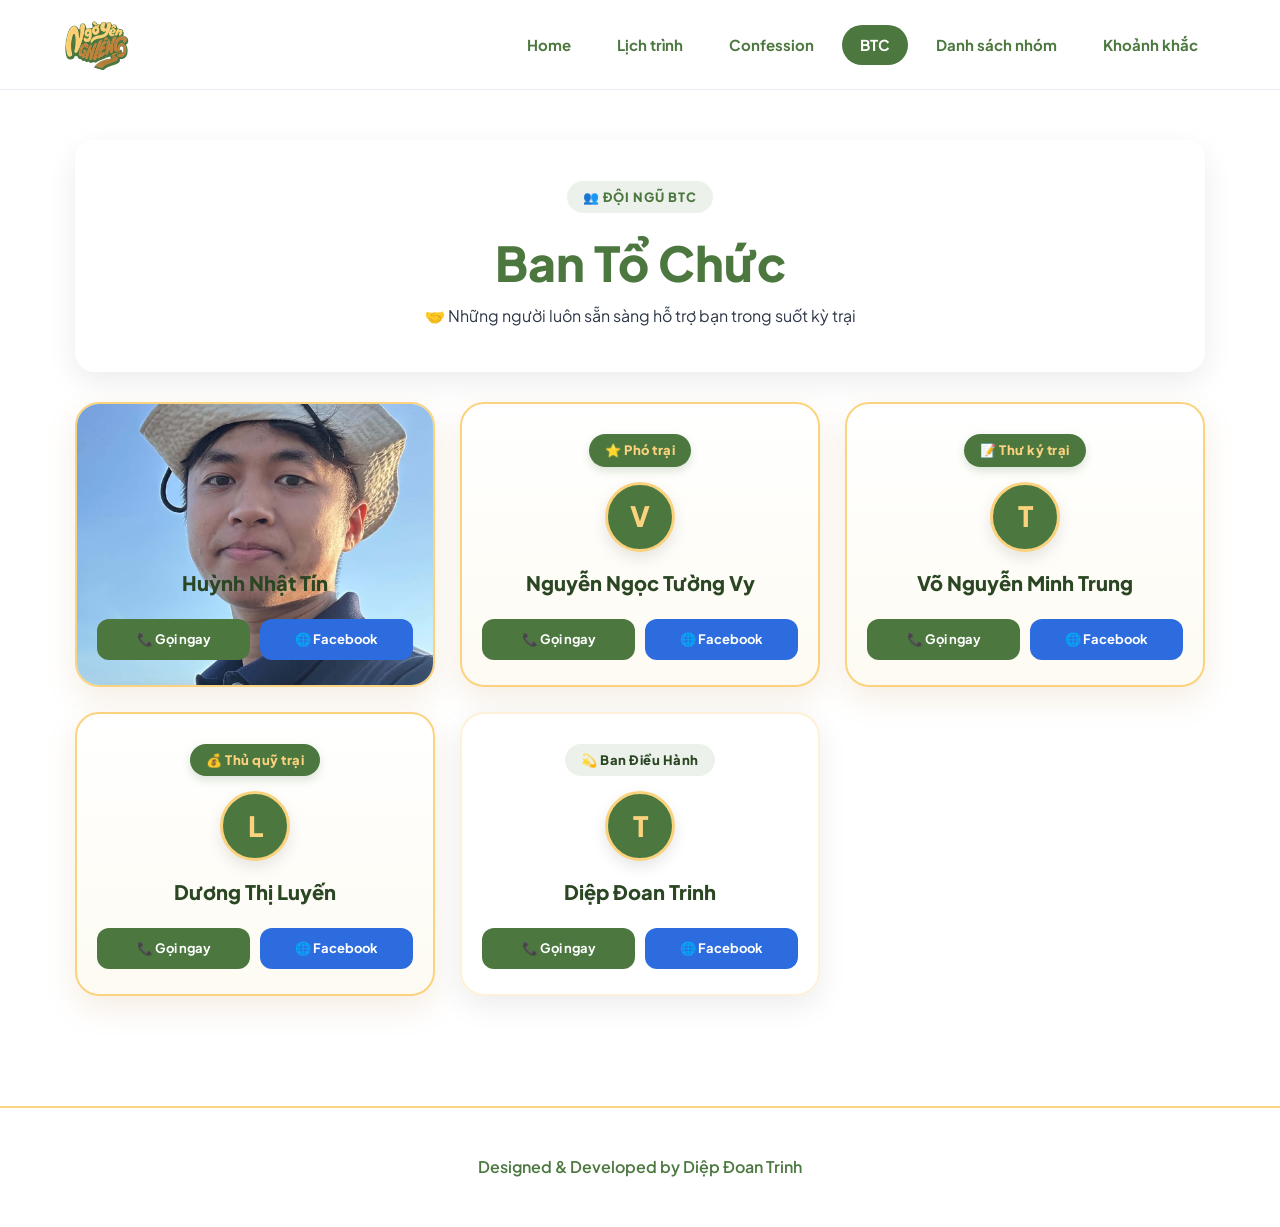
==== commit 0eac01a5: "Replace member avatar with image for Huỳnh Nhật Tín Updated member avatar for Huỳnh Nhật Tín." ====
--- a/pages/btc.html
+++ b/pages/btc.html
@@ -49,7 +49,9 @@
         <section class="members btc-grid">
             <div class="member-card highlight-card">
                 <div class="role-badge">👑 Trưởng trại</div>
-                <div class="member-avatar">T</div>
+                <div class="member-avatar">
+                    <img src="../images/BTC/tinhuynh.png" alt="Huỳnh Nhật Tín">
+                </div>
                 <h3>Huỳnh Nhật Tín</h3>
                 <div class="member-buttons">
                     <a class="call-btn" href="tel:0384628883" onclick="return confirm('Gọi cho Huỳnh Nhật Tín?')">📞 Gọi ngay</a>
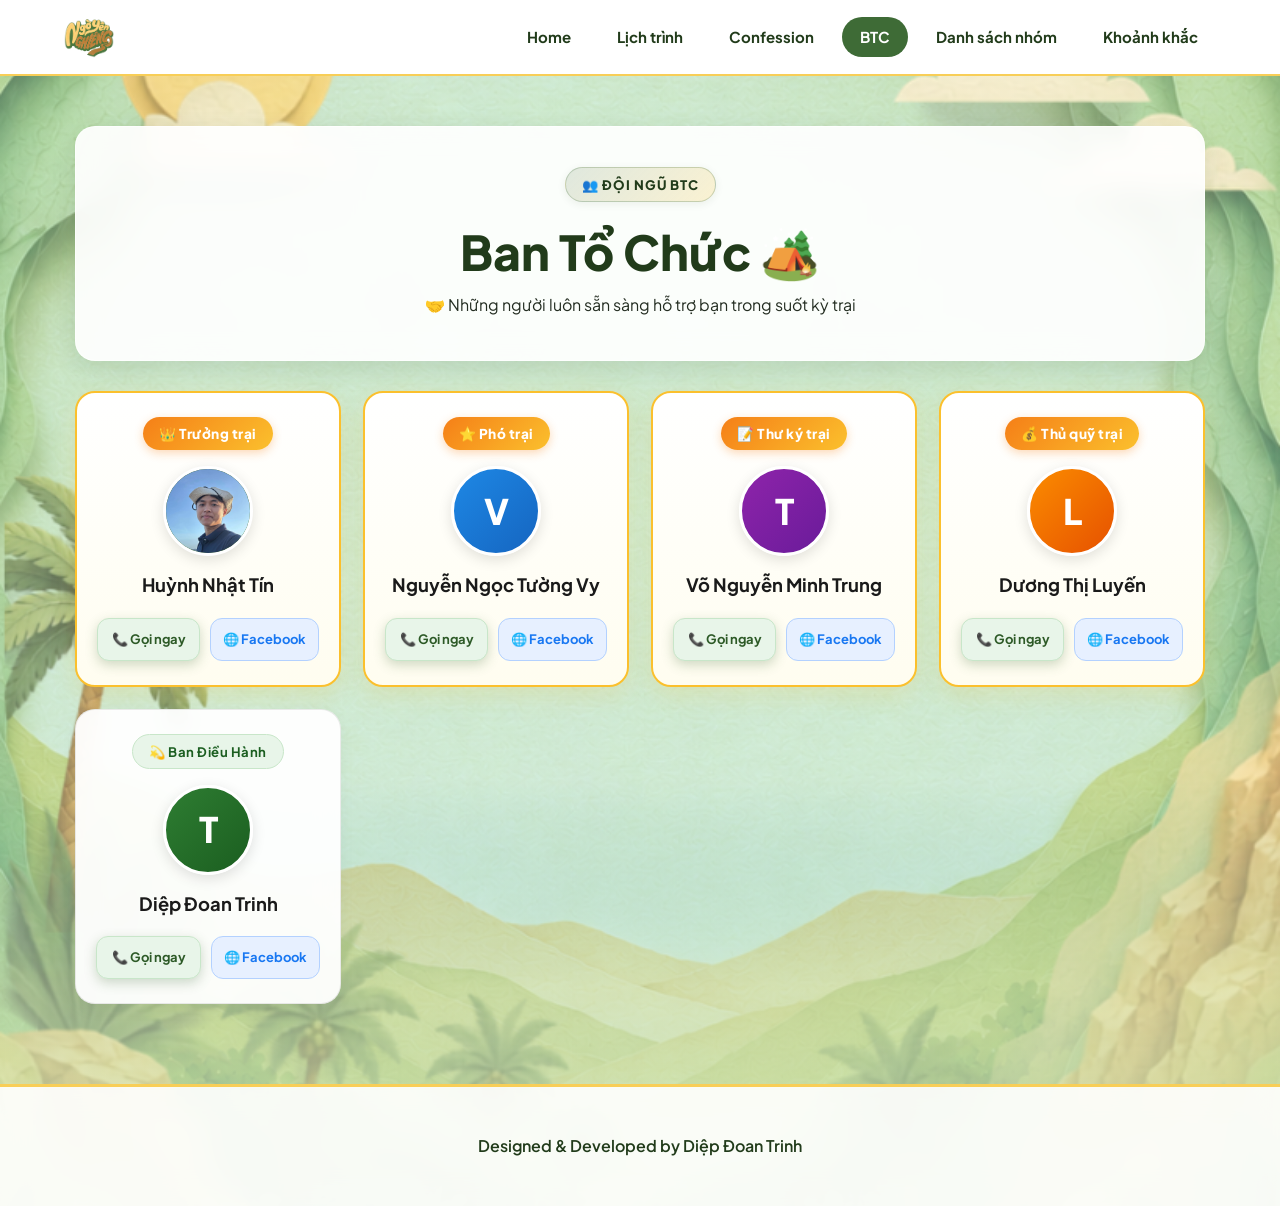
==== commit f4f29114: "Enhance BTC page layout and member cards" ====
--- a/pages/btc.html
+++ b/pages/btc.html
@@ -15,6 +15,159 @@
     <meta name="apple-mobile-web-app-capable" content="yes">
     <meta name="apple-mobile-web-app-status-bar-style" content="black-translucent">
     <meta name="apple-mobile-web-app-title" content="BTN LX">
+
+    <style>
+        /* ==========================================
+           BẢNG MÀU & STYLE RIÊNG TRANG BTC (NÂNG CẤP)
+           ========================================== */
+        .btc-grid {
+            display: grid;
+            grid-template-columns: repeat(auto-fill, minmax(260px, 1fr));
+            gap: 22px;
+            margin-top: 30px;
+        }
+
+        /* Thẻ Thành Viên Chung */
+        .member-card {
+            background: rgba(255, 255, 255, 0.95);
+            border-radius: 20px;
+            padding: 24px 20px;
+            border: 1px solid rgba(0, 0, 0, 0.08);
+            box-shadow: 0 6px 18px rgba(0, 0, 0, 0.04);
+            display: flex;
+            flex-direction: column;
+            align-items: center;
+            text-align: center;
+            position: relative;
+            transition: transform 0.25s ease, box-shadow 0.25s ease;
+        }
+
+        .member-card:hover {
+            transform: translateY(-6px);
+            box-shadow: 0 12px 28px rgba(0, 0, 0, 0.12);
+        }
+
+        /* 🌟 NỔI BẬT: 4 VỊ TRÍ BTC CHÍNH */
+        .member-card.highlight-card {
+            border: 2px solid #fbc02d !important; /* Viền Vàng Kim */
+            background: linear-gradient(180deg, #ffffff 0%, #fffdf0 100%) !important; /* Nền ánh vàng nhẹ */
+            box-shadow: 0 8px 24px rgba(251, 192, 45, 0.18) !important;
+        }
+
+        /* Badge Vai Trò Của 4 BTC Chính (Nổi bật) */
+        .member-card.highlight-card .role-badge {
+            background: linear-gradient(135deg, #f57f17, #fbc02d);
+            color: #ffffff;
+            padding: 6px 16px;
+            border-radius: 20px;
+            font-size: 0.85rem;
+            font-weight: 800;
+            margin-bottom: 16px;
+            box-shadow: 0 3px 10px rgba(245, 127, 23, 0.3);
+            display: inline-flex;
+            align-items: center;
+            gap: 6px;
+        }
+
+        /* 🛠️ FIX LỖI: Badge Ban Điều Hành (Rõ chữ, không bị chìm) */
+        .role-badge.sub {
+            background: #e8f5e9 !important;
+            color: #1b5e20 !important;
+            border: 1px solid #c8e6c9;
+            padding: 6px 16px;
+            border-radius: 20px;
+            font-size: 0.82rem;
+            font-weight: 700;
+            margin-bottom: 16px;
+            display: inline-flex;
+            align-items: center;
+            gap: 6px;
+        }
+
+        /* Avatar Chung */
+        .member-avatar {
+            width: 90px;
+            height: 90px;
+            border-radius: 50%;
+            margin-bottom: 14px;
+            box-shadow: 0 4px 14px rgba(0, 0, 0, 0.12);
+            border: 3px solid #ffffff;
+            overflow: hidden;
+            display: flex;
+            align-items: center;
+            justify-content: center;
+            color: #ffffff;
+            font-size: 2.2rem;
+            font-weight: 800;
+            user-select: none;
+        }
+
+        .member-avatar img {
+            width: 100%;
+            height: 100%;
+            object-fit: cover;
+        }
+
+        /* 🎨 Dải màu Gradient riêng cho từng chữ cái avatar */
+        .avatar-v { background: linear-gradient(135deg, #1e88e5, #1565c0); } /* Vy - Xanh Dương */
+        .avatar-t { background: linear-gradient(135deg, #8e24aa, #6a1b9a); } /* Trung - Tím */
+        .avatar-l { background: linear-gradient(135deg, #fb8c00, #e65100); } /* Luyến - Cam */
+        .avatar-bdh { background: linear-gradient(135deg, #2e7d32, #1b5e20); } /* Trinh - Xanh Lá */
+
+        /* Tên Thành Viên */
+        .member-card h3 {
+            font-size: 1.15rem;
+            color: #1a1a1a;
+            font-weight: 700;
+            margin-bottom: 18px;
+        }
+
+        /* Khung Nút Bấm Liên Hệ */
+        .member-buttons {
+            display: flex;
+            gap: 10px;
+            width: 100%;
+            margin-top: auto;
+        }
+
+        .member-buttons a {
+            flex: 1;
+            padding: 9px 10px;
+            border-radius: 12px;
+            font-size: 0.85rem;
+            font-weight: 700;
+            text-decoration: none;
+            display: inline-flex;
+            align-items: center;
+            justify-content: center;
+            gap: 5px;
+            transition: all 0.2s ease;
+        }
+
+        /* Nút Gọi */
+        .call-btn {
+            background: #e8f5e9;
+            color: #2d5a27 !important;
+            border: 1px solid #c8e6c9;
+        }
+
+        .call-btn:hover {
+            background: #2d5a27;
+            color: #ffffff !important;
+        }
+
+        /* Nút Facebook */
+        .facebook-btn {
+            background: #e7f0ff;
+            color: #1877f2 !important;
+            border: 1px solid #b3d1ff;
+        }
+
+        .facebook-btn:hover {
+            background: #1877f2;
+            color: #ffffff !important;
+        }
+    </style>
 </head>
 
 <body>
@@ -42,15 +195,18 @@
     <main class="container">
         <section class="page-title glass text-center">
             <span class="page-title-badge">👥 ĐỘI NGŨ BTC</span>
-            <h1>Ban Tổ Chức</h1>
+            <h1>Ban Tổ Chức 🏕️</h1>
             <p>🤝 Những người luôn sẵn sàng hỗ trợ bạn trong suốt kỳ trại</p>
         </section>
 
+        <!-- Danh sách Ban Tổ Chức -->
         <section class="members btc-grid">
+            
+            <!-- 1. Trưởng Trại -->
             <div class="member-card highlight-card">
                 <div class="role-badge">👑 Trưởng trại</div>
                 <div class="member-avatar">
-                    <img src="../images/BTC/tinhuynh.png" alt="Huỳnh Nhật Tín">
+                    <img src="../images/BTC/tinhuynh.png" alt="Huỳnh Nhật Tín" onerror="this.style.display='none'; this.parentNode.textContent='T';">
                 </div>
                 <h3>Huỳnh Nhật Tín</h3>
                 <div class="member-buttons">
@@ -59,9 +215,10 @@
                 </div>
             </div>
 
+            <!-- 2. Phó Trại -->
             <div class="member-card highlight-card">
                 <div class="role-badge">⭐ Phó trại</div>
-                <div class="member-avatar">V</div>
+                <div class="member-avatar avatar-v">V</div>
                 <h3>Nguyễn Ngọc Tường Vy</h3>
                 <div class="member-buttons">
                     <a class="call-btn" href="tel:0337631143" onclick="return confirm('Gọi cho Nguyễn Ngọc Tường Vy?')">📞 Gọi ngay</a>
@@ -69,9 +226,10 @@
                 </div>
             </div>
 
+            <!-- 3. Thư Ký Trại -->
             <div class="member-card highlight-card">
                 <div class="role-badge">📝 Thư ký trại</div>
-                <div class="member-avatar">T</div>
+                <div class="member-avatar avatar-t">T</div>
                 <h3>Võ Nguyễn Minh Trung</h3>
                 <div class="member-buttons">
                     <a class="call-btn" href="tel:0704768756" onclick="return confirm('Gọi cho Võ Nguyễn Minh Trung?')">📞 Gọi ngay</a>
@@ -79,9 +237,10 @@
                 </div>
             </div>
 
+            <!-- 4. Thủ Quỹ Trại -->
             <div class="member-card highlight-card">
                 <div class="role-badge">💰 Thủ quỹ trại</div>
-                <div class="member-avatar">L</div>
+                <div class="member-avatar avatar-l">L</div>
                 <h3>Dương Thị Luyến</h3>
                 <div class="member-buttons">
                     <a class="call-btn" href="tel:0365719910" onclick="return confirm('Gọi cho Dương Thị Luyến?')">📞 Gọi ngay</a>
@@ -89,15 +248,17 @@
                 </div>
             </div>
 
+            <!-- 5. Ban Điều Hành -->
             <div class="member-card">
                 <div class="role-badge sub">💫 Ban Điều Hành</div>
-                <div class="member-avatar">T</div>
+                <div class="member-avatar avatar-bdh">T</div>
                 <h3>Diệp Đoan Trinh</h3>
                 <div class="member-buttons">
                     <a class="call-btn" href="tel:0816173731" onclick="return confirm('Gọi cho Diệp Đoan Trinh?')">📞 Gọi ngay</a>
                     <a class="facebook-btn" href="https://www.facebook.com/theresadiep6" target="_blank" rel="noopener">🌐 Facebook</a>
                 </div>
             </div>
+
         </section>
     </main>
 
@@ -106,18 +267,30 @@
     </footer>
 
     <script>
+        // Menu Toggle Mobile
         const toggle = document.querySelector(".menu-toggle");
         const menu = document.querySelector(".menu");
+
         toggle.addEventListener("click", () => {
             menu.classList.toggle("show");
             toggle.textContent = menu.classList.contains("show") ? "✕" : "☰";
         });
+
         document.addEventListener("click", (e) => {
             if (!menu.contains(e.target) && !toggle.contains(e.target)) {
                 menu.classList.remove("show");
                 toggle.textContent = "☰";
             }
         });
+
+        // Service Worker
+        if ('serviceWorker' in navigator) {
+            window.addEventListener('load', () => {
+                navigator.serviceWorker.register('../sw.js')
+                    .then(reg => console.log('SW đã đăng ký thành công!'))
+                    .catch(err => console.log('Lỗi đăng ký SW:', err));
+            });
+        }
     </script>
 </body>
 
--- a/style.css
+++ b/style.css
@@ -1,1747 +1,1587 @@
 /* ==========================================================================
-   1. IMPORTS, VARS & BASE RESET
+   1. IMPORTS, VARS & BASE RESET (CONCEPT POSTER NGỜ YÊN NGHIÊNG)
    ========================================================================== */
-   @import url('https://fonts.googleapis.com/css2?family=Plus+Jakarta+Sans:wght@400;500;600;700;800&display=swap');
-
-   :root {
-       --color-green-main: #4c7840;
-       --color-yellow-main: #fbd27d;
-       --color-brown-main: #bf833f;
-       --color-green-dark: #2a4623;
-       --color-bg-paper: #fdfcf7;
-       --color-text-main: #2D3748;
-       --color-blue-fb: #2d6cdf;
-       --shadow-soft: 0 10px 30px rgba(0, 0, 0, 0.08);
-       --shadow-hover: 0 18px 40px rgba(0, 0, 0, 0.15);
-       --transition-fast: all 0.25s ease;
-       --transition-smooth: all 0.35s cubic-bezier(0.25, 1, 0.5, 1);
-   }
-   
-   * {
-       margin: 0;
-       padding: 0;
-       box-sizing: border-box;
-   }
-   
-   html {
-       scroll-behavior: smooth;
-   }
-   
-   body {
-       color: var(--color-text-main);
-       background: linear-gradient(rgba(253, 252, 247, 0.8)),
-           url(images/background.png) center/cover fixed;
-       min-height: 100vh;
-       font-family: 'Plus Jakarta Sans', -apple-system, sans-serif;
-       line-height: 1.6;
-   }
-   
-   ::selection {
-       background: var(--color-green-main);
-       color: #fff;
-   }
-   
-   section {
-       margin-bottom: 30px;
-   }
-   
-   .container {
-       max-width: 1200px;
-       margin: 0 auto;
-       padding: 20px;
-   }
-   
-   /* ==========================================================================
+@import url('https://fonts.googleapis.com/css2?family=Plus+Jakarta+Sans:wght@400;500;600;700;800&display=swap');
+
+:root {
+    /* Palette lấy trực tiếp từ Poster Cắt Giấy */
+    --color-green-main: #3e6b36;
+    /* Xanh lá cây rừng chủ đạo */
+    --color-green-dark: #213b1a;
+    /* Xanh đậm viền / bóng đổ */
+    --color-yellow-main: #f8ce57;
+    /* Vàng mặt trời / Chữ Ngờ Yên */
+    --color-brown-main: #a86233;
+    /* Nâu đất con đường / Chữ Nghiêng */
+    --color-cyan-stream: #2ba08a;
+    /* Xanh ngọc dòng suối */
+    --color-cream-soft: #fbf7ec;
+    /* Kem giấy mịn màng */
+    --color-bg-paper: #f4f6ee;
+    /* Nền tổng thể nhẹ nhàng */
+    --color-text-main: #232d21;
+    /* Chữ tối màu xanh rêu đậm */
+    --color-blue-fb: #2d6cdf;
+
+    /* Shadow & Hiệu ứng cắt giấy (Paper Layer) */
+    --shadow-paper: 0 8px 24px rgba(33, 59, 26, 0.12);
+    --shadow-hover: 0 16px 36px rgba(33, 59, 26, 0.2);
+    --transition-fast: all 0.25s ease;
+    --transition-smooth: all 0.35s cubic-bezier(0.25, 1, 0.5, 1);
+}
+
+* {
+    margin: 0;
+    padding: 0;
+    box-sizing: border-box;
+}
+
+html {
+    scroll-behavior: smooth;
+}
+
+body {
+    color: var(--color-text-main);
+    /* Lớp phủ 0.35 opacity giúp nền hiện rõ nét, cuộn scroll theo trang */
+    background: linear-gradient(rgba(244, 246, 238, 0.35), rgba(244, 246, 238, 0.35)),
+        url(images/background.png) center/cover scroll;
+    min-height: 100vh;
+    font-family: 'Plus Jakarta Sans', -apple-system, sans-serif;
+    line-height: 1.6;
+}
+
+::selection {
+    background: var(--color-green-main);
+    color: var(--color-yellow-main);
+}
+
+section {
+    margin-bottom: 30px;
+}
+
+.container {
+    max-width: 1200px;
+    margin: 0 auto;
+    padding: 20px;
+}
+
+/* ==========================================================================
       2. TYPOGRAPHY & SHARED UTILITIES
       ========================================================================== */
-   h1, h2, h3, label {
-       color: var(--color-green-main);
-   }
-   
-   h1 {
-       text-align: center;
-       font-size: clamp(32px, 5vw, 48px);
-       font-weight: 800;
-   }
-   
-   h2 {
-       font-weight: 700;
-   }
-   
-   p {
-       line-height: 1.8;
-   }
-   
-   .text-center { text-align: center; }
-   
-   .section-description,
-   .sub-text,
-   .gallery-subtitle {
-       color: #666;
-   }
-   
-   .section-description {
-       margin: 10px 0 30px;
-   }
-   
-   .sub-text {
-       font-size: 0.9rem;
-       opacity: 0.8;
-       margin-top: 5px;
-   }
-   
-   /* Helpers */
-   .flex-center,
-   .member-avatar,
-   .user-avatar,
-   .image-modal,
-   .intro-screen,
-   .countdown-live {
-       display: flex;
-       align-items: center;
-       justify-content: center;
-   }
-   
-   .glass,
-   .page-title,
-   .group-card,
-   .member-card,
-   .countdown,
-   .confession-form {
-       background: rgba(255, 255, 255, 0.85);
-       backdrop-filter: blur(12px);
-       -webkit-backdrop-filter: blur(12px);
-       border-radius: 24px;
-       box-shadow: var(--shadow-soft);
-   }
-   
-   .glass {
-       border: 1px solid rgba(255, 255, 255, 0.5);
-       border-radius: 20px;
-   }
-   
-   /* ==========================================================================
+h1,
+h2,
+h3,
+label {
+    color: var(--color-green-dark);
+}
+
+h1 {
+    text-align: center;
+    font-size: clamp(32px, 5vw, 48px);
+    font-weight: 800;
+}
+
+h2 {
+    font-weight: 700;
+}
+
+p {
+    line-height: 1.8;
+}
+
+.text-center {
+    text-align: center;
+}
+
+.section-description,
+.sub-text,
+.gallery-subtitle {
+    color: #556353;
+}
+
+.section-description {
+    margin: 10px 0 30px;
+}
+
+.sub-text {
+    font-size: 0.9rem;
+    opacity: 0.85;
+    margin-top: 5px;
+}
+
+/* Common Helpers */
+.flex-center {
+    display: flex;
+    align-items: center;
+    justify-content: center;
+}
+
+.glass,
+.page-title,
+.group-card,
+.member-card,
+.countdown,
+.confession-form {
+    background: rgba(255, 255, 255, 0.92);
+    backdrop-filter: blur(12px);
+    -webkit-backdrop-filter: blur(12px);
+    border-radius: 24px;
+    box-shadow: var(--shadow-paper);
+    border: 1px solid rgba(248, 206, 87, 0.3);
+}
+
+.glass {
+    border: 1px solid rgba(255, 255, 255, 0.6);
+    border-radius: 20px;
+}
+
+/* ==========================================================================
       3. BUTTONS & INPUTS
       ========================================================================== */
-   button,
-   .call-btn,
-   .facebook-btn,
-   .upload-btn {
-       display: inline-flex;
-       justify-content: center;
-       align-items: center;
-       padding: 14px 28px;
-       border-radius: 12px;
-       font-weight: 700;
-       cursor: pointer;
-       border: none;
-       transition: var(--transition-fast);
-       text-decoration: none !important;
-   }
-   
-   button,
-   .call-btn {
-       background: var(--color-green-main);
-       color: #fff !important;
-   }
-   
-   button:hover,
-   .call-btn:hover {
-       background: var(--color-green-dark);
-       transform: translateY(-2px);
-       box-shadow: 0 6px 18px rgba(76, 120, 64, 0.3);
-   }
-   
-   .facebook-btn {
-       background: var(--color-blue-fb);
-       color: #fff !important;
-   }
-   
-   .facebook-btn:hover {
-       background: #185cbc;
-       transform: translateY(-2px);
-   }
-   
-   input,
-   textarea,
-   select {
-       width: 100%;
-       padding: 14px 18px;
-       margin: 10px 0 20px;
-       border: 2px solid #e2e8f0;
-       border-radius: 14px;
-       font: inherit;
-       font-size: 15px;
-       transition: var(--transition-fast);
-       background: rgba(255, 255, 255, 0.9);
-   }
-   
-   input:focus,
-   textarea:focus,
-   select:focus {
-       outline: none;
-       border-color: var(--color-green-main);
-       box-shadow: 0 0 0 4px rgba(76, 120, 64, 0.15);
-   }
-   
-   textarea {
-       resize: vertical;
-       min-height: 180px;
-   }
-   
-   .form-group {
-       margin-bottom: 20px;
-       transition: opacity 0.3s ease;
-   }
-   
-   .form-group label {
-       display: block;
-       font-weight: 600;
-       margin-bottom: 8px;
-       color: #444;
-       font-size: 0.95rem;
-   }
-   
-   .label-row {
-       display: flex;
-       justify-content: space-between;
-       align-items: center;
-   }
-   
-   .char-count {
-       font-size: 0.8rem;
-       color: #888;
-   }
-   
-   /* ==========================================================================
+button,
+.call-btn,
+.facebook-btn,
+.upload-btn {
+    display: inline-flex;
+    justify-content: center;
+    align-items: center;
+    padding: 12px 26px;
+    border-radius: 14px;
+    font-weight: 700;
+    cursor: pointer;
+    border: none;
+    transition: var(--transition-fast);
+    text-decoration: none !important;
+}
+
+button,
+.call-btn {
+    background: var(--color-green-main);
+    color: #ffffff !important;
+    box-shadow: 0 4px 12px rgba(62, 107, 54, 0.25);
+}
+
+button:hover,
+.call-btn:hover {
+    background: var(--color-green-dark);
+    transform: translateY(-2px);
+    box-shadow: var(--shadow-hover);
+}
+
+.facebook-btn {
+    background: var(--color-blue-fb);
+    color: #fff !important;
+}
+
+.facebook-btn:hover {
+    background: #185cbc;
+    transform: translateY(-2px);
+}
+
+input,
+textarea,
+select {
+    width: 100%;
+    padding: 14px 18px;
+    margin: 10px 0 20px;
+    border: 2px solid #dce4d9;
+    border-radius: 14px;
+    font: inherit;
+    font-size: 15px;
+    transition: var(--transition-fast);
+    background: rgba(255, 255, 255, 0.95);
+}
+
+input:focus,
+textarea:focus,
+select:focus {
+    outline: none;
+    border-color: var(--color-green-main);
+    box-shadow: 0 0 0 4px rgba(62, 107, 54, 0.15);
+}
+
+textarea {
+    resize: vertical;
+    min-height: 180px;
+}
+
+.form-group {
+    margin-bottom: 20px;
+    transition: opacity 0.3s ease;
+}
+
+.form-group label {
+    display: block;
+    font-weight: 600;
+    margin-bottom: 8px;
+    color: var(--color-green-dark);
+    font-size: 0.95rem;
+}
+
+.label-row {
+    display: flex;
+    justify-content: space-between;
+    align-items: center;
+}
+
+.char-count {
+    font-size: 0.8rem;
+    color: #778873;
+}
+
+/* ==========================================================================
       4. HEADER & NAV
       ========================================================================== */
-   header {
-       position: sticky;
-       top: 0;
-       z-index: 100;
-       background: rgba(255, 255, 255, 0.88);
-       backdrop-filter: blur(16px);
-       -webkit-backdrop-filter: blur(16px);
-       border-bottom: 1px solid rgba(226, 232, 240, 0.8);
-   }
-   
-   nav {
-       display: flex;
-       justify-content: space-between;
-       align-items: center;
-       max-width: 1200px;
-       margin: auto;
-       padding: 12px 24px;
-   }
-   
-   .logo { flex-shrink: 0; }
-   
-   .logo img {
-       height: 65px;
-       width: auto;
-       display: block;
-       transition: transform 0.35s ease;
-   }
-   
-   .logo img:hover {
-       transform: rotate(-3deg) scale(1.06);
-   }
-   
-   .menu {
-       display: flex;
-       align-items: center;
-       justify-content: flex-end;
-       gap: 10px;
-       flex: 1;
-   }
-   
-   .menu a {
-       color: var(--color-green-main);
-       text-decoration: none;
-       transition: var(--transition-fast);
-       font-weight: 700;
-       font-size: 15px;
-       padding: 8px 18px;
-       border-radius: 999px;
-   }
-   
-   .menu a:hover {
-       background: rgba(76, 120, 64, 0.1);
-       color: var(--color-green-dark);
-   }
-   
-   .menu a.active {
-       background: var(--color-green-main);
-       color: #fff;
-   }
-   
-   .menu-toggle {
-       display: none;
-       background: transparent !important;
-       border: none !important;
-       font-size: 30px;
-       color: var(--color-green-main) !important;
-       cursor: pointer;
-       line-height: 1;
-       padding: 4px 8px !important;
-       box-shadow: none !important;
-       transform: none !important;
-   }
-   
-   /* ==========================================================================
+header {
+    position: sticky;
+    top: 0;
+    z-index: 100;
+    background: #ffffff;
+    backdrop-filter: blur(16px);
+    -webkit-backdrop-filter: blur(16px);
+    border-bottom: 2px solid var(--color-yellow-main);
+}
+
+nav {
+    display: flex;
+    justify-content: space-between;
+    align-items: center;
+    max-width: 1200px;
+    margin: auto;
+    padding: 12px 24px;
+}
+
+.logo {
+    flex-shrink: 0;
+}
+
+.logo img {
+    height: 50px;
+    width: auto;
+    max-width: 100%;
+    display: block;
+    transition: transform 0.35s ease;
+}
+
+.logo img:hover {
+    transform: rotate(-3deg) scale(1.06);
+}
+
+.menu {
+    display: flex;
+    align-items: center;
+    justify-content: flex-end;
+    gap: 10px;
+    flex: 1;
+}
+
+.menu a {
+    color: var(--color-green-dark);
+    text-decoration: none;
+    transition: var(--transition-fast);
+    font-weight: 700;
+    font-size: 15px;
+    padding: 8px 18px;
+    border-radius: 999px;
+}
+
+.menu a:hover {
+    background: rgba(248, 206, 87, 0.25);
+    color: var(--color-brown-main);
+}
+
+.menu a.active {
+    background: var(--color-green-main);
+    color: #ffffff;
+}
+
+.menu-toggle {
+    display: none;
+    background: transparent !important;
+    border: none !important;
+    font-size: 30px;
+    color: var(--color-green-main) !important;
+    cursor: pointer;
+    line-height: 1;
+    padding: 4px 8px !important;
+    box-shadow: none !important;
+}
+
+/* ==========================================================================
       5. HERO & BIBLE QUOTE
       ========================================================================== */
-   .hero {
-       position: relative;
-       margin: 30px;
-       border-radius: 40px 15px;
-       overflow: hidden;
-       aspect-ratio: 1774/887;
-       cursor: pointer;
-       background: url(images/banner.png) center/cover no-repeat;
-       box-shadow: 5px 5px 0px rgba(191, 131, 63, 0.3);
-       transition: var(--transition-smooth);
-   }
-   
-   .hero:hover {
-       transform: translateY(-3px);
-       box-shadow: 8px 12px 25px rgba(0, 0, 0, 0.2);
-   }
-   
-   .hero-hint {
-       position: absolute;
-       left: 50%;
-       bottom: 30px;
-       transform: translateX(-50%);
-       padding: 14px 28px;
-       background: var(--color-yellow-main);
-       border-radius: 12px 12px 25px 12px;
-       color: var(--color-green-dark);
-       font-weight: 800;
-       font-size: clamp(14px, 1.8vw, 18px);
-       letter-spacing: 0.5px;
-       box-shadow: 4px 4px 0px var(--color-brown-main);
-       transition: 0.4s ease;
-       z-index: 5;
-       white-space: nowrap;
-       animation: pulseHint 2.2s infinite;
-   }
-   
-   .hero.show .hero-hint {
-       opacity: 0;
-       transform: translateX(-50%) translateY(20px);
-       pointer-events: none;
-   }
-   
-   @keyframes pulseHint {
-       0%, 100% {
-           transform: translateX(-50%) scale(1);
-           box-shadow: 4px 4px 0px var(--color-brown-main);
-       }
-       50% {
-           transform: translateX(-50%) scale(1.04);
-           box-shadow: 6px 6px 0px rgba(191, 131, 63, 0.6);
-       }
-   }
-   
-   .hero-overlay {
-       position: absolute;
-       inset: 0;
-       display: flex;
-       flex-direction: column;
-       justify-content: center;
-       align-items: center;
-       text-align: center;
-       padding: clamp(20px, 4vw, 50px);
-       background: rgba(253, 252, 247, 0.94);
-       backdrop-filter: blur(12px);
-       -webkit-backdrop-filter: blur(12px);
-       opacity: 0;
-       visibility: hidden;
-       transform: translateY(15px);
-       transition: opacity 0.4s cubic-bezier(0.16, 1, 0.3, 1),
-                   visibility 0.4s cubic-bezier(0.16, 1, 0.3, 1),
-                   transform 0.4s cubic-bezier(0.16, 1, 0.3, 1);
-       z-index: 10;
-       overflow-y: auto;
-       -webkit-overflow-scrolling: touch;
-   }
-   
-   .hero.show .hero-overlay {
-       opacity: 1;
-       visibility: visible;
-       transform: translateY(0);
-   }
-   
-   .hero-overlay > .bible-quote {
-       margin-top: auto;
-       margin-bottom: 20px;
-   }
-   
-   .hero-overlay > .close-hint {
-       margin-bottom: auto;
-   }
-   
-   .hero-overlay .bible-quote,
-   .hero-overlay .hero-meta,
-   .hero-overlay .close-hint {
-       opacity: 0;
-       transform: translateY(20px);
-       transition: opacity 0.5s cubic-bezier(0.16, 1, 0.3, 1),
-                   transform 0.5s cubic-bezier(0.16, 1, 0.3, 1);
-   }
-   
-   .hero.show .hero-overlay .bible-quote {
-       opacity: 1;
-       transform: translateY(0);
-       transition-delay: 0.1s;
-   }
-   
-   .hero.show .hero-overlay .hero-meta {
-       opacity: 1;
-       transform: translateY(0);
-       transition-delay: 0.2s;
-   }
-   
-   .hero.show .hero-overlay .close-hint {
-       opacity: 1;
-       transform: translateY(0);
-       transition-delay: 0.3s;
-   }
-   
-   .bible-quote {
-       text-align: center;
-       padding: 1.5rem 1rem;
-       position: relative;
-       width: 100%;
-       max-width: 680px;
-       background: #fff;
-       border-radius: 24px;
-       border: 2px solid var(--color-yellow-main);
-       box-shadow: 0 10px 25px rgba(191, 131, 63, 0.1);
-   }
-   
-   .bible-quote h2 {
-       font-size: clamp(1.1rem, 3vw, 1.4rem);
-       margin-bottom: 1rem;
-       color: #123b8d;
-       font-weight: 800;
-   }
-   
-   .bible-quote-text {
-       text-align: center;
-       line-height: 1.6;
-       font-size: clamp(0.9rem, 2.5vw, 1.1rem);
-       word-break: keep-all;
-       padding: 0 0.5rem;
-   }
-   
-   .bible-quote::before {
-       content: "❝";
-       position: absolute;
-       top: -22px;
-       left: 25px;
-       font-size: 65px;
-       line-height: 1;
-       color: var(--color-brown-main);
-       font-family: Georgia, serif;
-       pointer-events: none;
-   }
-   
-   .quote-body {
-       display: flex;
-       flex-direction: column;
-       gap: 0.4rem;
-   }
-   
-   .quote-body p {
-       font-size: 1rem;
-       line-height: 1.6;
-       margin: 0;
-       color: #2c3e2e;
-   }
-   
-   .hero-overlay h2 {
-       font-size: clamp(22px, 3.5vw, 32px);
-       margin-bottom: 18px;
-       font-weight: 800;
-   }
-   
-   .hero-overlay p {
-       color: #2c3e2e;
-       line-height: 2;
-       font-size: clamp(15px, 1.8vw, 18px);
-       font-weight: 500;
-   }
-   
-   .hero-meta {
-       display: flex;
-       gap: 20px;
-       padding: 12px 28px;
-       background: var(--color-green-main);
-       border-radius: 999px;
-       box-shadow: 0 6px 18px rgba(76, 120, 64, 0.25);
-   }
-   
-   .meta-item {
-       margin: 0 !important;
-       font-size: clamp(14px, 1.5vw, 16px) !important;
-       color: var(--color-yellow-main) !important;
-       font-weight: 600;
-   }
-   
-   .close-hint {
-       padding: 6px 16px;
-       background: rgba(191, 131, 63, 0.12);
-       border-radius: 20px;
-       color: var(--color-brown-main);
-       font-size: 13px;
-       font-style: italic;
-       font-weight: 600;
-       margin-top: 15px;
-       cursor: pointer;
-       transition: background 0.2s ease;
-   }
-   
-   .hero-overlay:hover .close-hint {
-       background: rgba(191, 131, 63, 0.25);
-   }
-   
-   /* ==========================================================================
+.hero {
+    position: relative;
+    margin: 30px;
+    border-radius: 36px 16px;
+    overflow: hidden;
+    aspect-ratio: 1774/887;
+    cursor: pointer;
+    background: url(images/banner.png) center/cover no-repeat;
+    box-shadow: 6px 6px 0px var(--color-brown-main);
+    transition: var(--transition-smooth);
+    border: 3px solid #ffffff;
+}
+
+.hero:hover {
+    transform: translateY(-3px);
+    box-shadow: 8px 12px 25px rgba(33, 59, 26, 0.25);
+}
+
+.hero-hint {
+    position: absolute;
+    left: 50%;
+    bottom: 30px;
+    transform: translateX(-50%);
+    padding: 12px 26px;
+    background: var(--color-yellow-main);
+    border-radius: 12px 12px 24px 12px;
+    color: var(--color-green-dark);
+    font-weight: 800;
+    font-size: clamp(14px, 1.8vw, 18px);
+    letter-spacing: 0.5px;
+    box-shadow: 4px 4px 0px var(--color-brown-main);
+    transition: 0.4s ease;
+    z-index: 5;
+    white-space: nowrap;
+    animation: pulseHint 2.2s infinite;
+}
+
+.hero.show .hero-hint {
+    opacity: 0;
+    transform: translateX(-50%) translateY(20px);
+    pointer-events: none;
+}
+
+@keyframes pulseHint {
+
+    0%,
+    100% {
+        transform: translateX(-50%) scale(1);
+        box-shadow: 4px 4px 0px var(--color-brown-main);
+    }
+
+    50% {
+        transform: translateX(-50%) scale(1.04);
+        box-shadow: 6px 6px 0px rgba(168, 98, 51, 0.6);
+    }
+}
+
+.hero-overlay {
+    position: absolute;
+    inset: 0;
+    display: flex;
+    flex-direction: column;
+    justify-content: center;
+    align-items: center;
+    text-align: center;
+    padding: clamp(20px, 4vw, 50px);
+    background: rgba(244, 246, 238, 0.95);
+    backdrop-filter: blur(12px);
+    -webkit-backdrop-filter: blur(12px);
+    opacity: 0;
+    visibility: hidden;
+    transform: translateY(15px);
+    transition: opacity 0.4s cubic-bezier(0.16, 1, 0.3, 1),
+        visibility 0.4s cubic-bezier(0.16, 1, 0.3, 1),
+        transform 0.4s cubic-bezier(0.16, 1, 0.3, 1);
+    z-index: 10;
+    overflow-y: auto;
+}
+
+.hero.show .hero-overlay {
+    opacity: 1;
+    visibility: visible;
+    transform: translateY(0);
+}
+
+.hero-overlay>.bible-quote {
+    margin-top: auto;
+    margin-bottom: 20px;
+}
+
+.hero-overlay>.close-hint {
+    margin-bottom: auto;
+}
+
+.hero-overlay .bible-quote,
+.hero-overlay .hero-meta,
+.hero-overlay .close-hint {
+    opacity: 0;
+    transform: translateY(20px);
+    transition: opacity 0.5s cubic-bezier(0.16, 1, 0.3, 1),
+        transform 0.5s cubic-bezier(0.16, 1, 0.3, 1);
+}
+
+.hero.show .hero-overlay .bible-quote {
+    opacity: 1;
+    transform: translateY(0);
+    transition-delay: 0.1s;
+}
+
+.hero.show .hero-overlay .hero-meta {
+    opacity: 1;
+    transform: translateY(0);
+    transition-delay: 0.2s;
+}
+
+.hero.show .hero-overlay .close-hint {
+    opacity: 1;
+    transform: translateY(0);
+    transition-delay: 0.3s;
+}
+
+.bible-quote {
+    text-align: center;
+    padding: 1.5rem 1rem;
+    position: relative;
+    width: 100%;
+    max-width: 680px;
+    background: #ffffff;
+    border-radius: 24px;
+    border: 2px solid var(--color-yellow-main);
+    box-shadow: 0 10px 25px rgba(168, 98, 51, 0.12);
+}
+
+.bible-quote h2 {
+    font-size: clamp(1.1rem, 3vw, 1.4rem);
+    margin-bottom: 1rem;
+    color: var(--color-green-dark);
+    font-weight: 800;
+}
+
+.bible-quote-text {
+    text-align: center;
+    line-height: 1.6;
+    font-size: clamp(0.9rem, 2.5vw, 1.1rem);
+    word-break: keep-all;
+    padding: 0 0.5rem;
+}
+
+.bible-quote::before {
+    content: "❝";
+    position: absolute;
+    top: -22px;
+    left: 25px;
+    font-size: 65px;
+    line-height: 1;
+    color: var(--color-brown-main);
+    font-family: Georgia, serif;
+    pointer-events: none;
+}
+
+.quote-body p {
+    font-size: 1rem;
+    line-height: 1.6;
+    margin: 0;
+    color: var(--color-text-main);
+}
+
+.hero-meta {
+    display: flex;
+    gap: 20px;
+    padding: 12px 28px;
+    background: var(--color-green-main);
+    border-radius: 999px;
+    box-shadow: 0 6px 18px rgba(62, 107, 54, 0.25);
+}
+
+.meta-item {
+    margin: 0 !important;
+    font-size: clamp(14px, 1.5vw, 16px) !important;
+    color: var(--color-yellow-main) !important;
+    font-weight: 700;
+}
+
+.close-hint {
+    padding: 6px 16px;
+    background: rgba(168, 98, 51, 0.12);
+    border-radius: 20px;
+    color: var(--color-brown-main);
+    font-size: 13px;
+    font-style: italic;
+    font-weight: 600;
+    margin-top: 15px;
+    cursor: pointer;
+    transition: background 0.2s ease;
+}
+
+.close-hint:hover {
+    background: rgba(168, 98, 51, 0.25);
+}
+
+/* ==========================================================================
       6. CARDS & FEATURES
       ========================================================================== */
-   .card-container,
-   .members,
-   .groups {
-       display: flex;
-       gap: 20px;
-       flex-wrap: wrap;
-       margin: 30px 15px;
-   }
-   
-   .schedule,
-   .page-title,
-   .countdown {
-       margin: 30px 15px;
-   }
-   
-   .page-title {
-       padding: 40px;
-       text-align: center;
-       border: 1px solid rgba(255, 255, 255, 0.6);
-   }
-   
-   .card-container {
-       display: grid;
-       grid-template-columns: repeat(auto-fit, minmax(260px, 1fr));
-       gap: 22px;
-   }
-   
-   .card,
-   .group-card {
-       position: relative;
-       background: #ffffff;
-       border-radius: 20px;
-       padding: 24px;
-       text-decoration: none;
-       color: inherit;
-       border: 1.5px solid rgba(0, 0, 0, 0.06);
-       box-shadow: 0 10px 25px rgba(0, 0, 0, 0.03);
-       display: flex;
-       flex-direction: column;
-       justify-content: space-between;
-       transition: all 0.35s cubic-bezier(0.16, 1, 0.3, 1);
-       overflow: hidden;
-   }
-   
-   .card:hover,
-   .group-card:hover {
-       transform: translateY(-8px);
-       box-shadow: 0 18px 35px rgba(76, 120, 64, 0.12);
-       border-color: rgba(251, 210, 125, 0.8);
-   }
-   
-   .card::before,
-   .member-card::before {
-       content: "";
-       position: absolute;
-       top: 0;
-       left: -150%;
-       width: 100%;
-       height: 100%;
-       background: linear-gradient(90deg, transparent 0%, rgba(251, 210, 125, 0.45) 50%, transparent 100%);
-       transition: left 0.75s ease-in-out;
-       pointer-events: none;
-       z-index: 2;
-   }
-   
-   .card:hover::before,
-   .member-card:hover::before {
-       left: 150%;
-   }
-   
-   .card-top {
-       display: flex;
-       justify-content: space-between;
-       align-items: center;
-       margin-bottom: 18px;
-   }
-   
-   .icon-wrapper {
-       width: 50px;
-       height: 50px;
-       border-radius: 16px;
-       background: #fdfbf7;
-       display: flex;
-       align-items: center;
-       justify-content: center;
-       font-size: 1.6rem;
-       box-shadow: inset 0 0 0 1px rgba(0,0,0,0.05);
-       transition: transform 0.3s ease;
-   }
-   
-   .card:hover .icon-wrapper {
-       transform: scale(1.1) rotate(-5deg);
-   }
-   
-   .card-tag {
-       font-size: 0.75rem;
-       font-weight: 700;
-       padding: 4px 10px;
-       border-radius: 12px;
-   }
-   
-   .tag-green { background: #e8f5e9; color: #2e7d32; }
-   .tag-pink  { background: #fce4ec; color: #c2185b; }
-   .tag-yellow{ background: #fff8e1; color: #f57f17; }
-   .tag-orange{ background: #fff3e0; color: #e65100; }
-   
-   .card h2 {
-       font-size: 34px;
-       line-height: 1;
-       margin-bottom: 10px;
-   }
-   
-   .card h3 {
-       font-size: 1.25rem;
-       font-weight: 800;
-       color: #2c3e2e;
-       margin-bottom: 8px;
-       transition: color 0.3s ease;
-   }
-   
-   .card:hover h3 {
-       color: var(--color-green-main);
-   }
-   
-   .card p {
-       font-size: 0.9rem;
-       color: #666;
-       line-height: 1.5;
-       margin-bottom: 20px;
-       flex-grow: 1;
-   }
-   
-   .card-footer {
-       display: flex;
-       align-items: center;
-       justify-content: space-between;
-       font-size: 0.85rem;
-       font-weight: 700;
-       color: var(--color-green-main);
-       border-top: 1px dashed #eee;
-       padding-top: 14px;
-   }
-   
-   .card-footer .arrow {
-       transition: transform 0.3s ease;
-       font-size: 1.1rem;
-   }
-   
-   .card:hover .card-footer .arrow {
-       transform: translateX(6px);
-   }
-   
-   .features {
-       max-width: 1200px;
-       margin: 50px auto;
-       padding: 0 20px;
-       animation-delay: .8s;
-   }
-   
-   .features h2, .features p { text-align: left; }
-   
-   .section-header {
-       text-align: center;
-       margin-bottom: 35px;
-   }
-   
-   .section-badge {
-       display: inline-block;
-       padding: 6px 16px;
-       background: rgba(76, 120, 64, 0.1);
-       color: var(--color-green-main);
-       border-radius: 20px;
-       font-size: 0.8rem;
-       font-weight: 700;
-       letter-spacing: 1px;
-       margin-bottom: 10px;
-   }
-   
-   .section-header h2 {
-       font-size: clamp(1.8rem, 4vw, 2.4rem);
-       color: var(--color-green-dark);
-       font-weight: 800;
-       margin-bottom: 8px;
-   }
-   
-   /* ==========================================================================
+.card-container {
+    display: grid;
+    grid-template-columns: repeat(auto-fit, minmax(260px, 1fr));
+    gap: 22px;
+    margin: 30px 15px;
+}
+
+.members,
+.groups,
+.schedule,
+.page-title,
+.countdown {
+    margin: 30px 15px;
+}
+
+.page-title {
+    padding: 40px;
+    text-align: center;
+}
+
+/* Styling giúp thẻ badge tiêu đề trang nổi bật */
+.page-title-badge {
+    display: inline-flex;
+    align-items: center;
+    gap: 6px;
+    padding: 6px 16px;
+    background: linear-gradient(135deg, rgba(62, 107, 54, 0.15), rgba(248, 206, 87, 0.25));
+    color: var(--color-green-dark, #213b1a);
+    font-size: 0.82rem;
+    font-weight: 800;
+    letter-spacing: 1px;
+    text-transform: uppercase;
+    border-radius: 20px;
+    border: 1px solid rgba(62, 107, 54, 0.25);
+    box-shadow: 0 2px 8px rgba(33, 59, 26, 0.08);
+    margin-bottom: 12px;
+}
+
+.card,
+.group-card {
+    position: relative;
+    background: #ffffff;
+    border-radius: 20px;
+    padding: 24px;
+    text-decoration: none;
+    color: inherit;
+    border: 1.5px solid rgba(62, 107, 54, 0.1);
+    box-shadow: var(--shadow-paper);
+    display: flex;
+    flex-direction: column;
+    justify-content: space-between;
+    transition: var(--transition-smooth);
+    overflow: hidden;
+}
+
+.card:hover,
+.group-card:hover {
+    transform: translateY(-8px);
+    box-shadow: var(--shadow-hover);
+    border-color: var(--color-yellow-main);
+}
+
+.card::before,
+.member-card::before {
+    content: "";
+    position: absolute;
+    top: 0;
+    left: -150%;
+    width: 100%;
+    height: 100%;
+    background: linear-gradient(90deg, transparent 0%, rgba(248, 206, 87, 0.4) 50%, transparent 100%);
+    transition: left 0.75s ease-in-out;
+    pointer-events: none;
+    z-index: 2;
+}
+
+.card:hover::before,
+.member-card:hover::before {
+    left: 150%;
+}
+
+.card-top {
+    display: flex;
+    justify-content: space-between;
+    align-items: center;
+    margin-bottom: 18px;
+}
+
+.icon-wrapper {
+    width: 50px;
+    height: 50px;
+    border-radius: 16px;
+    background: var(--color-cream-soft);
+    display: flex;
+    align-items: center;
+    justify-content: center;
+    font-size: 1.6rem;
+    box-shadow: inset 0 0 0 1px rgba(0, 0, 0, 0.05);
+    transition: transform 0.3s ease;
+}
+
+.card:hover .icon-wrapper {
+    transform: scale(1.1) rotate(-5deg);
+}
+
+.card-tag {
+    font-size: 0.75rem;
+    font-weight: 700;
+    padding: 4px 10px;
+    border-radius: 12px;
+}
+
+.tag-green {
+    background: #e8f5e9;
+    color: #2e7d32;
+}
+
+.tag-pink {
+    background: #fce4ec;
+    color: #c2185b;
+}
+
+.tag-yellow {
+    background: #fff8e1;
+    color: #f57f17;
+}
+
+.tag-orange {
+    background: #fff3e0;
+    color: #e65100;
+}
+
+.tag-blue {
+    background: #e3f2fd;
+    color: #1565c0;
+}
+
+.card h2 {
+    font-size: 34px;
+    line-height: 1;
+    margin-bottom: 10px;
+}
+
+.card h3 {
+    font-size: 1.25rem;
+    font-weight: 800;
+    color: var(--color-green-dark);
+    margin-bottom: 8px;
+}
+
+.card p {
+    font-size: 0.9rem;
+    color: #556353;
+    line-height: 1.5;
+    margin-bottom: 20px;
+    flex-grow: 1;
+}
+
+.card-footer {
+    display: flex;
+    align-items: center;
+    justify-content: space-between;
+    font-size: 0.85rem;
+    font-weight: 700;
+    color: var(--color-green-main);
+    border-top: 1px dashed #e2e8f0;
+    padding-top: 14px;
+}
+
+.card:hover .card-footer .arrow {
+    transform: translateX(6px);
+}
+
+.features {
+    max-width: 1200px;
+    margin: 50px auto;
+    padding: 0 20px;
+}
+
+.section-header {
+    text-align: center;
+    margin-bottom: 35px;
+}
+
+.section-badge {
+    display: inline-block;
+    padding: 6px 16px;
+    background: rgba(62, 107, 54, 0.12);
+    color: var(--color-green-main);
+    border-radius: 20px;
+    font-size: 0.8rem;
+    font-weight: 800;
+    letter-spacing: 1px;
+    margin-bottom: 10px;
+    text-transform: uppercase;
+}
+
+.section-header h2 {
+    font-size: clamp(1.8rem, 4vw, 2.4rem);
+    color: var(--color-green-dark);
+    font-weight: 800;
+    margin-bottom: 8px;
+}
+
+/* ==========================================================================
       7. BAN THÀNH TRẠI (BTC) & GROUPS
       ========================================================================== */
-   .btc-grid {
-       display: grid;
-       grid-template-columns: repeat(auto-fit, minmax(280px, 1fr));
-       gap: 25px;
-       max-width: 1200px;
-       margin: 30px auto !important;
-       padding: 0 15px;
-   }
-   
-   .member-card {
-       display: flex;
-       flex-direction: column;
-       align-items: center;
-       text-align: center;
-       padding: 30px 20px 25px;
-       border: 2px solid rgba(251, 210, 125, 0.3);
-       position: relative;
-       transition: var(--transition-smooth);
-       overflow: hidden;
-   }
-   
-   .member-card.highlight-card {
-       border-color: var(--color-yellow-main);
-       background: linear-gradient(180deg, #fff 0%, #fdfbf2 100%);
-       box-shadow: 0 12px 30px rgba(191, 131, 63, 0.15);
-   }
-   
-   .member-card:hover {
-       transform: translateY(-8px);
-       border-color: var(--color-green-main);
-       box-shadow: 0 16px 35px rgba(76, 120, 64, 0.18);
-   }
-   
-   .role-badge {
-       padding: 6px 16px;
-       background: var(--color-green-main);
-       color: var(--color-yellow-main);
-       font-size: 13px;
-       font-weight: 800;
-       border-radius: 20px;
-       margin-bottom: 15px;
-       letter-spacing: 0.5px;
-       box-shadow: 0 4px 10px rgba(76, 120, 64, 0.2);
-   }
-   
-   .role-badge.sub {
-       background: rgba(76, 120, 64, 0.1);
-       color: var(--color-green-dark);
-       box-shadow: none;
-   }
-   
-   .member-avatar {
-       width: 70px;
-       height: 70px;
-       border-radius: 50%;
-       background: var(--color-green-main);
-       color: var(--color-yellow-main);
-       font-size: 28px;
-       font-weight: 800;
-       margin-bottom: 15px;
-       border: 3px solid var(--color-yellow-main);
-       box-shadow: 0 6px 15px rgba(0, 0, 0, 0.1);
-   }
-   
-   .member-card h3 {
-       font-size: 20px;
-       font-weight: 800;
-       color: var(--color-green-dark);
-       margin-bottom: 20px;
-   }
-   
-   .member-buttons {
-       display: flex;
-       gap: 10px;
-       width: 100%;
-       margin-top: auto;
-   }
-   
-   .member-buttons a {
-       flex: 1;
-       padding: 10px 12px !important;
-       font-size: 13px !important;
-       border-radius: 12px !important;
-       white-space: nowrap;
-   }
-   
-   .search-box {
-       position: relative;
-       max-width: 500px;
-       margin: 20px auto 0;
-   }
-   
-   .search-box input {
-       width: 100%;
-       padding: 12px 20px 12px 45px;
-       border-radius: 25px;
-       border: 1px solid rgba(255, 255, 255, 0.3);
-       background: rgba(255, 255, 255, 0.8);
-       backdrop-filter: blur(10px);
-       font-size: 0.95rem;
-   }
-   
-   .search-box input:focus {
-       background: #fff;
-       box-shadow: 0 4px 15px rgba(0, 0, 0, 0.1);
-   }
-   
-   .groups-grid {
-       display: grid;
-       grid-template-columns: repeat(auto-fill, minmax(320px, 1fr));
-       gap: 25px;
-       margin-top: 30px;
-   }
-   
-   .card-header {
-       display: flex;
-       justify-content: space-between;
-       align-items: center;
-       margin-bottom: 16px;
-   }
-   
-   .group-badge {
-       display: inline-flex;
-       align-items: center;
-       gap: 6px;
-       padding: 6px 14px;
-       border-radius: 20px;
-       font-weight: 700;
-       font-size: 0.9rem;
-   }
-   
-   .badge-green { background: #e6f4ea; color: #137333; }
-   .badge-orange { background: #feefe3; color: #b06000; }
-   
-   .group-badge .dot {
-       width: 8px;
-       height: 8px;
-       border-radius: 50%;
-       background-color: currentColor;
-   }
-   
-   .member-count {
-       font-size: 0.85rem;
-       color: #666;
-       font-weight: 600;
-   }
-   
-   .leader-box {
-       display: flex;
-       align-items: center;
-       gap: 12px;
-       background: linear-gradient(135deg, #fff6d6 0%, #fff0b3 100%);
-       padding: 12px 16px;
-       border-radius: 12px;
-       margin-bottom: 20px;
-   }
-   
-   .leader-box .crown { font-size: 1.6rem; }
-   
-   .leader-info {
-       display: flex;
-       flex-direction: column;
-   }
-   
-   .leader-info .role {
-       font-size: 0.75rem;
-       text-transform: uppercase;
-       letter-spacing: 0.5px;
-       color: #8a6d3b;
-       font-weight: 700;
-   }
-   
-   .leader-info .name {
-       color: #4a3800;
-       font-size: 1rem;
-   }
-   
-   .members-section h4 {
-       font-size: 0.85rem;
-       color: #777;
-       text-transform: uppercase;
-       margin-bottom: 10px;
-       letter-spacing: 0.5px;
-   }
-   
-   .members-chips {
-       display: flex;
-       flex-wrap: wrap;
-       gap: 8px;
-   }
-   
-   .chip {
-       background: rgba(0, 0, 0, 0.04);
-       padding: 6px 12px;
-       border-radius: 12px;
-       font-size: 0.88rem;
-       color: #333;
-       transition: background 0.2s ease;
-   }
-   
-   .chip:hover {
-       background: rgba(0, 0, 0, 0.08);
-   }
-   
-   /* ==========================================================================
+.btc-grid {
+    display: grid;
+    grid-template-columns: repeat(auto-fit, minmax(280px, 1fr));
+    gap: 25px;
+    max-width: 1200px;
+    margin: 30px auto !important;
+    padding: 0 15px;
+}
+
+.member-card {
+    display: flex;
+    flex-direction: column;
+    align-items: center;
+    text-align: center;
+    padding: 30px 20px 25px;
+    border: 2px solid rgba(248, 206, 87, 0.5);
+    position: relative;
+    transition: var(--transition-smooth);
+    overflow: hidden;
+}
+
+.member-card.highlight-card {
+    border-color: var(--color-yellow-main);
+    background: linear-gradient(180deg, #ffffff 0%, #fcf8ec 100%);
+    box-shadow: 0 12px 30px rgba(168, 98, 51, 0.15);
+}
+
+.member-card:hover {
+    transform: translateY(-8px);
+    border-color: var(--color-green-main);
+    box-shadow: var(--shadow-hover);
+}
+
+.role-badge {
+    padding: 6px 16px;
+    background: var(--color-green-main);
+    color: var(--color-yellow-main);
+    font-size: 13px;
+    font-weight: 800;
+    border-radius: 20px;
+    margin-bottom: 15px;
+    letter-spacing: 0.5px;
+}
+
+.role-badge.sub {
+    background: rgba(62, 107, 54, 0.1);
+    color: var(--color-green-dark);
+}
+
+.member-avatar {
+    width: 80px;
+    height: 80px;
+    border-radius: 50%;
+    background: var(--color-green-main);
+    color: var(--color-yellow-main);
+    font-size: 28px;
+    font-weight: 800;
+    margin: 0 auto 15px;
+    border: 3px solid var(--color-yellow-main);
+    box-shadow: 0 6px 15px rgba(0, 0, 0, 0.1);
+    display: flex;
+    align-items: center;
+    justify-content: center;
+    overflow: hidden;
+}
+
+.member-avatar img {
+    width: 100%;
+    height: 100%;
+    object-fit: cover;
+}
+
+.member-card h3 {
+    font-size: 20px;
+    font-weight: 800;
+    color: var(--color-green-dark);
+    margin-bottom: 20px;
+}
+
+.member-buttons {
+    display: flex;
+    gap: 10px;
+    width: 100%;
+    margin-top: auto;
+}
+
+.member-buttons a {
+    flex: 1;
+    padding: 10px 12px !important;
+    font-size: 13px !important;
+    border-radius: 12px !important;
+    white-space: nowrap;
+}
+
+.groups-grid {
+    display: grid;
+    grid-template-columns: repeat(auto-fill, minmax(320px, 1fr));
+    gap: 25px;
+    margin-top: 30px;
+}
+
+.card-header {
+    display: flex;
+    justify-content: space-between;
+    align-items: center;
+    margin-bottom: 16px;
+}
+
+.group-badge {
+    background: var(--color-green-main);
+    color: #ffffff;
+    padding: 6px 14px;
+    border-radius: 20px;
+    font-weight: 700;
+    font-size: 0.92rem;
+    display: inline-flex;
+    align-items: center;
+    gap: 6px;
+}
+
+.group-badge.badge-green {
+    background-color: #2d5a27 !important;
+    color: #fff !important;
+}
+
+.group-badge.badge-red {
+    background-color: #c62828 !important;
+    color: #fff !important;
+}
+
+.group-badge.badge-blue {
+    background-color: #1565c0 !important;
+    color: #fff !important;
+}
+
+.group-badge.badge-orange {
+    background-color: #ef6c00 !important;
+    color: #fff !important;
+}
+
+.group-badge.badge-purple {
+    background-color: #6a1b9a !important;
+    color: #fff !important;
+}
+
+.group-badge.badge-yellow {
+    background-color: #fbc02d !important;
+    color: #222 !important;
+}
+
+.group-badge .dot {
+    width: 8px;
+    height: 8px;
+    border-radius: 50%;
+    background-color: currentColor;
+}
+
+.member-count {
+    font-size: 0.85rem;
+    color: #666;
+    font-weight: 600;
+}
+
+.leader-box {
+    display: flex;
+    align-items: center;
+    gap: 12px;
+    background: linear-gradient(135deg, #fff7dc 0%, #ffedb3 100%);
+    padding: 12px 16px;
+    border-radius: 12px;
+    margin-bottom: 20px;
+}
+
+.leader-info .role {
+    font-size: 0.75rem;
+    text-transform: uppercase;
+    letter-spacing: 0.5px;
+    color: var(--color-brown-main);
+    font-weight: 700;
+}
+
+.leader-info .name {
+    color: var(--color-green-dark);
+    font-size: 1rem;
+    font-weight: 700;
+}
+
+.members-section h4 {
+    font-size: 0.85rem;
+    color: #667763;
+    text-transform: uppercase;
+    margin-bottom: 10px;
+    letter-spacing: 0.5px;
+}
+
+.members-chips {
+    display: flex;
+    flex-wrap: wrap;
+    gap: 8px;
+}
+
+.chip {
+    background: rgba(62, 107, 54, 0.08);
+    padding: 6px 12px;
+    border-radius: 12px;
+    font-size: 0.88rem;
+    color: var(--color-text-main);
+}
+
+.chip:hover {
+    background: rgba(62, 107, 54, 0.15);
+}
+
+/* ==========================================================================
       8. SCHEDULE TABLE
       ========================================================================== */
-   .schedule { margin: 40px 30px; }
-   .schedule h2 { margin-bottom: 20px; }
-   
-   .schedule table {
-       margin-bottom: 40px;
-       background: #fff;
-       width: 100%;
-       border-collapse: separate;
-       border-spacing: 0;
-       border-radius: 20px;
-       overflow: hidden;
-       box-shadow: var(--shadow-soft);
-   }
-   
-   .schedule table:last-child { margin-bottom: 0; }
-   
-   th, td {
-       padding: 20px 24px;
-       border-bottom: 1px solid #edf2f7;
-   }
-   
-   th {
-       background: var(--color-green-main);
-       color: var(--color-yellow-main);
-       font-size: 18px;
-       font-weight: 700;
-       text-align: left;
-   }
-   
-   td:first-child {
-       width: 180px;
-       font-weight: 700;
-       color: var(--color-green-main);
-   }
-   
-   tr { transition: var(--transition-fast); }
-   tr:nth-child(even) { background: #fdfbf7; }
-   tr:last-child td { border-bottom: none; }
-   tr:hover { background: rgba(251, 210, 125, 0.15); }
-   
-   /* ==========================================================================
-      9. COUNTDOWN & STICKY TIMER
+.schedule table {
+    margin-bottom: 40px;
+    background: #ffffff;
+    width: 100%;
+    border-collapse: separate;
+    border-spacing: 0;
+    border-radius: 20px;
+    overflow: hidden;
+    box-shadow: var(--shadow-paper);
+}
+
+th,
+td {
+    padding: 20px 24px;
+    border-bottom: 1px solid #edf2f7;
+}
+
+th {
+    background: var(--color-green-main);
+    color: var(--color-yellow-main);
+    font-size: 18px;
+    font-weight: 700;
+    text-align: left;
+}
+
+td:first-child {
+    width: 180px;
+    font-weight: 700;
+    color: var(--color-green-main);
+}
+
+tr {
+    transition: var(--transition-fast);
+}
+
+tr:nth-child(even) {
+    background: #fdfbf7;
+}
+
+tr:hover {
+    background: rgba(248, 206, 87, 0.18);
+}
+
+tr.active-event {
+    background: rgba(248, 206, 87, 0.3) !important;
+    border-left: 4px solid var(--color-yellow-main);
+    font-weight: bold;
+    animation: pulse-row 2s infinite;
+}
+
+@keyframes pulse-row {
+
+    0%,
+    100% {
+        box-shadow: inset 0 0 5px rgba(248, 206, 87, 0.4);
+    }
+
+    50% {
+        box-shadow: inset 0 0 15px rgba(248, 206, 87, 0.8);
+    }
+}
+
+.active-badge {
+    background: var(--color-yellow-main);
+    color: var(--color-green-dark);
+    padding: 2px 6px;
+    border-radius: 4px;
+    font-size: 0.75rem;
+    margin-left: 6px;
+    vertical-align: middle;
+}
+
+/* ==========================================================================
+      9. COUNTDOWN BLOCK AT BOTTOM (Nằm ở cuối trang, không trôi sticky)
       ========================================================================== */
-   .countdown {
-       padding: 40px;
-       text-align: center;
-   }
-   
-   .countdown h2 { margin-bottom: 30px; }
-   
-   .countdown-container {
-       display: flex;
-       justify-content: center;
-       gap: 20px;
-       flex-wrap: wrap;
-       margin-top: 25px;
-   }
-   
-   .time-box {
-       width: 120px;
-       padding: 20px;
-       background: var(--color-green-main);
-       color: var(--color-yellow-main);
-       border-radius: 20px;
-       box-shadow: 0 8px 20px rgba(0, 0, 0, 0.1);
-       transition: transform 0.3s ease;
-   }
-   
-   .time-box:hover { transform: translateY(-5px); }
-   
-   .time-box span {
-       display: block;
-       font-size: 42px;
-       font-weight: 800;
-       line-height: 1;
-   }
-   
-   .time-box p {
-       margin-top: 8px;
-       font-size: 14px;
-       font-weight: 600;
-   }
-   
+.countdown {
+    padding: 40px;
+    text-align: center;
+}
+
+/* ==========================================================================
+   9. STICKY COUNTDOWN (Cố định ở góc dưới giữa màn hình)
+   ========================================================================== */
    .sticky-countdown {
-       position: fixed;
-       bottom: 20px;
-       right: 20px;
-       z-index: 9999;
-       background: var(--color-green-dark);
-       backdrop-filter: blur(12px);
-       color: var(--color-yellow-main);
-       padding: 12px 20px;
-       border-radius: 50px;
-       box-shadow: 0 8px 25px rgba(0, 0, 0, 0.25);
-       border: 1.5px solid var(--color-brown-main);
-       display: flex;
-       align-items: center;
-       gap: 12px;
-       font-size: 14px;
-       transition: var(--transition-smooth);
-   }
-   
-   .sticky-countdown.minimized {
-       transform: translateY(120%);
-       opacity: 0;
-       pointer-events: none;
-   }
-   
-   .countdown-live {
-       gap: 0.5rem;
-       flex-wrap: wrap;
-       width: 100%;
-   }
-   
-   .countdown-label {
-       white-space: nowrap;
-       font-size: clamp(0.8rem, 2vw, 0.95rem);
-   }
-   
-   .mini-timer {
-       display: inline-flex;
-       align-items: center;
-       gap: 0.3rem;
-       white-space: nowrap;
-   }
-   
-   .timer-unit {
-       font-size: clamp(0.8rem, 2vw, 0.95rem);
-       white-space: nowrap;
-   }
-   
-   .timer-unit strong { font-weight: 700; }
-   .timer-sep { opacity: 0.7; }
-   
-   .close-countdown-btn {
-       background: transparent !important;
-       border: none !important;
-       color: rgba(255, 255, 255, 0.6) !important;
-       font-size: 14px !important;
-       padding: 0 !important;
-       cursor: pointer;
-       line-height: 1;
-       margin-left: 5px;
-   }
-   
-   .close-countdown-btn:hover {
-       color: #fff !important;
-       transform: none !important;
-       box-shadow: none !important;
-   }
-   
-   /* ==========================================================================
+    position: fixed;
+    bottom: 20px;
+    left: 50%;
+    transform: translateX(-50%); /* Căn đều ra đúng chính giữa */
+    z-index: 999;
+    width: calc(100% - 32px);
+    max-width: 420px;
+    margin: 0;
+    padding: 14px 20px 12px;
+    border-radius: 20px;
+    background: rgba(255, 255, 255, 0.95);
+    backdrop-filter: blur(12px);
+    -webkit-backdrop-filter: blur(12px);
+    border: 2px solid var(--color-green-main);
+    box-shadow: 0 12px 32px rgba(33, 59, 26, 0.22);
+    text-align: center;
+    transition: all 0.3s ease;
+}
+
+
+.btc-badge {
+    display: inline-flex;
+    align-items: center;
+    gap: 6px;
+    background: #fef3c7;
+    border: 1px solid #f59e0b;
+    color: #b45309;
+    font-size: 12px;
+    font-weight: 800;
+    padding: 4px 12px;
+    border-radius: 20px;
+    margin-bottom: 12px;
+    letter-spacing: 0.5px;
+    animation: pulse-badge 2s infinite;
+}
+
+@keyframes pulse-badge {
+
+    0%,
+    100% {
+        opacity: 1;
+    }
+
+    50% {
+        opacity: 0.7;
+    }
+}
+
+.countdown-live {
+    display: flex;
+    flex-direction: column;
+    align-items: center;
+    justify-content: center;
+    width: 100%;
+}
+
+.mini-timer {
+    display: flex;
+    align-items: center;
+    justify-content: center;
+    gap: 8px;
+    margin-bottom: 12px;
+}
+
+.timer-card {
+    background: #f8fafc;
+    border: 1.5px solid #cbd5e1;
+    border-radius: 12px;
+    padding: 6px 12px;
+    min-width: 58px;
+    display: flex;
+    flex-direction: column;
+    align-items: center;
+}
+
+.timer-card span {
+    font-size: 24px;
+    font-weight: 800;
+    line-height: 1.1;
+    color: var(--color-green-dark);
+}
+
+.timer-card small {
+    font-size: 10px;
+    text-transform: uppercase;
+    color: #64748b;
+    font-weight: 700;
+}
+
+.timer-card.highlight-sec {
+    border-color: #ef4444;
+    background: #fff1f2;
+    animation: tickBeat 1s infinite;
+}
+
+.timer-card.highlight-sec span {
+    color: #dc2626;
+}
+
+@keyframes tickBeat {
+
+    0%,
+    100% {
+        transform: scale(1);
+    }
+
+    50% {
+        transform: scale(1.05);
+    }
+}
+
+/* Urgency Modes */
+.sticky-countdown.mode-excited {
+    background: linear-gradient(135deg, #fff7ed 0%, #ffedd5 100%);
+    border: 2px solid #f97316;
+}
+
+.sticky-countdown.mode-urgent {
+    background: linear-gradient(135deg, #fff1f2 0%, #ffe4e6 100%);
+    border: 2px solid #ef4444;
+    animation: hypeGlow 1.5s infinite alternate;
+}
+
+@keyframes hypeGlow {
+    0% {
+        box-shadow: 0 0 15px rgba(239, 68, 68, 0.3);
+        transform: scale(1);
+    }
+
+    100% {
+        box-shadow: 0 0 30px rgba(239, 68, 68, 0.6);
+        transform: scale(1.02);
+    }
+}
+
+/* CSS CHO THANH TIẾN ĐỘ HÀNH TRÌNH */
+.progress-container {
+    width: 100%;
+    height: 10px;
+    background-color: rgba(62, 107, 54, 0.15);
+    border-radius: 999px;
+    overflow: hidden;
+    margin-top: 14px;
+}
+
+.progress-bar {
+    height: 100%;
+    width: 0%;
+    background: linear-gradient(90deg, var(--color-green-main), var(--color-yellow-main));
+    border-radius: 999px;
+    transition: width 0.4s ease;
+}
+
+.progress-info {
+    display: flex;
+    justify-content: space-between;
+    align-items: center;
+    width: 100%;
+    font-size: 0.85rem;
+    margin-top: 6px;
+    color: var(--color-green-dark);
+    font-weight: 700;
+}
+
+/* ==========================================================================
       10. GALLERY & POSTS FEED
       ========================================================================== */
-   .gallery-hero {
-       padding: 25px;
-       margin-bottom: 30px;
-       display: flex;
-       justify-content: space-between;
-       align-items: center;
-       gap: 20px;
-   }
-   
-   .gallery-hero-v2 {
-       text-align: center;
-       padding: 30px 15px 20px;
-       margin-bottom: 20px;
-   }
-   
-   .hero-text-center {
-       display: flex;
-       flex-direction: column;
-       align-items: center;
-       gap: 10px;
-   }
-   
-   .hero-badge {
-       background: rgba(76, 120, 64, 0.1);
-       color: var(--color-green-main);
-       padding: 6px 16px;
-       border-radius: 20px;
-       font-size: 0.75rem;
-       font-weight: 800;
-       letter-spacing: 1px;
-   }
-   
-   .gallery-hero-v2 h1 {
-       font-size: clamp(1.8rem, 4vw, 2.5rem);
-       color: var(--color-green-dark);
-       margin: 0;
-       font-weight: 800;
-   }
-   
-   .gallery-count,
-   .gallery-count-pill {
-       display: inline-block;
-       background: #e7f5ff;
-       color: #1c7ed6;
-       padding: 6px 18px;
-       border-radius: 20px;
-       font-size: 0.85rem;
-       font-weight: 600;
-       margin-top: 8px;
-   }
-   
-   .upload-cta-card {
-       background: linear-gradient(135deg, #ff9a9e 0%, #fecfef 99%);
-       border-radius: 16px;
-       padding: 18px 22px;
-       display: flex;
-       align-items: center;
-       gap: 15px;
-       color: #4a1525;
-       box-shadow: 0 8px 20px rgba(255, 154, 158, 0.3);
-   }
-   
-   .cta-icon { font-size: 2rem; }
-   .cta-content h3 { font-size: 1.05rem; margin-bottom: 2px; }
-   .cta-content p { font-size: 0.8rem; opacity: 0.85; }
-   
-   .upload-btn {
-       background: #fff;
-       color: #ff4757;
-       border-radius: 25px;
-       white-space: nowrap;
-   }
-   
-   .upload-btn:hover {
-       transform: scale(1.05);
-       box-shadow: 0 4px 12px rgba(0, 0, 0, 0.15);
-   }
-   
-   .floating-upload-btn {
-       position: fixed;
-       bottom: 25px;
-       left: 50%;
-       transform: translateX(-50%);
-       z-index: 99;
-       display: flex;
-       align-items: center;
-       gap: 8px;
-       background: linear-gradient(135deg, #ff4757 0%, #ff6b81 100%);
-       color: #ffffff !important;
-       padding: 12px 24px;
-       border-radius: 50px;
-       text-decoration: none;
-       font-weight: 700;
-       font-size: 0.95rem;
-       box-shadow: 0 10px 25px rgba(255, 71, 87, 0.4);
-       transition: all 0.3s cubic-bezier(0.16, 1, 0.3, 1);
-       white-space: nowrap;
-   }
-   
-   .floating-upload-btn:hover {
-       transform: translateX(-50%) translateY(-3px) scale(1.03);
-       box-shadow: 0 15px 30px rgba(255, 71, 87, 0.5);
-   }
-   
-   .floating-upload-btn:active {
-       transform: translateX(-50%) scale(0.97);
-   }
-   
-   .fab-icon { font-size: 1.1rem; }
-   
-   /* Posts Feed Layout */
-   .posts-grid {
-       column-count: 3;
-       column-gap: 20px;
-       width: 100%;
-   }
-   
-   .post-card {
-       background: #ffffff;
-       border-radius: 20px;
-       border: 1px solid rgba(0, 0, 0, 0.06);
-       box-shadow: 0 10px 30px rgba(0, 0, 0, 0.04);
-       display: block;
-       break-inside: avoid;
-       margin-bottom: 20px;
-       overflow: hidden;
-       transition: transform 0.35s cubic-bezier(0.16, 1, 0.3, 1), 
-                   box-shadow 0.35s cubic-bezier(0.16, 1, 0.3, 1);
-   }
-   
-   .post-card:hover {
-       transform: translateY(-6px);
-       box-shadow: 0 20px 40px rgba(0, 0, 0, 0.08);
-   }
-   
-   .post-card-header {
-       display: flex;
-       align-items: center;
-       gap: 12px;
-       padding: 15px 18px;
-   }
-   
-   .user-avatar {
-       width: 40px;
-       height: 40px;
-       background: #f0f2f5;
-       border-radius: 50%;
-       font-size: 1.2rem;
-   }
-   
-   .user-info { display: flex; flex-direction: column; }
-   .user-name { font-size: 0.95rem; color: #222; }
-   .post-time { font-size: 0.75rem; color: #888; }
-   
-   .post-media {
-       position: relative;
-       width: 100%;
-       border-radius: 14px;
-       overflow: hidden;
-       background: #f7f9fa;
-   }
-   
-   .post-image,
-   .slider-image {
-       width: 100%;
-       height: auto;
-       display: block;
-       object-fit: cover;
-       cursor: zoom-in;
-       transition: transform 0.4s ease;
-   }
-   
-   .post-card:hover .post-image,
-   .post-card:hover .slider-image {
-       transform: scale(1.02);
-   }
-   
-   .slider-btn {
-       position: absolute;
-       top: 50%;
-       transform: translateY(-50%) scale(0.9);
-       width: 38px;
-       height: 38px;
-       border-radius: 50%;
-       background: rgba(255, 255, 255, 0.85);
-       color: #2d3748;
-       border: 1px solid rgba(255, 255, 255, 0.6);
-       backdrop-filter: blur(8px);
-       -webkit-backdrop-filter: blur(8px);
-       font-size: 1.2rem;
-       line-height: 1;
-       display: flex;
-       align-items: center;
-       justify-content: center;
-       box-shadow: 0 4px 12px rgba(0, 0, 0, 0.15);
-       opacity: 0.8;
-       transition: all 0.25s cubic-bezier(0.16, 1, 0.3, 1);
-       z-index: 5;
-       padding: 0;
-       cursor: pointer;
-   }
-   
-   .post-media:hover .slider-btn {
-       opacity: 1;
-       transform: translateY(-50%) scale(1);
-   }
-   
-   .slider-btn:hover {
-       background: #ffffff;
-       color: var(--color-green-main);
-       transform: translateY(-50%) scale(1.1);
-       box-shadow: 0 6px 16px rgba(0, 0, 0, 0.2);
-   }
-   
-   .slider-btn:active {
-       transform: translateY(-50%) scale(0.95);
-   }
-   
-   .slider-btn.prev { left: 12px; }
-   .slider-btn.next { right: 12px; }
-   
-   .slider-counter {
-       position: absolute;
-       top: 12px;
-       right: 12px;
-       background: rgba(0, 0, 0, 0.55);
-       color: #ffffff;
-       padding: 4px 12px;
-       border-radius: 20px;
-       font-size: 0.75rem;
-       font-weight: 700;
-       letter-spacing: 0.5px;
-       backdrop-filter: blur(6px);
-       -webkit-backdrop-filter: blur(6px);
-       border: 1px solid rgba(255, 255, 255, 0.2);
-       box-shadow: 0 2px 8px rgba(0, 0, 0, 0.15);
-       z-index: 5;
-   }
-   
-   .post-card-body { padding: 12px 18px; }
-   .post-caption { font-size: 0.92rem; color: #333; line-height: 1.5; }
-   .post-card-footer { padding: 0 18px 15px; }
-   
-   .like-btn {
-       background: #f7f9fa;
-       border: 1px solid #edf2f7;
-       padding: 8px 18px;
-       border-radius: 99px;
-       font-weight: 700;
-       font-size: 0.88rem;
-       color: #4a5568;
-       transition: all 0.25s ease;
-       gap: 8px;
-       cursor: pointer;
-       display: inline-flex;
-       align-items: center;
-   }
-   
-   .like-btn:hover,
-   .like-btn.liked {
-       background: #fff5f5;
-       border-color: #fed7d7;
-       color: #e53e3e;
-   }
-   
-   .like-btn:hover { transform: translateY(-1px); }
-   
-   .like-btn.liked .heart-icon {
-       animation: heartPulse 0.45s cubic-bezier(0.17, 0.89, 0.32, 1.49);
-       display: inline-block;
-   }
-   
-   @keyframes heartPulse {
-       0% { transform: scale(1); }
-       50% { transform: scale(1.4); }
-       100% { transform: scale(1); }
-   }
-   
-   /* Lightbox Modal */
-   .image-modal {
-       display: none;
-       position: fixed;
-       z-index: 9999;
-       inset: 0;
-       background: rgba(15, 23, 42, 0.9);
-       backdrop-filter: blur(12px);
-   }
-   
-   .modal-content {
-       max-width: 90%;
-       max-height: 90vh;
-       border-radius: 16px;
-       object-fit: contain;
-       box-shadow: 0 25px 50px -12px rgba(0, 0, 0, 0.5);
-   }
-   
-   .close-modal {
-       position: absolute;
-       top: 20px;
-       right: 25px;
-       width: 44px;
-       height: 44px;
-       background: rgba(255, 255, 255, 0.1);
-       color: #fff;
-       font-size: 30px;
-       border-radius: 50%;
-       display: flex;
-       align-items: center;
-       justify-content: center;
-       cursor: pointer;
-       transition: background 0.2s ease;
-   }
-   
-   .close-modal:hover {
-       background: rgba(255, 255, 255, 0.25);
-   }
-   
-   /* ==========================================================================
-      11. CONFESSION & ANIMATIONS
-      ========================================================================== */
-   .cfs-layout {
-       display: grid;
-       grid-template-columns: 1.2fr 0.8fr;
-       gap: 30px;
-       margin-top: 30px;
-   }
-   
-   .confession-form {
-       padding: 30px;
-       border: 1px solid rgba(255, 255, 255, 0.5);
-       box-shadow: 0 8px 32px 0 rgba(31, 38, 135, 0.08);
-   }
-   
-   .confession-form h2 {
-       font-size: 1.4rem;
-       margin-bottom: 20px;
-       color: #333;
-   }
-   
-   .intro-screen {
-       position: fixed;
-       inset: 0;
-       background: #fff;
-       backdrop-filter: blur(20px);
-       z-index: 9999;
-       animation: introFade 1.5s forwards;
-   }
-   
-   .intro-content {
-       text-align: center;
-       animation: zoomText 1.5s ease;
-   }
-   
-   .intro-content h2 {
-       font-size: 75px;
-       color: var(--color-green-main);
-       margin-bottom: 15px;
-   }
-   
-   @keyframes zoomText {
-       0% { opacity: 0; transform: scale(0.9); }
-       20%, 80% { opacity: 1; transform: scale(1); }
-       100% { opacity: 0; transform: scale(1.08); }
-   }
-   
-   @keyframes introFade {
-       0%, 80% { opacity: 1; }
-       100% { opacity: 0; visibility: hidden; }
-   }
-   
-   /* ==========================================================================
-      12. FOOTER
-      ========================================================================== */
-   footer {
-       margin-top: 60px;
-       padding: 40px 20px;
-       text-align: center;
-       color: var(--color-green-main);
-       background: rgba(255, 255, 255, 0.85);
-       backdrop-filter: blur(15px);
-       border-top: 2px solid var(--color-yellow-main);
-       font-weight: 600;
-   }
-   
-   footer p { margin: 5px 0; }
-   
-   /* ==========================================================================
-      13. RESPONSIVE MEDIA QUERIES
-      ========================================================================== */
-   @media (max-width: 1024px) {
-       .posts-grid { column-count: 2; }
-   }
-   
-   @media (max-width: 1000px) {
-       body { background-attachment: scroll; }
-       nav { padding: 16px 20px; }
-       h1 { font-size: 36px; }
-       .card { min-width: 100%; }
-   
-       .menu-toggle { display: block !important; }
-   
-       .menu {
-           display: none;
-           flex-direction: column;
-           position: absolute;
-           top: 100%;
-           left: 0;
-           right: 0;
-           background: rgba(255, 255, 255, 0.98);
-           backdrop-filter: blur(20px);
-           padding: 20px;
-           gap: 10px;
-           box-shadow: 0 15px 30px rgba(0, 0, 0, 0.1);
-       }
-   
-       .menu.show { display: flex; }
-   
-       .menu a {
-           width: 100%;
-           text-align: center;
-           padding: 12px;
-       }
-   }
-   
-   @media (max-width: 850px) {
-       .cfs-layout { grid-template-columns: 1fr; }
-       
-       .posts-grid {
-           column-count: 1;
-           max-width: 500px;
-           margin: 0 auto;
-       }
-   
-       .gallery-hero-v2 { padding: 15px 10px; }
-       footer { padding-bottom: 90px; }
-   }
-   
-   @media (max-width: 830px) {
-       .hero {
-           min-height: 480px;
-           margin: 15px;
-           border-radius: 25px 10px;
-           aspect-ratio: 819/1024;
-           background-image: url(images/banner-mobile.png);
-       }
-   
-       .hero-hint {
-           padding: 10px 20px;
-           bottom: 20px;
-       }
-   
-       .bible-quote { padding: 15px 12px; }
-   
-       .bible-quote::before {
-           font-size: 50px;
-           top: -18px;
-           left: 15px;
-       }
-   
-       .hero-meta {
-           flex-direction: column;
-           gap: 8px;
-           padding: 8px 16px;
-           border-radius: 16px;
-       }
-   }
-   
-   @media (max-width: 768px) {
-       .gallery-hero {
-           flex-direction: column;
-           align-items: stretch;
-       }
-   
-       .sticky-countdown {
-           bottom: 15px;
-           left: 15px;
-           right: 15px;
-           justify-content: center;
-           border-radius: 20px;
-           padding: 10px 15px;
-       }
-   
-       .countdown-live {
-           flex-direction: column;
-           gap: 4px;
-       }
-   
-       .countdown-label { font-size: 12px; }
-   }
-   
-   @media (max-width: 600px) {
-       .quote-body p { font-size: 0.9rem; }
-       .btc-grid { grid-template-columns: 1fr; }
-   }
-
-   /* ==========================================================================
-   14. UNIFIED PAGE TITLES & EXTRA COMPONENT STYLES
-   ========================================================================== */
-/* Header tiêu đề trang dùng chung */
-.page-title-badge {
+.gallery-hero-v2 {
+    text-align: center;
+    padding: 30px 15px 20px;
+    margin-bottom: 20px;
+}
+
+.posts-grid {
+    column-count: 3;
+    column-gap: 20px;
+    width: 100%;
+}
+
+.post-card {
+    background: #ffffff;
+    border-radius: 20px;
+    border: 1px solid rgba(62, 107, 54, 0.12) !important;
+    box-shadow: var(--shadow-paper);
+    display: block;
+    break-inside: avoid;
+    margin-bottom: 20px;
+    overflow: hidden;
+    position: relative;
+    animation: cardFadeIn 0.5s cubic-bezier(0.16, 1, 0.3, 1) forwards;
+    transition: var(--transition-smooth);
+}
+
+.post-card:hover {
+    transform: translateY(-6px);
+    box-shadow: var(--shadow-hover) !important;
+}
+
+@keyframes cardFadeIn {
+    from {
+        opacity: 0;
+        transform: translateY(20px);
+    }
+
+    to {
+        opacity: 1;
+        transform: translateY(0);
+    }
+}
+
+.post-card-header {
+    display: flex;
+    align-items: center;
+    gap: 12px;
+    padding: 15px 18px;
+}
+
+.user-avatar-wrap {
+    padding: 2px;
+    background: linear-gradient(45deg, var(--color-yellow-main), var(--color-brown-main));
+    border-radius: 50%;
+    display: flex;
+    align-items: center;
+    justify-content: center;
+}
+
+.user-avatar {
+    width: 40px;
+    height: 40px;
+    background: #ffffff;
+    border-radius: 50%;
+    display: flex;
+    align-items: center;
+    justify-content: center;
+    font-size: 1.2rem;
+    border: 2px solid #ffffff;
+}
+
+.user-info {
+    display: flex;
+    flex-direction: column;
+}
+
+.user-name {
+    font-size: 0.95rem;
+    color: var(--color-green-dark);
+    font-weight: 700;
+}
+
+.post-time {
+    font-size: 0.75rem;
+    color: #888;
+}
+
+.post-media {
+    position: relative;
+    width: 100%;
+    border-radius: 14px;
+    overflow: hidden;
+    background: #f7f9fa;
+    cursor: zoom-in;
+    user-select: none;
+}
+
+.post-media.slider {
+    position: relative;
+}
+
+.slider-btn {
+    position: absolute;
+    top: 50%;
+    transform: translateY(-50%);
+    width: 36px;
+    height: 36px;
+    border-radius: 50% !important;
+    background: rgba(255, 255, 255, 0.85) !important;
+    backdrop-filter: blur(4px);
+    color: var(--color-green-dark) !important;
+    border: 1px solid rgba(0, 0, 0, 0.1) !important;
+    font-size: 20px !important;
+    line-height: 1;
+    padding: 0 !important;
+    display: flex;
+    align-items: center;
+    justify-content: center;
+    z-index: 5;
+    box-shadow: 0 4px 12px rgba(0, 0, 0, 0.2) !important;
+    cursor: pointer;
+    transition: all 0.2s ease !important;
+}
+
+.slider-btn:hover {
+    background: #ffffff !important;
+    transform: translateY(-50%) scale(1.1) !important;
+}
+
+.slider-btn.prev {
+    left: 10px;
+}
+
+.slider-btn.next {
+    right: 10px;
+}
+
+/* Ô hiển thị số lượng ảnh (VD: 1/2 📸) ở góc trên bên phải */
+.slider-counter {
+    position: absolute;
+    top: 10px;
+    right: 10px;
+    background: rgba(0, 0, 0, 0.65);
+    backdrop-filter: blur(4px);
+    color: #ffffff;
+    padding: 4px 12px;
+    border-radius: 20px;
+    font-size: 0.75rem;
+    font-weight: 700;
+    z-index: 5;
+}
+
+.post-image,
+.slider-image {
+    width: 100%;
+    height: auto;
+    display: block;
+    object-fit: cover;
+    transition: transform 0.4s ease;
+}
+
+.post-card:hover .post-image,
+.post-card:hover .slider-image {
+    transform: scale(1.02);
+}
+
+.heart-overlay {
+    position: absolute;
+    top: 50%;
+    left: 50%;
+    transform: translate(-50%, -50%) scale(0);
+    font-size: 90px;
+    pointer-events: none;
+    z-index: 10;
+    filter: drop-shadow(0 10px 20px rgba(0, 0, 0, 0.3));
+    animation: heartPop 0.8s cubic-bezier(0.175, 0.885, 0.32, 1.275) forwards;
+}
+
+@keyframes heartPop {
+    0% {
+        transform: translate(-50%, -50%) scale(0) rotate(-20deg);
+        opacity: 0;
+    }
+
+    50% {
+        transform: translate(-50%, -50%) scale(1.2) rotate(0deg);
+        opacity: 1;
+    }
+
+    80% {
+        transform: translate(-50%, -50%) scale(1) rotate(10deg);
+        opacity: 1;
+    }
+
+    100% {
+        transform: translate(-50%, -50%) scale(0.8) rotate(15deg);
+        opacity: 0;
+    }
+}
+
+.post-card-body {
+    padding: 12px 18px;
+}
+
+.post-caption {
+    font-size: 0.92rem;
+    color: var(--color-text-main);
+    line-height: 1.5;
+}
+
+.post-card-footer {
+    display: flex;
+    align-items: center;
+    justify-content: space-between;
+    padding: 12px 18px;
+    border-top: 1px solid rgba(0, 0, 0, 0.05);
+}
+
+.like-btn {
+    display: inline-flex;
+    align-items: center;
+    gap: 6px;
+    padding: 8px 16px;
+    border-radius: 50px;
+    background: #ffffff !important;
+    border: 1.5px solid rgba(33, 59, 26, 0.2) !important;
+    color: #213b1a !important;
+    /* Đổi màu số lượt tim sang xanh đậm/đen */
+    font-weight: 700 !important;
+    font-size: 0.9rem;
+    cursor: pointer;
+    box-shadow: 0 2px 8px rgba(0, 0, 0, 0.06);
+    transition: all 0.2s ease;
+}
+
+.action-btn {
+    background: rgba(62, 107, 54, 0.08);
+    border: 1px solid rgba(62, 107, 54, 0.15);
+    padding: 8px 18px;
+    border-radius: 99px;
+    font-weight: 700;
+    font-size: 0.88rem;
+    color: var(--color-green-dark);
+    transition: all 0.25s ease;
+    gap: 8px;
+    cursor: pointer;
+    display: inline-flex;
+    align-items: center;
+}
+
+.like-btn:hover {
+    border-color: #e63946 !important;
+    transform: translateY(-1px);
+}
+
+.action-btn:hover {
+    background: rgba(62, 107, 54, 0.15);
+    transform: translateY(-1px);
+}
+
+.like-btn.liked,
+.action-btn.liked {
+    background: #ffebee;
+    border-color: #fed7d7;
+    color: #e53e3e;
+}
+
+.like-btn.liked {
+    background: #ffebee !important;
+    border-color: #e63946 !important;
+    color: #e63946 !important;
+}
+
+.share-btn {
+    display: none !important;
+}
+
+.heart-icon,
+.action-btn.liked .heart-icon {
+    animation: pulse-heart 0.45s cubic-bezier(0.17, 0.89, 0.32, 1.49);
     display: inline-block;
-    padding: 6px 16px;
-    background: rgba(76, 120, 64, 0.1);
-    color: var(--color-green-main);
+}
+
+@keyframes pulse-heart {
+
+    0%,
+    100% {
+        transform: scale(1);
+    }
+
+    50% {
+        transform: scale(1.4);
+    }
+}
+
+/* Floating Action Button */
+.floating-upload-btn {
+    position: fixed;
+    bottom: 25px;
+    left: 50%;
+    transform: translateX(-50%);
+    z-index: 99;
+    display: flex;
+    align-items: center;
+    gap: 8px;
+    background: linear-gradient(135deg, var(--color-green-main) 0%, var(--color-green-dark) 100%);
+    color: var(--color-yellow-main) !important;
+    padding: 12px 26px;
+    border-radius: 50px;
+    text-decoration: none;
     font-weight: 800;
-    font-size: 0.8rem;
-    letter-spacing: 1px;
-    border-radius: 20px;
-    margin-bottom: 12px;
-    text-transform: uppercase;
-}
-
-/* Form Confession & Interactive Components */
-.identity-toggle {
-    display: flex;
-    background: rgba(0, 0, 0, 0.05);
-    padding: 4px;
-    border-radius: 12px;
-    gap: 4px;
-}
-
-.toggle-option {
-    flex: 1;
-    text-align: center;
-    padding: 10px 14px;
-    border-radius: 9px;
-    font-weight: 600;
-    cursor: pointer;
-    transition: var(--transition-fast);
-    color: #555;
-    display: flex;
+    font-size: 0.95rem;
+    box-shadow: 0 10px 25px rgba(33, 59, 26, 0.35);
+    transition: all 0.3s cubic-bezier(0.16, 1, 0.3, 1);
+    white-space: nowrap;
+    border: 2px solid var(--color-yellow-main);
+}
+
+.floating-upload-btn:hover {
+    transform: translateX(-50%) translateY(-3px) scale(1.03);
+    box-shadow: 0 15px 30px rgba(33, 59, 26, 0.45);
+}
+
+/* Lightbox Modal */
+.image-modal {
+    display: none;
+    position: fixed;
+    z-index: 9999;
+    inset: 0;
+    background: rgba(15, 23, 42, 0.9);
+    backdrop-filter: blur(12px);
     align-items: center;
     justify-content: center;
-    gap: 6px;
-    font-size: 0.95rem;
-}
-
-.toggle-option input { display: none; }
-
-.toggle-option.active {
-    background: #ffffff;
-    color: var(--color-green-main);
-    box-shadow: 0 2px 8px rgba(0, 0, 0, 0.08);
-}
-
-#nameGroup {
-    transition: all 0.3s ease;
-    max-height: 100px;
-    overflow: hidden;
-}
-
-#nameGroup.disabled {
-    max-height: 0;
-    opacity: 0;
-    margin: 0;
-    pointer-events: none;
-}
-
-.anon-avatar-picker {
-    display: flex;
-    gap: 10px;
-    margin-top: 8px;
-}
-
-.avatar-opt {
-    width: 38px;
-    height: 38px;
+}
+
+.modal-content {
+    max-width: 90%;
+    max-height: 90vh;
+    border-radius: 16px;
+    object-fit: contain;
+    box-shadow: 0 25px 50px -12px rgba(0, 0, 0, 0.5);
+}
+
+.close-modal {
+    position: absolute;
+    top: 20px;
+    right: 25px;
+    width: 44px;
+    height: 44px;
+    background: rgba(255, 255, 255, 0.1);
+    color: #fff;
+    font-size: 30px;
     border-radius: 50%;
-    border: 2px solid #ddd;
     display: flex;
     align-items: center;
     justify-content: center;
     cursor: pointer;
-    font-size: 1.2rem;
-    background: #fff;
-    transition: var(--transition-fast);
-}
-
-.avatar-opt.active {
-    border-color: var(--color-green-main);
-    transform: scale(1.15);
-    box-shadow: 0 2px 6px rgba(0,0,0,0.15);
-}
-
-.mood-selector {
-    display: flex;
-    gap: 8px;
+}
+
+/* ==========================================================================
+      11. FILTERING, TAGS & SEARCH BOX
+      ========================================================================== */
+
+.filter-tags,
+.filter-hashtags {
+    display: flex;
+    justify-content: center;
+    gap: 10px;
     flex-wrap: wrap;
-    margin-top: 6px;
-}
-
-.mood-tag {
-    padding: 6px 12px;
-    border-radius: 20px;
-    border: 1px solid #ddd;
-    font-size: 0.85rem;
+    margin: 10px 0 35px 0;
+    padding: 5px 0;
+}
+
+.tag-btn {
+    padding: 8px 18px;
+    border-radius: 50px;
+    border: 2px solid var(--color-green-main, #3e6b36);
+    background: #ffffff !important;
+    /* Nền trắng rõ ràng */
+    color: #213b1a !important;
+    /* Chữ màu xanh đậm tương phản cao */
+    font-size: 0.88rem;
+    font-weight: 700;
     cursor: pointer;
-    background: #fff;
-    transition: var(--transition-fast);
-    user-select: none;
-}
-
-.mood-tag.active {
-    background: #e8f5e9;
-    border-color: var(--color-green-main);
-    color: var(--color-green-main);
-    font-weight: 600;
-}
-
-.char-progress-bg {
-    width: 100%;
-    height: 4px;
-    background: #e0e0e0;
-    border-radius: 2px;
-    margin-top: 6px;
-    overflow: hidden;
-}
-
-.char-progress-bar {
-    height: 100%;
-    width: 0%;
-    background: #4caf50;
-    transition: width 0.1s linear, background-color 0.2s ease;
-}
-
-.preview-section {
-    position: sticky;
-    top: 20px;
-}
-
-.cfs-card-preview {
-    border: 2px dashed #81c784;
-    background: rgba(255, 255, 255, 0.9);
-    border-radius: 16px;
-    padding: 18px;
-    box-shadow: 0 4px 15px rgba(0,0,0,0.05);
-}
-
-.pv-mood-badge {
-    display: inline-block;
-    font-size: 0.75rem;
-    padding: 2px 8px;
-    border-radius: 10px;
-    background: #f0f0f0;
-    margin-top: 4px;
-}
-
-/* Filtering & Quick Stats for Groups Page */
-.quick-stats {
-    display: inline-flex;
-    align-items: center;
-    gap: 18px;
-    background: #ffffff;
-    padding: 8px 24px;
-    border-radius: 50px;
-    box-shadow: 0 4px 15px rgba(0, 0, 0, 0.04);
-    border: 1px solid #edf2f7;
-    margin-bottom: 25px;
-}
-
-.stat-item {
-    display: flex;
-    align-items: center;
-    gap: 6px;
-}
-
-.stat-num {
-    font-weight: 800;
-    font-size: 1.1rem;
-    color: var(--color-green-main);
-}
-
-.stat-label {
-    font-size: 0.8rem;
-    color: #777;
-    font-weight: 600;
-}
-
-.stat-divider {
-    width: 1px;
-    height: 16px;
-    background: #e2e8f0;
+    box-shadow: 0 2px 8px rgba(0, 0, 0, 0.08);
+    transition: all 0.2s ease;
+}
+
+.tag-btn:hover,
+.tag-btn.active {
+    background: var(--color-green-main, #3e6b36) !important;
+    color: #ffffff !important;
+    /* Nút chọn thì chữ đổi thành màu trắng */
+    border-color: var(--color-green-main, #3e6b36) !important;
+    box-shadow: 0 4px 12px rgba(62, 107, 54, 0.25);
 }
 
 .search-box-v2 {
@@ -1750,14 +1590,14 @@
     background: #ffffff;
     border-radius: 99px;
     padding: 6px 10px 6px 20px;
-    box-shadow: 0 10px 25px rgba(0, 0, 0, 0.06);
+    box-shadow: var(--shadow-paper);
     border: 2px solid transparent;
     transition: var(--transition-smooth);
 }
 
 .search-box-v2:focus-within {
     border-color: var(--color-green-main);
-    box-shadow: 0 12px 30px rgba(76, 120, 64, 0.18);
+    box-shadow: var(--shadow-hover);
 }
 
 .search-box-v2 input {
@@ -1771,200 +1611,359 @@
     box-shadow: none !important;
 }
 
-.filter-tags {
-    display: flex;
+/* ==========================================================================
+      12. CONFESSION & ANIMATIONS
+      ========================================================================== */
+.cfs-layout {
+    display: grid;
+    grid-template-columns: 1.2fr 0.8fr;
+    gap: 30px;
+    margin-top: 30px;
+}
+
+.cfs-card-preview {
+    background-color: #ffffff;
+    padding: 20px;
+    border-radius: 16px;
+
+    /* VIỀN NÉT ĐỨT (DẤU GẠCH) */
+    border: 2px dashed #7cb342 !important;
+    /* Thêm !important để ưu tiên viền đứt */
+}
+
+.confession-form {
+    padding: 30px;
+}
+
+.intro-screen {
+    position: fixed;
+    inset: 0;
+    background: linear-gradient(135deg, var(--color-cream-soft) 0%, #fff8e1 100%);
+    backdrop-filter: blur(20px);
+    z-index: 9999;
+    animation: introFade 2.2s cubic-bezier(0.65, 0, 0.35, 1) forwards;
+    display: flex;
+    align-items: center;
     justify-content: center;
-    gap: 10px;
-    flex-wrap: wrap;
-    margin-top: 15px;
-}
-
-.tag-btn {
-    padding: 8px 18px !important;
-    border-radius: 50px !important;
-    border: 1.5px solid #e2e8f0 !important;
-    background: #ffffff !important;
-    color: #4a5568 !important;
-    font-size: 0.85rem !important;
-    font-weight: 700 !important;
-    cursor: pointer;
-    transition: var(--transition-fast) !important;
-}
-
-.tag-btn:hover, .tag-btn.active {
-    background: var(--color-green-main) !important;
-    color: #ffffff !important;
-    border-color: var(--color-green-main) !important;
+}
+
+.intro-content {
+    text-align: center;
+    padding: 20px;
+    animation: energeticPop 1.2s cubic-bezier(0.175, 0.885, 0.32, 1.275);
+}
+
+.intro-emoji {
+    font-size: clamp(40px, 8vw, 70px);
+    display: block;
+    margin-bottom: 10px;
+    animation: emojiPulse 0.8s ease-in-out infinite alternate;
+}
+
+.intro-content h2 {
+    font-size: clamp(32px, 7vw, 64px);
+    color: var(--color-green-main);
+    font-weight: 800;
+    line-height: 1.2;
+    margin-bottom: 12px;
+}
+
+.intro-sub {
+    font-size: clamp(16px, 3vw, 22px);
+    color: var(--color-brown-main);
+    font-weight: 700;
+}
+
+@keyframes energeticPop {
+    0% {
+        opacity: 0;
+        transform: scale(0.4) translateY(30px);
+    }
+
+    60% {
+        opacity: 1;
+        transform: scale(1.08) translateY(-10px);
+    }
+
+    100% {
+        transform: scale(1) translateY(0);
+    }
+}
+
+@keyframes emojiPulse {
+    from {
+        transform: scale(1) rotate(-5deg);
+    }
+
+    to {
+        transform: scale(1.25) rotate(8deg);
+    }
+}
+
+@keyframes introFade {
+
+    0%,
+    75% {
+        opacity: 1;
+        visibility: visible;
+    }
+
+    100% {
+        opacity: 0;
+        visibility: hidden;
+    }
 }
 
 /* ==========================================================================
-   15. ENHANCED INTERACTIVE GALLERY POST CARDS
+      13. FOOTER
+      ========================================================================== */
+footer {
+    margin-top: 30px;
+    padding: 40px 20px;
+    text-align: center;
+    color: var(--color-green-dark);
+    background: rgba(255, 255, 255, 0.9);
+    backdrop-filter: blur(15px);
+    border-top: 3px solid var(--color-yellow-main);
+    font-weight: 600;
+}
+
+footer p {
+    margin: 5px 0;
+}
+
+/* ==========================================================================
+      14. RESPONSIVE MEDIA QUERIES
+      ========================================================================== */
+@media (max-width: 1024px) {
+    .posts-grid {
+        column-count: 2;
+    }
+}
+
+@media (max-width: 1000px) {
+    body {
+        background-attachment: scroll;
+    }
+
+    nav {
+        padding: 16px 20px;
+    }
+
+    h1 {
+        font-size: 36px;
+    }
+
+    .menu-toggle {
+        display: block !important;
+    }
+
+    .menu {
+        display: none;
+        flex-direction: column;
+        position: absolute;
+        top: 100%;
+        left: 0;
+        right: 0;
+        background: #ffffff;
+        backdrop-filter: blur(20px);
+        padding: 20px;
+        gap: 10px;
+        box-shadow: var(--shadow-paper);
+    }
+
+    .menu.show {
+        display: flex;
+    }
+
+    .menu a {
+        width: 100%;
+        text-align: center;
+        padding: 12px;
+    }
+}
+
+@media (max-width: 850px) {
+    .cfs-layout {
+        grid-template-columns: 1fr;
+    }
+
+    .posts-grid {
+        column-count: 1;
+        max-width: 500px;
+        margin: 0 auto;
+    }
+
+    footer {
+        padding-bottom: 90px;
+    }
+}
+
+@media (max-width: 830px) {
+    .hero {
+        min-height: 480px;
+        margin: 15px;
+        border-radius: 25px 10px;
+        aspect-ratio: 819/1024;
+        background-image: url(images/banner-mobile.png);
+    }
+
+    .hero-hint {
+        padding: 10px 20px;
+        bottom: 20px;
+    }
+
+    .bible-quote::before {
+        font-size: 50px;
+        top: -18px;
+        left: 15px;
+    }
+
+    .hero-meta {
+        flex-direction: column;
+        gap: 8px;
+        padding: 8px 16px;
+        border-radius: 16px;
+    }
+}
+
+@media (max-width: 768px) {
+    .sticky-countdown {
+        bottom: 15px;
+        right: 15px;
+        max-width: 320px;
+        padding: 10px 12px;
+    }
+}
+
+/* ==========================================================================
+   15. TOAST NOTIFICATION
    ========================================================================== */
-
-/* Hiệu ứng xuất hiện mượt mà cho Card */
-.post-card {
-    animation: cardFadeIn 0.5s cubic-bezier(0.16, 1, 0.3, 1) forwards;
-    transition: transform 0.3s ease, box-shadow 0.3s ease;
-    overflow: hidden;
-    position: relative;
-    border: 1px solid rgba(255, 255, 255, 0.6) !important;
-}
-
-.post-card:hover {
-    transform: translateY(-6px);
-    box-shadow: 0 15px 35px rgba(0, 0, 0, 0.12) !important;
-}
-
-@keyframes cardFadeIn {
-    from { opacity: 0; transform: translateY(20px); }
-    to { opacity: 1; transform: translateY(0); }
-}
-
-/* Avatar Gradient viền Story Instagram */
-.user-avatar-wrap {
-    position: relative;
-    padding: 2px;
-    background: linear-gradient(45deg, #f09433, #e6683c, #dc2743, #cc2366, #bc1888);
-    border-radius: 50%;
-    display: flex;
-    align-items: center;
-    justify-content: center;
-}
-
-.user-avatar {
-    width: 42px;
-    height: 42px;
-    border-radius: 50%;
-    background: #ffffff;
-    display: flex;
-    align-items: center;
-    justify-content: center;
-    font-size: 1.3rem;
-    border: 2px solid #ffffff;
-}
-
-/* Hashtag / Mood Badges */
-.post-tags {
-    display: flex;
-    gap: 6px;
-    margin-top: 6px;
-    flex-wrap: wrap;
-}
-
-.tag-badge {
-    font-size: 0.75rem;
-    padding: 2px 8px;
-    background: rgba(76, 120, 64, 0.1);
-    color: var(--color-green-main, #388e3c);
-    border-radius: 12px;
-    font-weight: 600;
-}
-
-/* Khung Ảnh & Hiệu ứng Double Tap Tim Khổng Lồ */
-.post-media {
-    position: relative;
-    overflow: hidden;
-    cursor: zoom-in;
-    user-select: none;
-}
-
-.post-media img {
-    transition: transform 0.4s ease;
-}
-
-.post-media:hover img {
-    transform: scale(1.02);
-}
-
-.heart-overlay {
-    position: absolute;
-    top: 50%;
-    left: 50%;
-    transform: translate(-50%, -50%) scale(0);
-    font-size: 90px;
-    pointer-events: none;
-    z-index: 10;
-    filter: drop-shadow(0 10px 20px rgba(0,0,0,0.3));
-    animation: heartPop 0.8s cubic-bezier(0.175, 0.885, 0.32, 1.275) forwards;
-}
-
-@keyframes heartPop {
-    0% { transform: translate(-50%, -50%) scale(0) rotate(-20deg); opacity: 0; }
-    50% { transform: translate(-50%, -50%) scale(1.2) rotate(0deg); opacity: 1; }
-    80% { transform: translate(-50%, -50%) scale(1) rotate(10deg); opacity: 1; }
-    100% { transform: translate(-50%, -50%) scale(0.8) rotate(15deg); opacity: 0; }
-}
-
-/* Footer tương tác bài viết */
-.post-card-footer {
-    display: flex;
-    align-items: center;
-    justify-content: space-between;
-    padding: 12px 16px;
-    border-top: 1px solid rgba(0,0,0,0.05);
-}
-
-.action-btns-group {
-    display: flex;
-    align-items: center;
-    gap: 10px;
-}
-
-.action-btn {
-    background: rgba(0,0,0,0.04);
-    border: none;
-    padding: 6px 14px;
-    border-radius: 20px;
-    font-size: 0.85rem;
-    font-weight: 700;
-    color: #444;
-    cursor: pointer;
-    transition: all 0.2s ease;
-    display: flex;
-    align-items: center;
-    gap: 6px;
-}
-
-.action-btn:hover {
-    background: rgba(0,0,0,0.08);
-    transform: scale(1.05);
-}
-
-.action-btn.liked {
-    background: #ffebee;
-    color: #e53935;
-}
-
-.action-btn.liked .heart-icon {
-    animation: pulse 0.3s ease;
-}
-
-@keyframes pulse {
-    0% { transform: scale(1); }
-    50% { transform: scale(1.3); }
-    100% { transform: scale(1); }
-}
-
-/* Toast Thông Báo Nhỏ */
 .toast-msg {
     position: fixed;
-    bottom: 80px;
+    bottom: 30px;
     left: 50%;
-    transform: translateX(-50%) translateY(50px);
-    background: #323232;
-    color: #fff;
-    padding: 10px 20px;
-    border-radius: 30px;
-    font-size: 0.85rem;
-    font-weight: 600;
-    box-shadow: 0 8px 20px rgba(0,0,0,0.2);
+    transform: translateX(-50%) translateY(100px);
+    background: var(--color-green-dark, #213b1a);
+    color: var(--color-yellow-main, #f8ce57);
+    padding: 12px 24px;
+    border-radius: 50px;
+    font-size: 0.9rem;
+    font-weight: 700;
+    box-shadow: 0 10px 25px rgba(0, 0, 0, 0.25);
+    border: 1.5px solid var(--color-yellow-main, #f8ce57);
+    z-index: 10000;
     opacity: 0;
-    transition: all 0.3s ease;
-    z-index: 9999;
-    pointer-events: none;
+    visibility: hidden;
+    transition: all 0.35s cubic-bezier(0.16, 1, 0.3, 1);
 }
 
 .toast-msg.show {
     opacity: 1;
+    visibility: visible;
     transform: translateX(-50%) translateY(0);
 }
+
+/* ==========================================================================
+   USER IDENTIFICATION MODAL
+   ========================================================================== */
+   .user-modal-overlay {
+    position: fixed;
+    inset: 0;
+    background: rgba(15, 23, 42, 0.85);
+    backdrop-filter: blur(10px);
+    -webkit-backdrop-filter: blur(10px);
+    z-index: 99999;
+    display: none; /* Mặc định ẩn, JS sẽ bật lên nếu chưa có thông tin */
+    align-items: center;
+    justify-content: center;
+    padding: 20px;
+}
+
+.user-modal-box {
+    background: #ffffff;
+    border-radius: 24px;
+    padding: 30px 24px;
+    max-width: 420px;
+    width: 100%;
+    text-align: center;
+    border: 2px solid var(--color-yellow-main, #f8ce57);
+    box-shadow: 0 20px 40px rgba(0,0,0,0.3);
+}
+
+.user-icon {
+    font-size: 48px;
+    margin-bottom: 10px;
+}
+
+.user-modal-box h2 {
+    font-size: 1.5rem;
+    color: var(--color-green-dark, #213b1a);
+    margin-bottom: 8px;
+}
+
+.user-modal-box p {
+    font-size: 0.9rem;
+    color: #555;
+    margin-bottom: 20px;
+}
+
+.user-select-input {
+    width: 100%;
+    padding: 12px 16px;
+    border-radius: 12px;
+    border: 2px solid var(--color-green-main, #3e6b36);
+    font-size: 0.95rem;
+    font-weight: 600;
+    margin-bottom: 20px;
+    outline: none;
+    background: #fdfbf7;
+}
+
+.user-select-input:disabled {
+    background-color: #e9ecef;
+    color: #6c757d;
+    cursor: not-allowed;
+    opacity: 0.7;
+}
+
+.save-user-btn {
+    width: 100%;
+    padding: 14px;
+    border-radius: 12px;
+    background: var(--color-green-main, #3e6b36);
+    color: #fff !important;
+    font-weight: 800;
+    font-size: 1rem;
+    border: none;
+    cursor: pointer;
+    transition: all 0.25s ease;
+}
+
+.save-user-btn:hover {
+    background: var(--color-green-dark, #213b1a);
+    transform: translateY(-2px);
+}
+
+/* ==========================================================================
+   16. DESKTOP GRID OPTIMIZATION
+   ========================================================================== */
+   @media (min-width: 1024px) {
+    /* Chia 5 thẻ khám phá thành 2 hàng: Hàng trên 3 thẻ, Hàng dưới 2 thẻ */
+    .card-container {
+        display: grid;
+        grid-template-columns: repeat(6, 1fr);
+        gap: 22px;
+    }
+
+    .card-container .card:nth-child(1),
+    .card-container .card:nth-child(2),
+    .card-container .card:nth-child(3) {
+        grid-column: span 2;
+    }
+
+    .card-container .card:nth-child(4),
+    .card-container .card:nth-child(5) {
+        grid-column: span 3;
+    }
+}
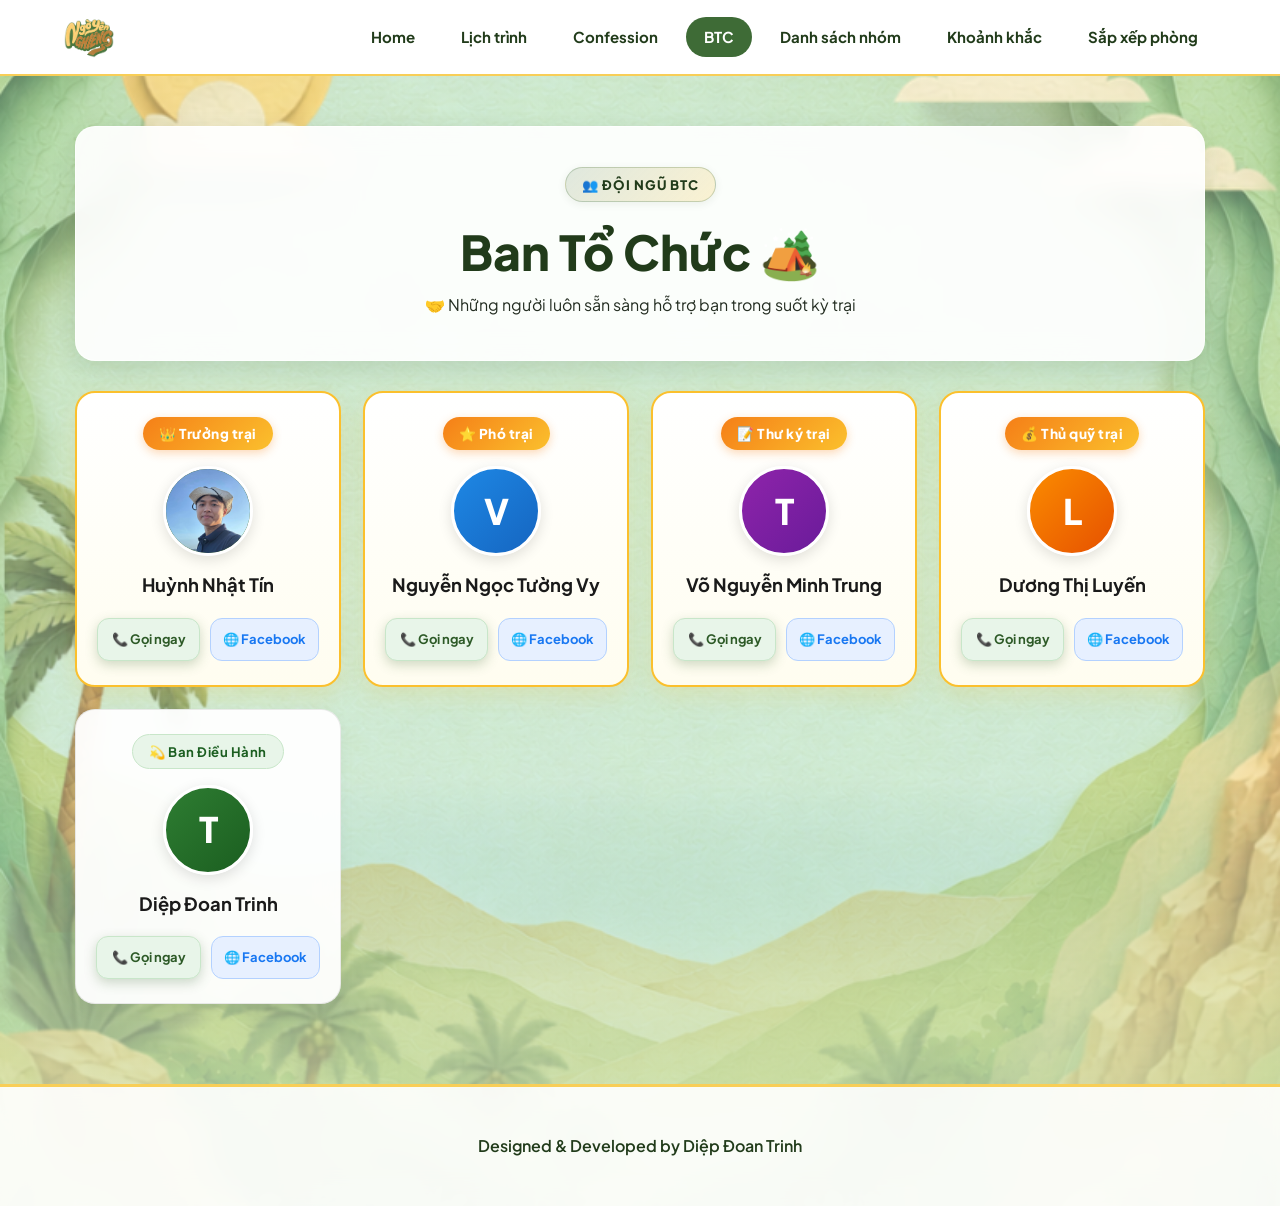
==== commit 7e94b09a: "Add room link to navigation in btc.html Added a link to the room page in the navigation." ====
--- a/pages/btc.html
+++ b/pages/btc.html
@@ -188,6 +188,7 @@
                 <a href="btc.html" class="active">BTC</a>
                 <a href="groups.html">Danh sách nhóm</a>
                 <a href="gallery.html">Khoảnh khắc</a>
+                <a href="room.html">Sắp xếp phòng</a>
             </div>
         </nav>
     </header>
--- a/style.css
+++ b/style.css
@@ -66,8 +66,8 @@
 }
 
 /* ==========================================================================
-      2. TYPOGRAPHY & SHARED UTILITIES
-      ========================================================================== */
+         2. TYPOGRAPHY & SHARED UTILITIES
+         ========================================================================== */
 h1,
 h2,
 h3,
@@ -136,8 +136,8 @@
 }
 
 /* ==========================================================================
-      3. BUTTONS & INPUTS
-      ========================================================================== */
+         3. BUTTONS & INPUTS
+         ========================================================================== */
 button,
 .call-btn,
 .facebook-btn,
@@ -230,8 +230,8 @@
 }
 
 /* ==========================================================================
-      4. HEADER & NAV
-      ========================================================================== */
+         4. HEADER & NAV
+         ========================================================================== */
 header {
     position: sticky;
     top: 0;
@@ -308,8 +308,8 @@
 }
 
 /* ==========================================================================
-      5. HERO & BIBLE QUOTE
-      ========================================================================== */
+         5. HERO & BIBLE QUOTE
+         ========================================================================== */
 .hero {
     position: relative;
     margin: 30px;
@@ -511,13 +511,15 @@
 }
 
 /* ==========================================================================
-      6. CARDS & FEATURES
-      ========================================================================== */
+         6. CARDS & FEATURES
+         ========================================================================== */
 .card-container {
     display: grid;
-    grid-template-columns: repeat(auto-fit, minmax(260px, 1fr));
+    /* Mặc định trên Desktop: Chia 3 cột bằng nhau (3 ô hàng 1, 3 ô hàng 2) */
+    grid-template-columns: repeat(3, 1fr);
     gap: 22px;
-    margin: 30px 15px;
+    /* Khoảng cách đồng đều giữa các card */
+    margin-top: 25px;
 }
 
 .members,
@@ -564,6 +566,8 @@
     display: flex;
     flex-direction: column;
     justify-content: space-between;
+    height: 100%;
+    box-sizing: border-box;
     transition: var(--transition-smooth);
     overflow: hidden;
 }
@@ -650,6 +654,11 @@
     color: #1565c0;
 }
 
+.tag-purple {
+    background: #f3e5f5;
+    color: #7b1fa2;
+}
+
 .card h2 {
     font-size: 34px;
     line-height: 1;
@@ -700,14 +709,15 @@
 .section-badge {
     display: inline-block;
     padding: 6px 16px;
-    background: rgba(62, 107, 54, 0.12);
-    color: var(--color-green-main);
+    background: var(--color-green-dark);
+    color: var(--color-yellow-main);
     border-radius: 20px;
     font-size: 0.8rem;
     font-weight: 800;
     letter-spacing: 1px;
     margin-bottom: 10px;
     text-transform: uppercase;
+    box-shadow: 0 4px 12px rgba(33, 59, 26, 0.2);
 }
 
 .section-header h2 {
@@ -718,8 +728,8 @@
 }
 
 /* ==========================================================================
-      7. BAN THÀNH TRẠI (BTC) & GROUPS
-      ========================================================================== */
+         7. BAN THÀNH TRẠI (BTC) & GROUPS
+         ========================================================================== */
 .btc-grid {
     display: grid;
     grid-template-columns: repeat(auto-fit, minmax(280px, 1fr));
@@ -934,8 +944,8 @@
 }
 
 /* ==========================================================================
-      8. SCHEDULE TABLE
-      ========================================================================== */
+         8. SCHEDULE TABLE
+         ========================================================================== */
 .schedule table {
     margin-bottom: 40px;
     background: #ffffff;
@@ -1009,21 +1019,22 @@
 }
 
 /* ==========================================================================
-      9. COUNTDOWN BLOCK AT BOTTOM (Nằm ở cuối trang, không trôi sticky)
-      ========================================================================== */
+         9. COUNTDOWN BLOCK AT BOTTOM (Nằm ở cuối trang, không trôi sticky)
+         ========================================================================== */
 .countdown {
     padding: 40px;
     text-align: center;
 }
 
 /* ==========================================================================
-   9. STICKY COUNTDOWN (Cố định ở góc dưới giữa màn hình)
-   ========================================================================== */
-   .sticky-countdown {
+      9. STICKY COUNTDOWN (Cố định ở góc dưới giữa màn hình)
+      ========================================================================== */
+.sticky-countdown {
     position: fixed;
     bottom: 20px;
     left: 50%;
-    transform: translateX(-50%); /* Căn đều ra đúng chính giữa */
+    transform: translateX(-50%);
+    /* Căn đều ra đúng chính giữa */
     z-index: 999;
     width: calc(100% - 32px);
     max-width: 420px;
@@ -1039,7 +1050,6 @@
     transition: all 0.3s ease;
 }
 
-
 .btc-badge {
     display: inline-flex;
     align-items: center;
@@ -1185,8 +1195,8 @@
 }
 
 /* ==========================================================================
-      10. GALLERY & POSTS FEED
-      ========================================================================== */
+         10. GALLERY & POSTS FEED
+         ========================================================================== */
 .gallery-hero-v2 {
     text-align: center;
     padding: 30px 15px 20px;
@@ -1547,8 +1557,8 @@
 }
 
 /* ==========================================================================
-      11. FILTERING, TAGS & SEARCH BOX
-      ========================================================================== */
+         11. FILTERING, TAGS & SEARCH BOX
+         ========================================================================== */
 
 .filter-tags,
 .filter-hashtags {
@@ -1612,8 +1622,8 @@
 }
 
 /* ==========================================================================
-      12. CONFESSION & ANIMATIONS
-      ========================================================================== */
+         12. CONFESSION & ANIMATIONS
+         ========================================================================== */
 .cfs-layout {
     display: grid;
     grid-template-columns: 1.2fr 0.8fr;
@@ -1715,8 +1725,8 @@
 }
 
 /* ==========================================================================
-      13. FOOTER
-      ========================================================================== */
+         13. FOOTER
+         ========================================================================== */
 footer {
     margin-top: 30px;
     padding: 40px 20px;
@@ -1733,11 +1743,17 @@
 }
 
 /* ==========================================================================
-      14. RESPONSIVE MEDIA QUERIES
-      ========================================================================== */
+         14. RESPONSIVE MEDIA QUERIES
+         ========================================================================== */
 @media (max-width: 1024px) {
     .posts-grid {
         column-count: 2;
+    }
+
+    /* Tablet: Dàn thành 2 cột x 3 hàng đều đặn */
+    .card-container {
+        grid-template-columns: repeat(2, 1fr);
+        gap: 18px;
     }
 }
 
@@ -1827,6 +1843,15 @@
     }
 }
 
+@media (max-width: 600px) {
+
+    /* Mobile: Dàn thành 1 cột dọc duy nhất */
+    .card-container {
+        grid-template-columns: 1fr;
+        gap: 16px;
+    }
+}
+
 @media (max-width: 768px) {
     .sticky-countdown {
         bottom: 15px;
@@ -1837,8 +1862,8 @@
 }
 
 /* ==========================================================================
-   15. TOAST NOTIFICATION
-   ========================================================================== */
+      15. TOAST NOTIFICATION
+      ========================================================================== */
 .toast-msg {
     position: fixed;
     bottom: 30px;
@@ -1865,16 +1890,17 @@
 }
 
 /* ==========================================================================
-   USER IDENTIFICATION MODAL
-   ========================================================================== */
-   .user-modal-overlay {
+      USER IDENTIFICATION MODAL
+      ========================================================================== */
+.user-modal-overlay {
     position: fixed;
     inset: 0;
     background: rgba(15, 23, 42, 0.85);
     backdrop-filter: blur(10px);
     -webkit-backdrop-filter: blur(10px);
     z-index: 99999;
-    display: none; /* Mặc định ẩn, JS sẽ bật lên nếu chưa có thông tin */
+    display: none;
+    /* Mặc định ẩn, JS sẽ bật lên nếu chưa có thông tin */
     align-items: center;
     justify-content: center;
     padding: 20px;
@@ -1888,7 +1914,7 @@
     width: 100%;
     text-align: center;
     border: 2px solid var(--color-yellow-main, #f8ce57);
-    box-shadow: 0 20px 40px rgba(0,0,0,0.3);
+    box-shadow: 0 20px 40px rgba(0, 0, 0, 0.3);
 }
 
 .user-icon {
@@ -1946,24 +1972,179 @@
 }
 
 /* ==========================================================================
-   16. DESKTOP GRID OPTIMIZATION
+   16. DESKTOP GRID OPTIMIZATION (DÀN ĐỀU 6 Ô CARD)
    ========================================================================== */
-   @media (min-width: 1024px) {
-    /* Chia 5 thẻ khám phá thành 2 hàng: Hàng trên 3 thẻ, Hàng dưới 2 thẻ */
+@media (min-width: 1024px) {
+
+    /* Màn hình máy tính: Chia thẳng 3 cột bằng nhau (3 ô hàng trên, 3 ô hàng dưới) */
     .card-container {
         display: grid;
-        grid-template-columns: repeat(6, 1fr);
-        gap: 22px;
-    }
-
-    .card-container .card:nth-child(1),
-    .card-container .card:nth-child(2),
-    .card-container .card:nth-child(3) {
-        grid-column: span 2;
-    }
-
-    .card-container .card:nth-child(4),
-    .card-container .card:nth-child(5) {
-        grid-column: span 3;
-    }
-}
+        grid-template-columns: repeat(3, 1fr) !important;
+        gap: 24px;
+    }
+
+    /* Reset lại tất cả các quy tắc chia span cũ */
+    .card-container .card {
+        grid-column: auto !important;
+    }
+}
+
+/* ==========================================================================
+   SKELETON LOADING STATE
+   ========================================================================== */
+.skeleton-grid {
+    column-count: 3;
+    column-gap: 20px;
+    width: 100%;
+}
+
+@media (max-width: 1024px) {
+    .skeleton-grid {
+        column-count: 2;
+    }
+}
+
+@media (max-width: 850px) {
+    .skeleton-grid {
+        column-count: 1;
+        max-width: 500px;
+        margin: 0 auto;
+    }
+}
+
+.skeleton-card {
+    background: #ffffff;
+    border-radius: 20px;
+    padding: 16px;
+    margin-bottom: 20px;
+    break-inside: avoid;
+    border: 1px solid rgba(62, 107, 54, 0.12);
+    box-shadow: var(--shadow-paper);
+}
+
+.skeleton-header {
+    display: flex;
+    align-items: center;
+    gap: 12px;
+    margin-bottom: 14px;
+}
+
+.skeleton-avatar {
+    width: 40px;
+    height: 40px;
+    border-radius: 50%;
+    flex-shrink: 0;
+}
+
+.skeleton-info {
+    flex: 1;
+    display: flex;
+    flex-direction: column;
+    gap: 6px;
+}
+
+.skeleton-text-lg {
+    height: 16px;
+    width: 60%;
+    border-radius: 6px;
+}
+
+.skeleton-text-sm {
+    height: 12px;
+    width: 35%;
+    border-radius: 6px;
+}
+
+.skeleton-media {
+    width: 100%;
+    height: 200px;
+    border-radius: 14px;
+    margin-bottom: 12px;
+}
+
+.skeleton-caption {
+    height: 14px;
+    width: 85%;
+    border-radius: 6px;
+}
+
+.shimmer {
+    background: linear-gradient(90deg, #f0f4ee 25%, #dce6d8 50%, #f0f4ee 75%);
+    background-size: 200% 100%;
+    animation: shimmer 1.5s infinite linear;
+}
+
+@keyframes shimmer {
+    0% {
+        background-position: -200% 0;
+    }
+
+    100% {
+        background-position: 200% 0;
+    }
+}
+
+/* ==========================================================================
+   CUSTOM SPINNER LOADING
+   ========================================================================== */
+.loading-state {
+    grid-column: 1 / -1;
+    display: flex;
+    flex-direction: column;
+    align-items: center;
+    justify-content: center;
+    padding: 50px 24px;
+    margin: 30px auto;
+    max-width: 420px;
+    background: rgba(255, 255, 255, 0.95);
+    backdrop-filter: blur(12px);
+    border-radius: 24px;
+    border: 2px dashed var(--color-green-main);
+    box-shadow: var(--shadow-paper);
+    text-align: center;
+}
+
+.spinner {
+    width: 48px;
+    height: 48px;
+    border: 4px solid rgba(62, 107, 54, 0.15);
+    border-top: 4px solid var(--color-green-main);
+    border-right: 4px solid var(--color-yellow-main);
+    border-radius: 50%;
+    animation: spin 0.9s linear infinite;
+    margin-bottom: 16px;
+}
+
+@keyframes spin {
+    0% {
+        transform: rotate(0deg);
+    }
+
+    100% {
+        transform: rotate(360deg);
+    }
+}
+
+.loading-state p {
+    font-size: 0.95rem;
+    font-weight: 700;
+    color: var(--color-green-dark);
+    margin: 0;
+    animation: pulseLoading 1.5s ease-in-out infinite alternate;
+}
+
+@keyframes pulseLoading {
+    from {
+        opacity: 0.6;
+    }
+
+    to {
+        opacity: 1;
+    }
+}
+
+#loading {
+    column-span: all;
+    width: 100%;
+}
+
